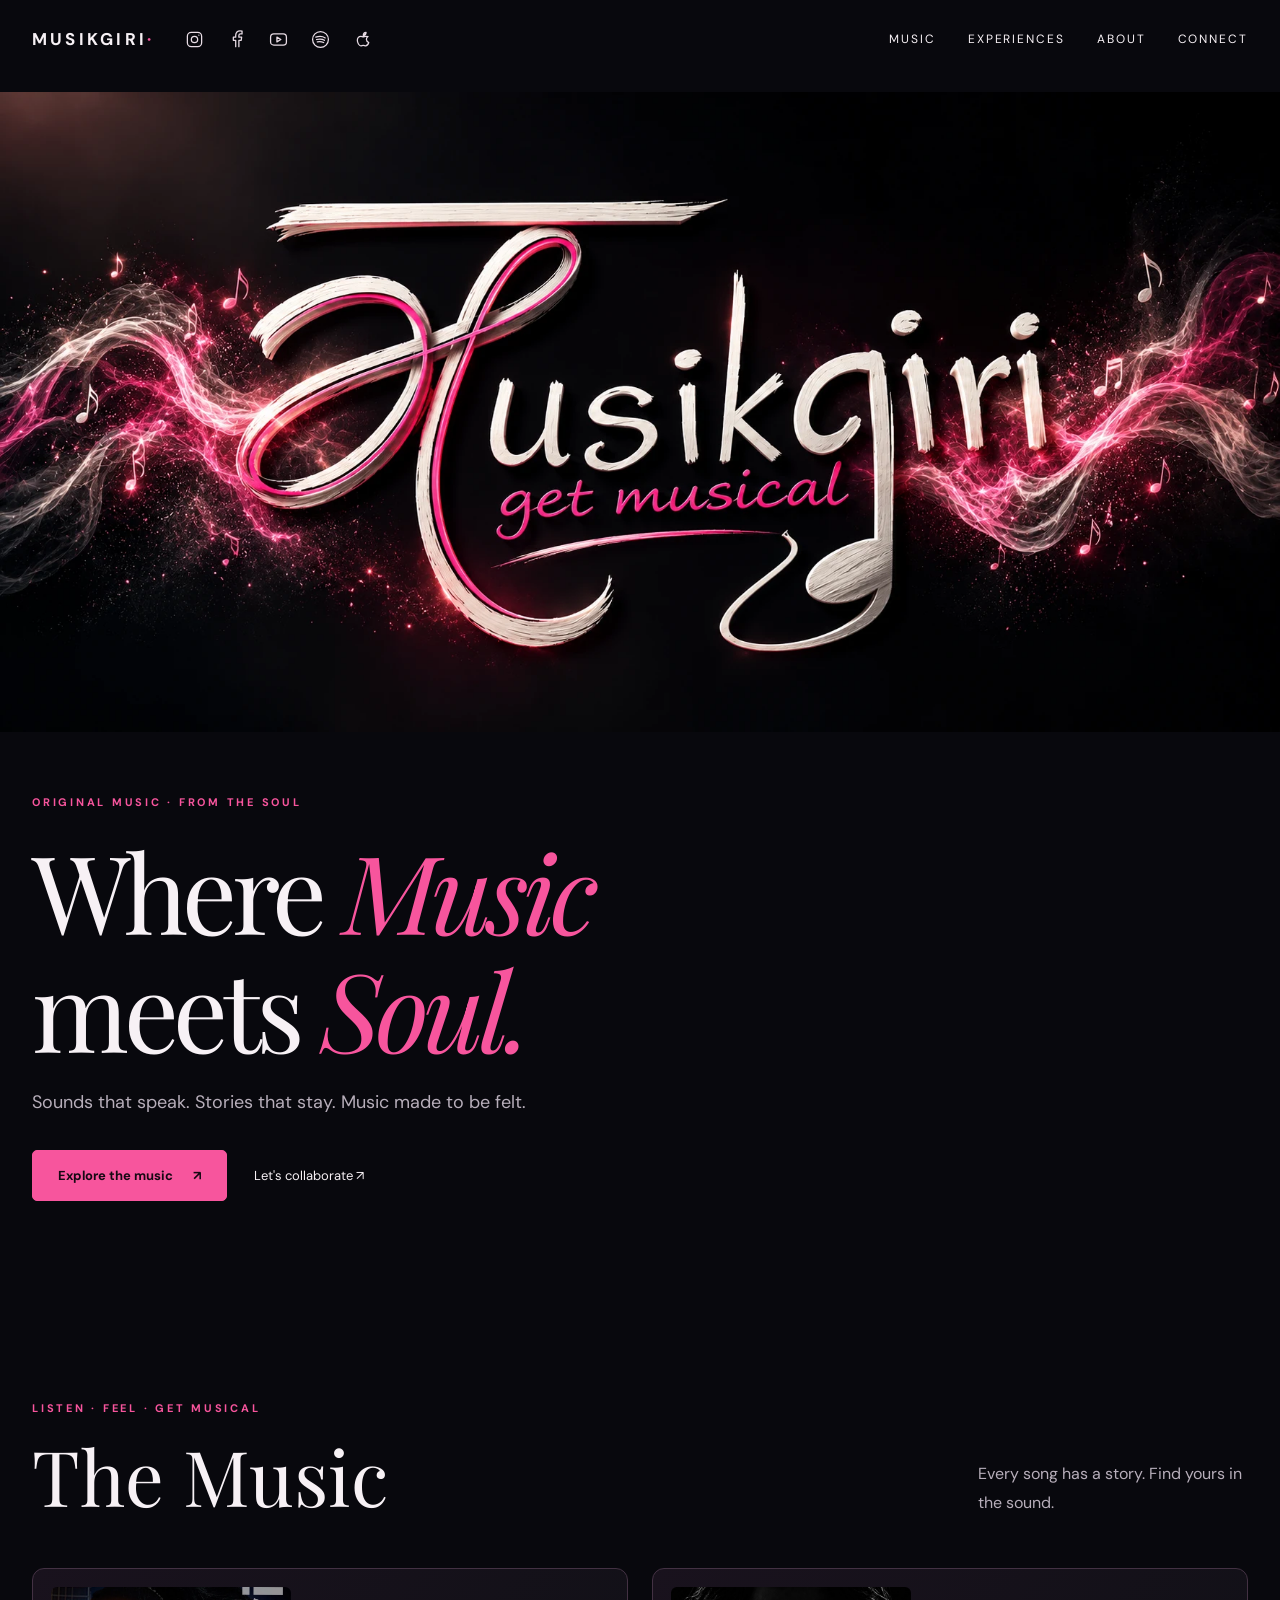
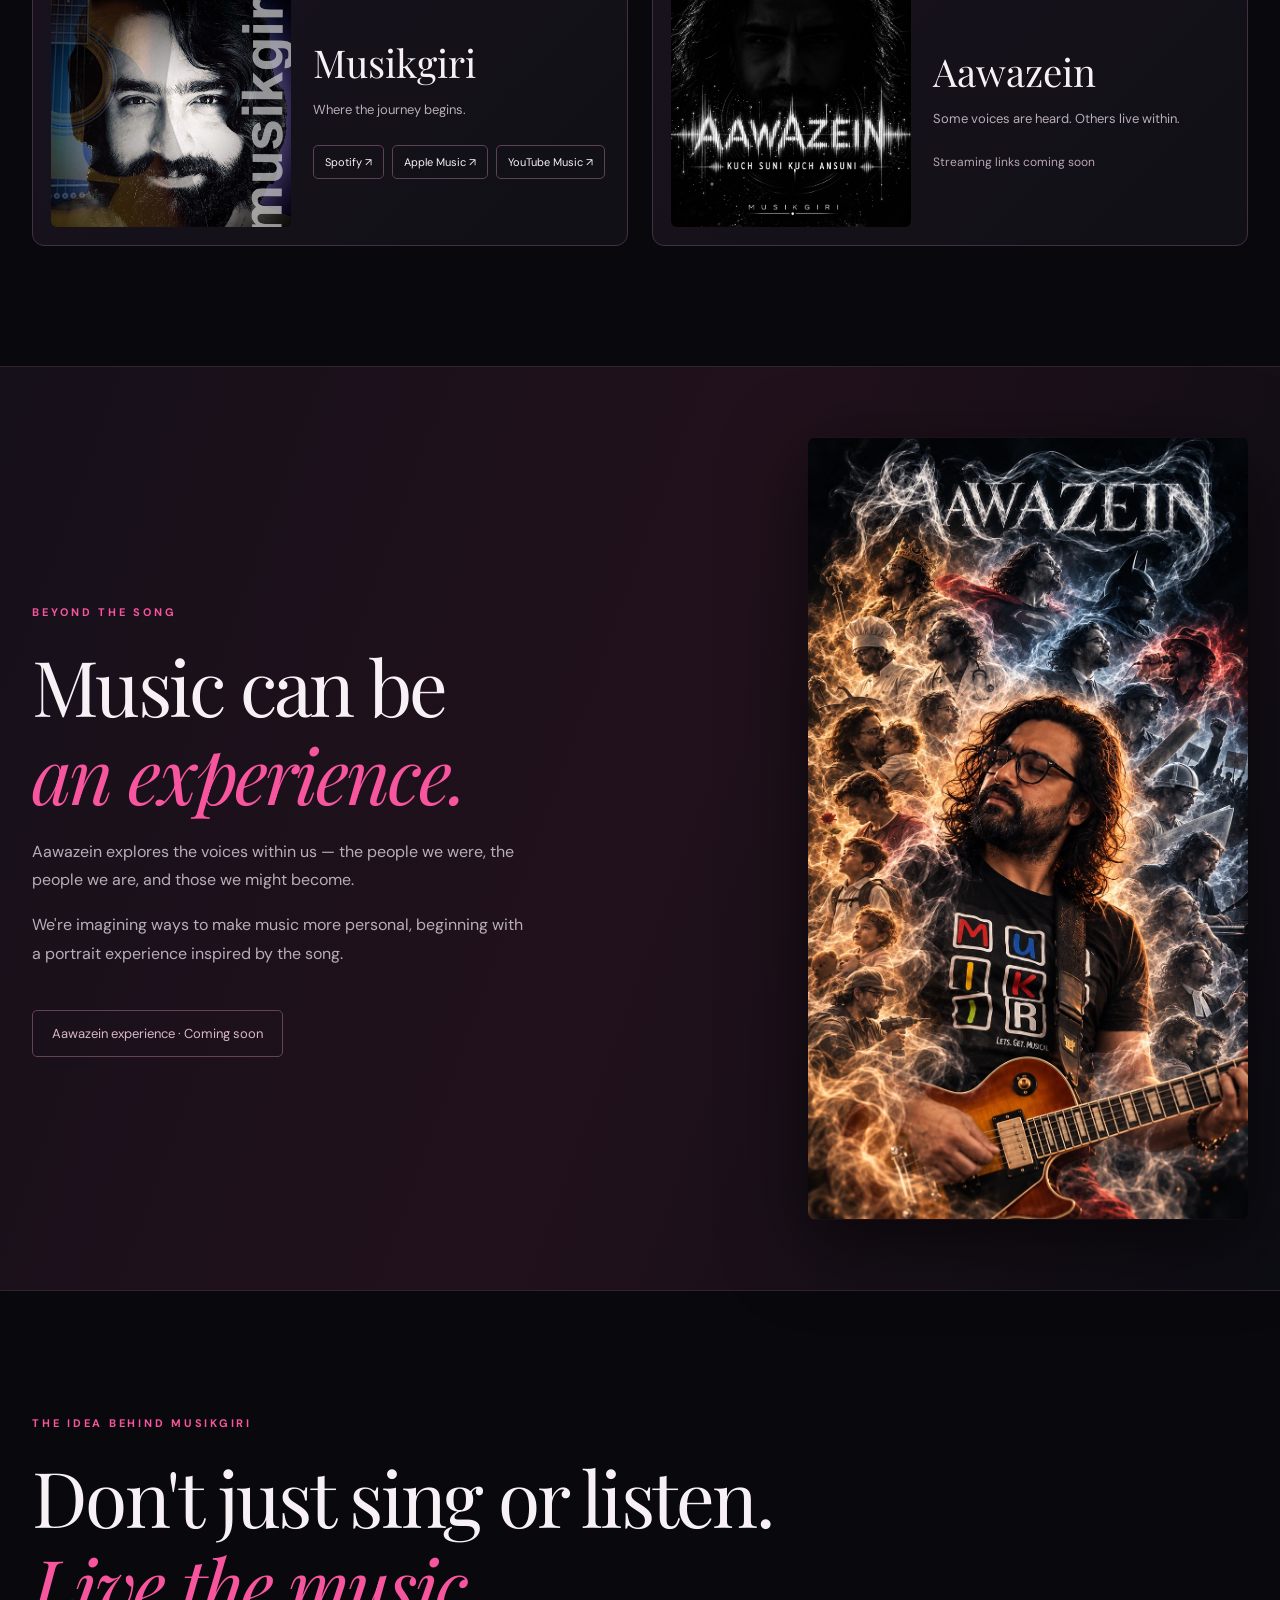
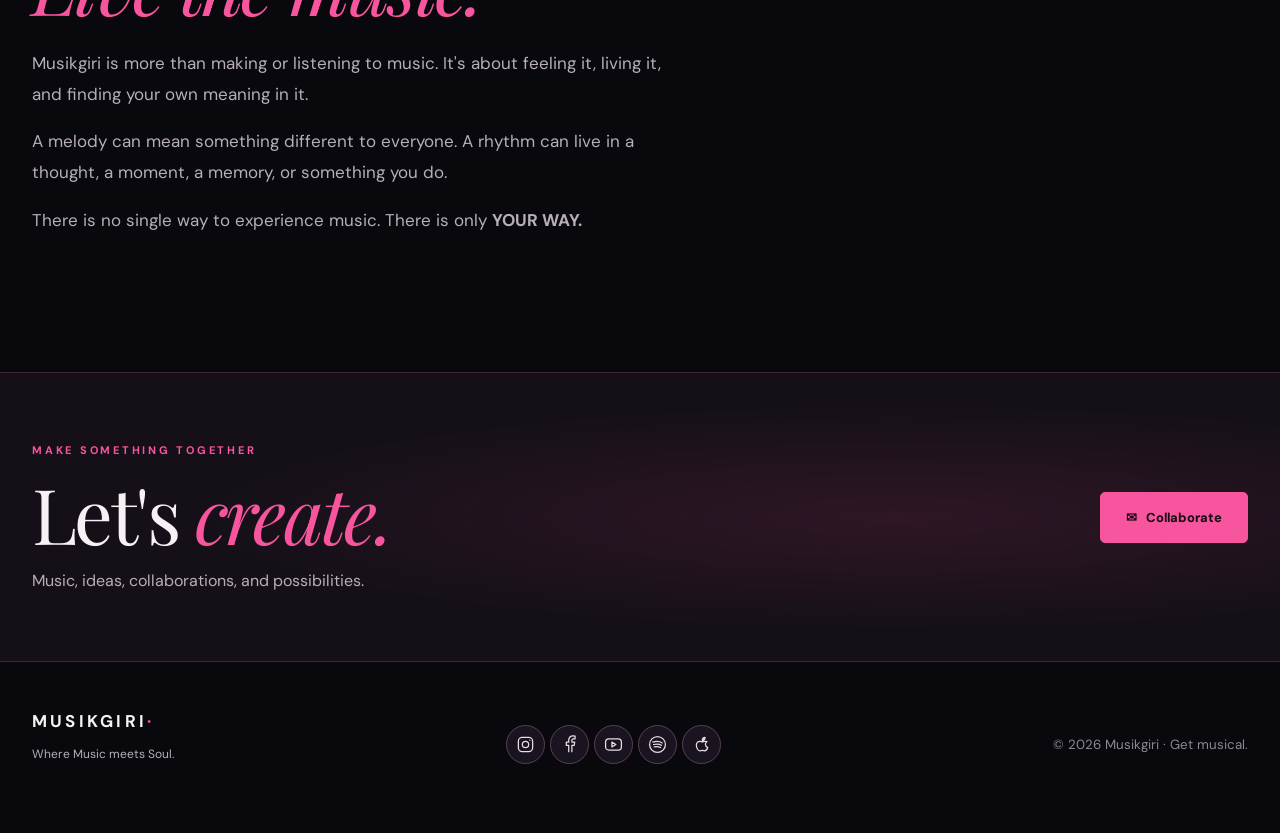
==== index.html @ 88c8bf92 "Initial Push" ====
<!doctype html>
<html lang="en"><head><meta charset="utf-8"><meta name="viewport" content="width=device-width,initial-scale=1"><meta name="theme-color" content="#08080d">
<title>Musikgiri — Where Music Meets Soul</title><meta name="description" content="Musikgiri — original music from the soul. Listen, feel and create.">
<link rel="preconnect" href="https://fonts.googleapis.com"><link rel="preconnect" href="https://fonts.gstatic.com" crossorigin>
<link href="https://fonts.googleapis.com/css2?family=DM+Sans:wght@400;500;600;700&family=Playfair+Display:ital,wght@0,400;0,500;1,400;1,500&display=swap" rel="stylesheet">
<link rel="stylesheet" href="style.css"></head>
<body><header class="nav"><a href="#home" class="wordmark">MUSIKGIRI<span>·</span></a><div id="header-socials" class="header-socials" aria-label="Follow and listen to Musikgiri"></div><button id="menu-toggle" class="menu-toggle" aria-label="Toggle navigation" aria-expanded="false">☰</button><nav id="nav-links" class="nav-links"><a href="#music">Music</a><a href="#experiences">Experiences</a><a href="#about">About</a><a href="#connect">Connect</a></nav></header>
<main>
<section class="hero" id="home" aria-label="Musikgiri brand logo"><img class="hero-logo" src="assets/musikgiri-logo.webp" alt="Musikgiri — get musical, with glowing pink musical waves"></section>
<section class="intro container"><span class="eyebrow">Original music · From the soul</span><h1>Where <em>Music</em><br>meets <em>Soul.</em></h1><p>Sounds that speak. Stories that stay. Music made to be felt.</p><div class="intro-actions"><a href="#music" class="button">Explore the music <span>↗</span></a><a href="#connect" class="text-link">Let's collaborate ↗</a></div></section>
<section id="music" class="section container"><div class="section-head"><div><span class="eyebrow">Listen · Feel · Get musical</span><h2>The Music</h2></div><p>Every song has a story. Find yours in the sound.</p></div><div id="release-grid" class="release-grid"></div></section>
<section class="experience-wrap" id="experiences"><div class="container experience"><div class="experience-copy"><span class="eyebrow">Beyond the song</span><h2>Music can be<br><em>an experience.</em></h2><p>Aawazein explores the voices within us — the people we were, the people we are, and those we might become.</p><p>We're imagining ways to make music more personal, beginning with a portrait experience inspired by the song.</p><span id="experience-action" class="coming">Aawazein experience · Coming soon</span></div><div class="experience-art"><img src="assets/aawazein-experience-poster.webp" alt="Full vertical Aawazein poster with the guitarist and smoky versions of himself" loading="lazy" width="941" height="1671"></div></div></section>
<section id="about" class="section container about"><span class="eyebrow">The idea behind Musikgiri</span><h2>Don't just sing or listen.<br><em>Live the music.</em></h2><p>Musikgiri is more than making or listening to music. It's about feeling it, living it, and finding your own meaning in it.</p><p>A melody can mean something different to everyone. A rhythm can live in a thought, a moment, a memory, or something you do.</p><p>There is no single way to experience music. There is only <strong>YOUR WAY.</strong></p></section>
<section id="connect" class="connect"><div class="container connect-inner"><div><span class="eyebrow">Make something together</span><h2>Let's <em>create.</em></h2><p>Music, ideas, collaborations, and possibilities.</p></div><a class="button" href="mailto:mymusikgiri@gmail.com?subject=Collaborate%20with%20Musikgiri">✉ &nbsp; Collaborate</a></div></section>
</main><footer class="container footer"><div><strong>MUSIKGIRI<span>·</span></strong><p>Where Music meets Soul.</p></div><div id="social-links" class="social-links"></div><small>© <span id="year"></span> Musikgiri · Get musical.</small></footer>
<script src="config.js"></script><script src="site.js"></script></body></html>
---- style.css ----
:root{--bg:#08080d;--panel:#15121c;--pink:#f7559d;--white:#f7f1f5;--muted:#b7aeba}*{box-sizing:border-box}html{scroll-behavior:smooth}body{margin:0;background:var(--bg);color:var(--white);font-family:"DM Sans",sans-serif}a{color:inherit;text-decoration:none}button{font:inherit}.container{width:min(1220px,calc(100% - 64px));margin:auto}.nav{height:78px;position:absolute;top:0;left:0;right:0;z-index:10;display:flex;align-items:center;justify-content:space-between;padding:0 max(32px,calc((100vw - 1220px)/2));background:linear-gradient(#08080dd9,#08080d00)}.wordmark,.footer strong{font-size:17px;letter-spacing:.19em;font-weight:700}.wordmark span,.footer strong span{color:var(--pink)}.nav-links{display:flex;gap:32px;font-size:12px;letter-spacing:.16em;text-transform:uppercase}.nav-links a:hover,.text-link:hover{color:var(--pink)}.menu-toggle{display:none;color:#fff;background:none;border:0;font-size:24px;cursor:pointer}.hero{height:clamp(380px,49vw,660px);min-height:380px;position:relative;background:#050508;overflow:hidden}.hero-logo{position:absolute;inset:0;background-image:linear-gradient(to bottom,#08080d10 60%,#08080d 99%),url("assets/musikgiri-logo.webp");background-repeat:no-repeat;background-position:center,center;background-size:cover,min(100%,1450px) auto}.intro{padding:32px 0 110px;position:relative}.eyebrow{font-size:11px;font-weight:700;letter-spacing:.25em;text-transform:uppercase;color:var(--pink)}h1,h2,h3{font-family:"Playfair Display",Georgia,serif;font-weight:400}h1{font-size:clamp(54px,8.5vw,122px);line-height:1.08;letter-spacing:-.05em;margin:20px 0}em{color:var(--pink);font-weight:400}p{line-height:1.8;color:var(--muted)}.intro>p{font-size:18px;max-width:530px}.intro-actions{display:flex;gap:27px;align-items:center;margin-top:32px}.button{background:var(--pink);border:1px solid var(--pink);border-radius:5px;color:#160913;font-size:13px;font-weight:700;padding:16px 25px;display:inline-flex;gap:20px;align-items:center;justify-content:center;transition:transform .2s}.button:hover{transform:translateY(-2px)}.text-link{font-size:13px}.section{padding:85px 0 120px}.section-head{display:flex;justify-content:space-between;align-items:end;gap:20px;margin-bottom:35px}.section-head h2{font-size:clamp(48px,6vw,84px);margin:7px 0}.section-head p{max-width:270px}.release-grid{display:grid;grid-template-columns:repeat(2,minmax(0,1fr));gap:24px}.release{border:1px solid #433143;border-radius:12px;background:linear-gradient(135deg,#19121d,#101016);padding:18px;display:grid;grid-template-columns:43% 1fr;gap:22px;align-items:center}.release img{width:100%;aspect-ratio:1;object-fit:cover;border-radius:6px}.release h3{font-size:clamp(27px,3vw,45px);margin:0 0 10px}.release p{font-size:13px;margin:0 0 23px}.platforms{display:flex;flex-wrap:wrap;gap:8px}.platforms a{font-size:11px;border:1px solid #5e4058;border-radius:5px;padding:9px 11px;transition:background .2s}.platforms a:hover{background:#50203d}.unavailable{font-size:12px;color:#b9a5b5}.experience-wrap{background:linear-gradient(110deg,#16101a,#21111c 50%,#0d0d14);border-top:1px solid #322331;border-bottom:1px solid #322331}.experience{display:grid;grid-template-columns:1fr 45%;gap:60px;align-items:center;padding-top:70px;padding-bottom:70px}.experience h2,.about h2,.connect h2{font-size:clamp(46px,6vw,80px);line-height:1.15;letter-spacing:-.035em;margin:20px 0}.experience p{max-width:500px}.experience-art img{display:block;width:100%;height:500px;object-fit:cover;object-position:center 30%;border-radius:10px;filter:saturate(.8)}.coming{display:inline-block;margin-top:25px;border:1px solid #664259;border-radius:5px;padding:14px 19px;color:#d8b7c9;font-size:13px}.about{padding-top:120px;padding-bottom:120px}.about p{max-width:650px;font-size:17px}.connect{background:radial-gradient(ellipse at 70% 50%,#55203966,transparent 55%),#151018;border-top:1px solid #3c2637;border-bottom:1px solid #3c2637}.connect-inner{padding-top:65px;padding-bottom:65px;display:flex;align-items:center;justify-content:space-between;gap:20px}.connect h2{margin:10px 0}.connect p{margin:0}.footer{display:flex;justify-content:space-between;align-items:center;gap:25px;padding-top:48px;padding-bottom:55px;flex-wrap:wrap}.footer p{font-size:12px}.footer small{color:#8e8792}.social-links{display:flex;gap:12px;flex-wrap:wrap}.social-links a{font-size:12px;border:1px solid #584251;padding:10px 14px;border-radius:5px}.social-links a:hover{border-color:var(--pink)}@media(max-width:850px){.release-grid{grid-template-columns:1fr}.experience{grid-template-columns:1fr}.experience-art img{height:420px}.intro{padding-bottom:70px}.section{padding:65px 0 85px}}@media(max-width:620px){.container{width:calc(100% - 36px)}.nav{height:64px;padding:0 18px}.menu-toggle{display:block}.nav-links{display:none;position:absolute;top:64px;left:0;right:0;background:#141019;padding:25px 20px;flex-direction:column;gap:24px;border-bottom:1px solid #483447}.nav-links.open{display:flex}.hero{height:360px;min-height:360px}.hero-logo{background-size:cover,185% auto;background-position:center,center 49%}.intro{padding-top:30px}.intro h1{font-size:clamp(50px,13vw,76px)}.intro-actions{align-items:flex-start;flex-direction:column;gap:20px}.section-head{display:block}.release{grid-template-columns:38% 1fr;gap:15px;padding:12px}.release h3{font-size:30px}.platforms a{padding:8px;font-size:10px}.experience{gap:25px}.experience-art img{height:380px}.connect-inner{flex-direction:column;align-items:flex-start}.footer{align-items:flex-start;flex-direction:column}}@media(prefers-reduced-motion:reduce){html{scroll-behavior:auto}.button{transition:none}}
/* V3: logo has its own clean, uncluttered stage. No image cropping. */
.hero{height:auto;min-height:0;padding:92px 0 22px;background:#08080d;display:flex;justify-content:center;align-items:center;overflow:visible}
.hero-logo{position:static;display:block;width:min(100%,1500px);height:auto;object-fit:contain;background:none}
.intro{padding-top:36px}
.experience{grid-template-columns:minmax(0,1fr) minmax(0,440px);align-items:center}
.experience-art{display:flex;align-items:center;justify-content:center}
.experience-art img{display:block;width:100%;max-width:440px;height:auto;aspect-ratio:9/16;object-fit:contain;object-position:center;filter:none;border-radius:8px;box-shadow:0 22px 80px #0009}
@media(max-width:850px){.experience{grid-template-columns:1fr;gap:38px}.experience-art img{width:min(100%,440px);height:auto;max-height:none}}
@media(max-width:620px){.hero{padding:74px 0 8px;min-height:0;height:auto}.hero-logo{width:100%;height:auto;object-fit:contain}.intro{padding-top:24px}.experience-art img{width:min(100%,390px);height:auto;aspect-ratio:9/16;object-fit:contain}}

.artist-links{display:flex;gap:10px;flex-wrap:wrap;margin-top:34px}
.artist-links a,.social-links a{display:inline-flex;align-items:center;justify-content:center;gap:9px;padding:12px 15px;border:1px solid #564052;border-radius:999px;color:#e7d9e4;background:#1b1420;font-size:12px;transition:border-color .2s,background .2s,transform .2s}
.artist-links a:hover,.social-links a:hover{border-color:var(--pink);background:#341b2c;transform:translateY(-2px)}
.artist-links svg,.social-links svg{flex:none}
.social-links{display:flex;gap:9px;flex-wrap:wrap}
.social-links a{border-radius:999px;padding:10px 12px}
@media(max-width:620px){.artist-links{gap:8px;margin-top:27px}.artist-links a{font-size:11px;padding:10px 12px}.social-links a{font-size:11px}}
@media(prefers-reduced-motion:reduce){.artist-links a,.social-links a{transition:none}}

/* V5: platform logos in the top navigation, clean and unobtrusive. */
.nav{gap:22px}
.nav-links{margin-left:auto}
.header-socials{display:flex;align-items:center;gap:5px;flex-shrink:0}
.header-socials a,.social-links a{display:inline-flex;align-items:center;justify-content:center;width:37px;height:37px;min-width:37px;padding:0;border:1px solid transparent;border-radius:50%;color:#e8dce5;background:transparent;transition:background .2s,color .2s,border-color .2s,transform .2s}
.header-socials a:hover,.social-links a:hover{color:#fff;background:#47203b;border-color:#a84d7b;transform:translateY(-2px)}
.header-socials svg,.social-links svg{width:19px;height:19px}
.social-links{display:flex;align-items:center;gap:5px}
.social-links a{border:1px solid #594053;background:#1a1320;width:39px;height:39px}
@media(max-width:1080px){.nav{gap:10px}.nav-links{gap:15px}.header-socials{gap:1px}.header-socials a{width:33px;min-width:33px;height:33px}}
@media(max-width:780px){.nav{height:112px;align-items:flex-start;padding-top:19px;position:absolute}.wordmark{margin-top:4px}.menu-toggle{display:block;margin-left:auto;margin-top:0}.nav-links{display:none;position:absolute;top:112px;left:0;right:0;background:#141019;padding:25px 20px;flex-direction:column;gap:24px;border-bottom:1px solid #483447}.nav-links.open{display:flex}.header-socials{position:absolute;left:50%;transform:translateX(-50%);top:65px;gap:12px}.header-socials a{width:36px;height:36px;min-width:36px}.hero{padding-top:126px}}
@media(max-width:620px){.nav{height:112px;padding:16px 18px 0}.header-socials{top:61px;gap:12px}.hero{padding-top:124px}}
@media(max-width:360px){.header-socials{gap:7px}}
@media(prefers-reduced-motion:reduce){.header-socials a,.social-links a{transition:none}}
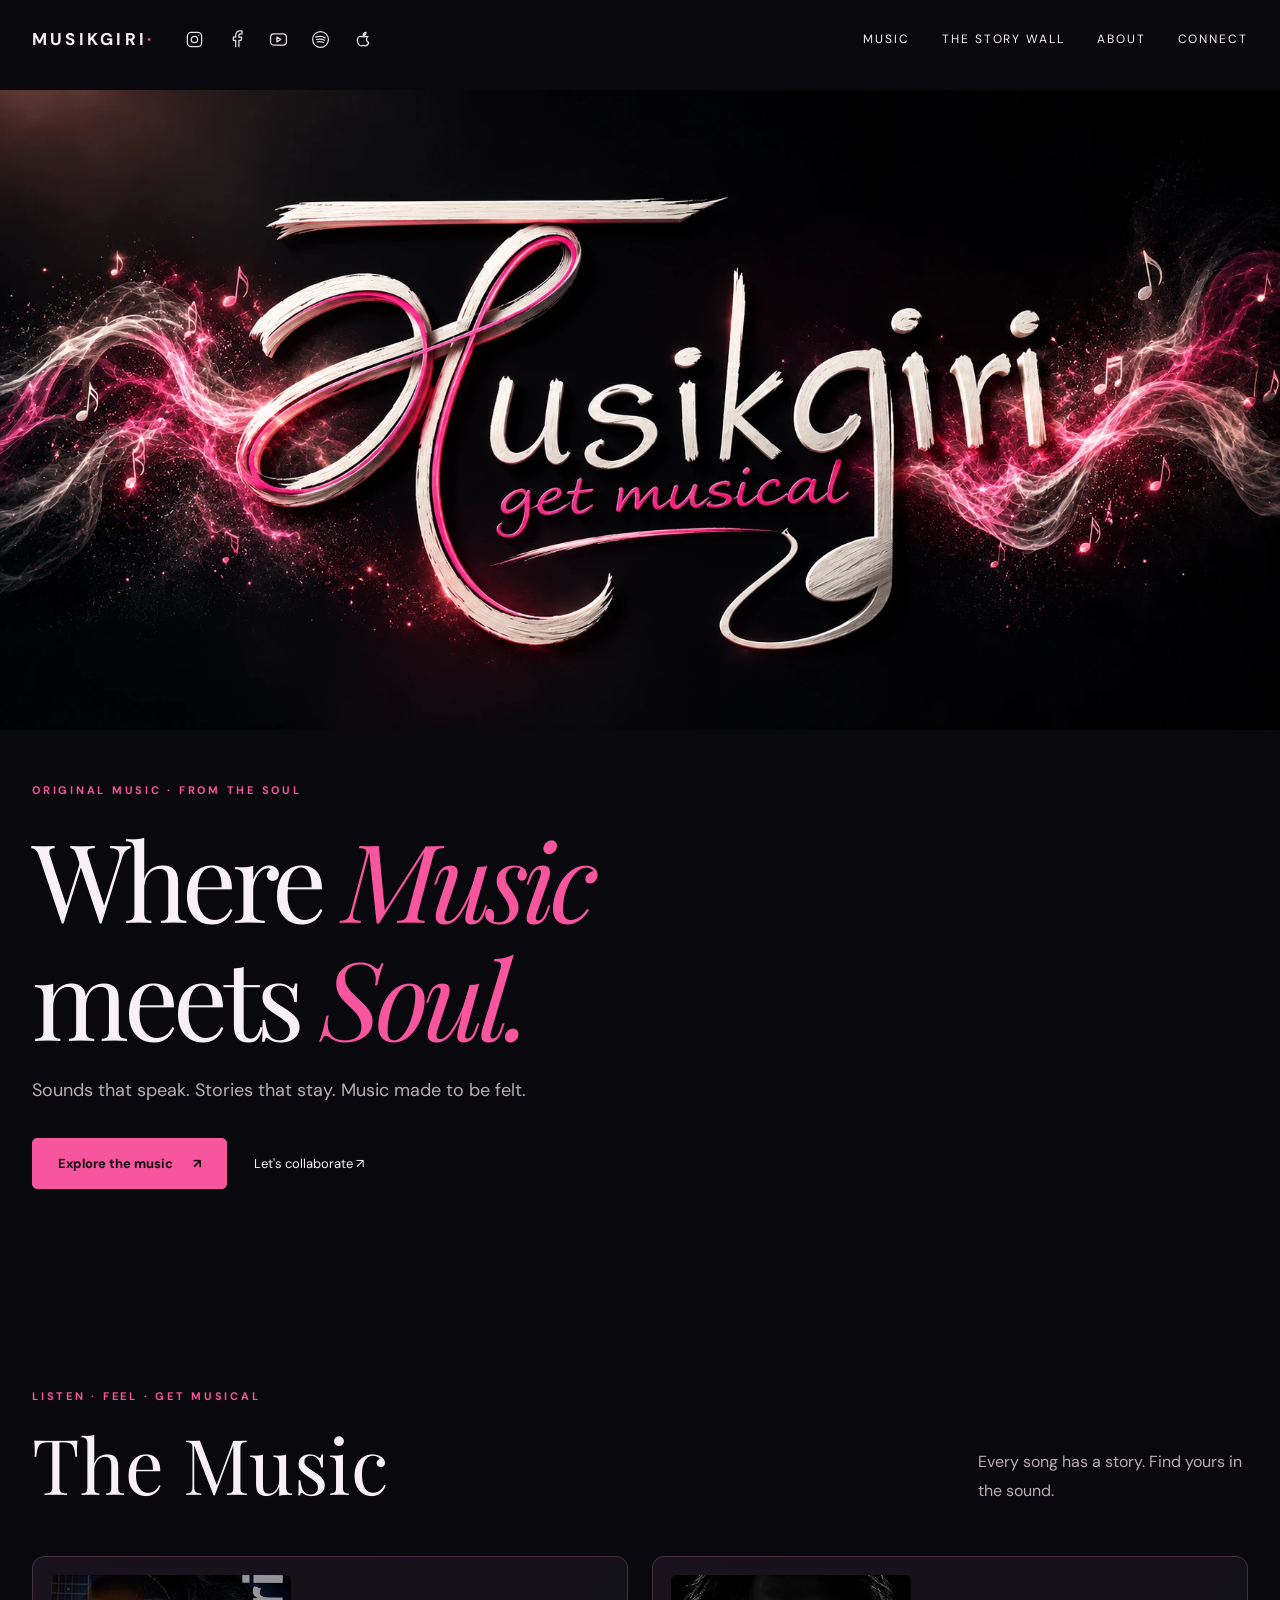
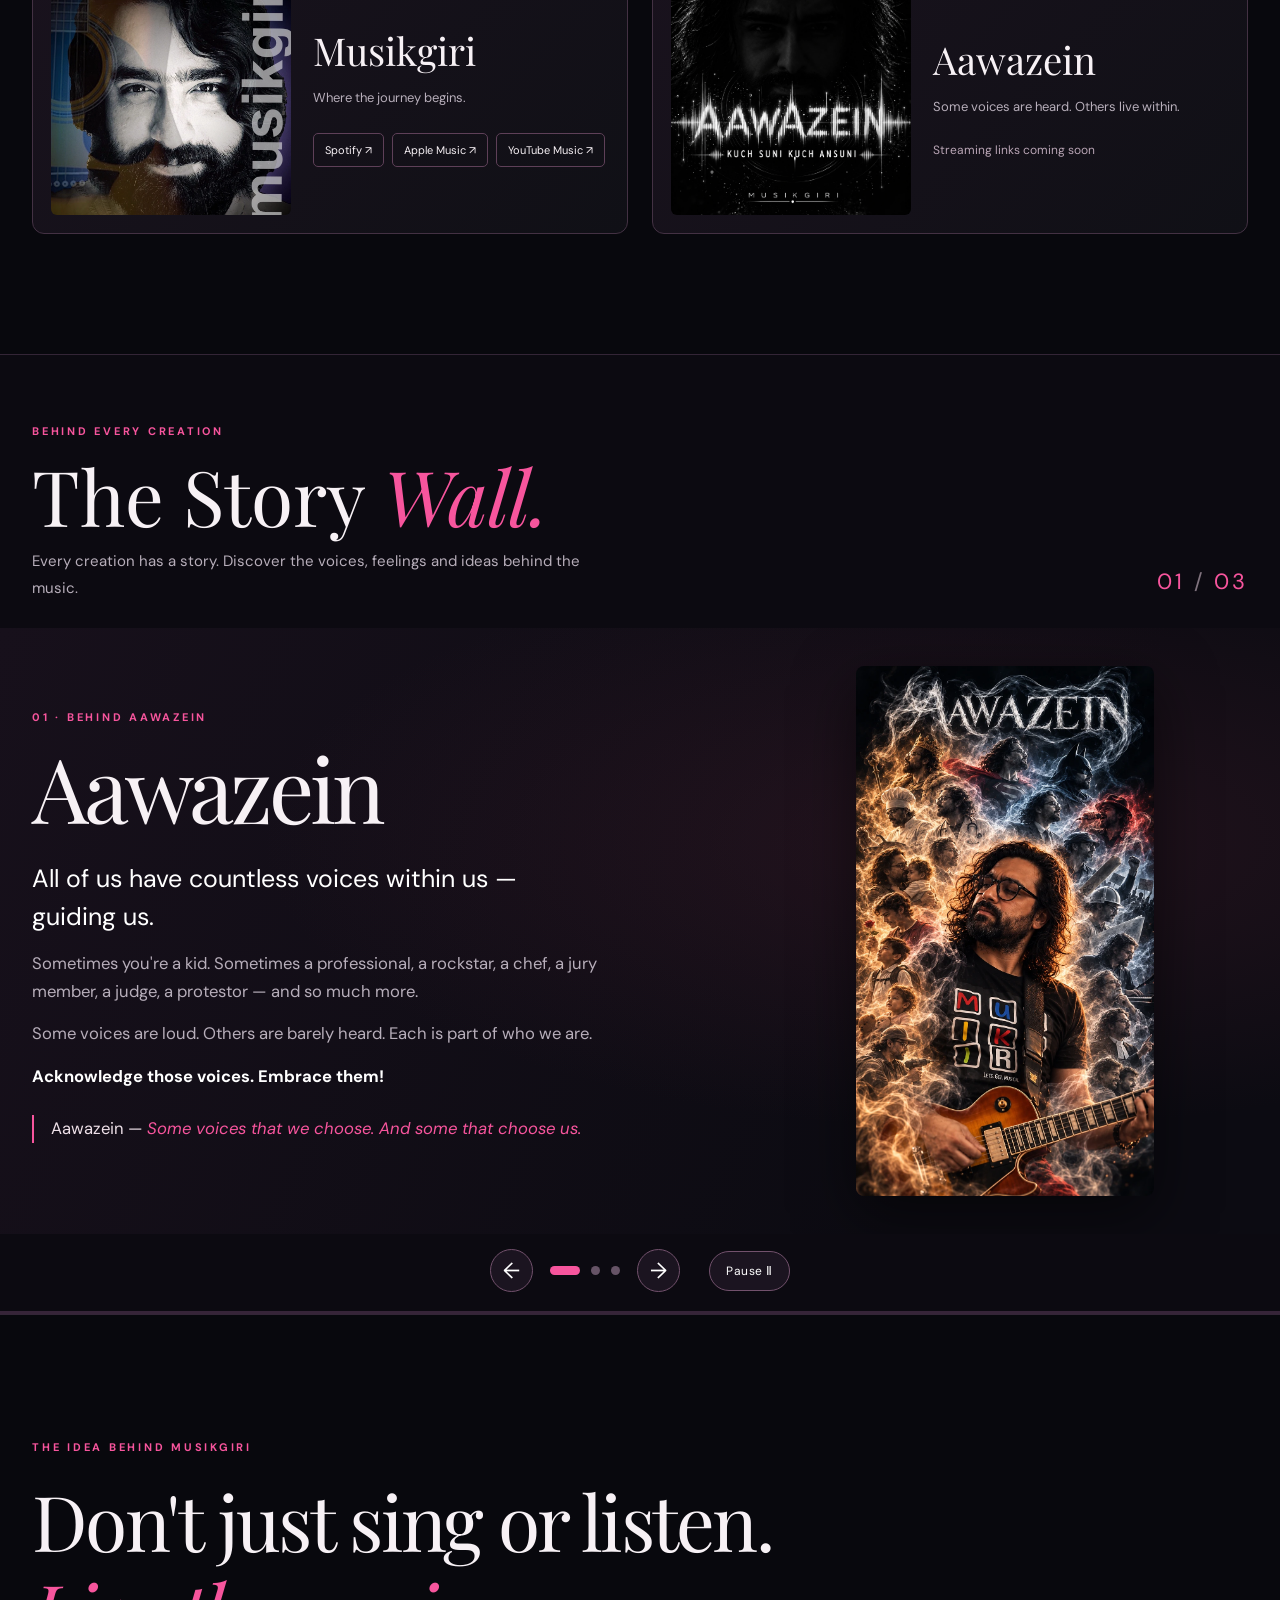
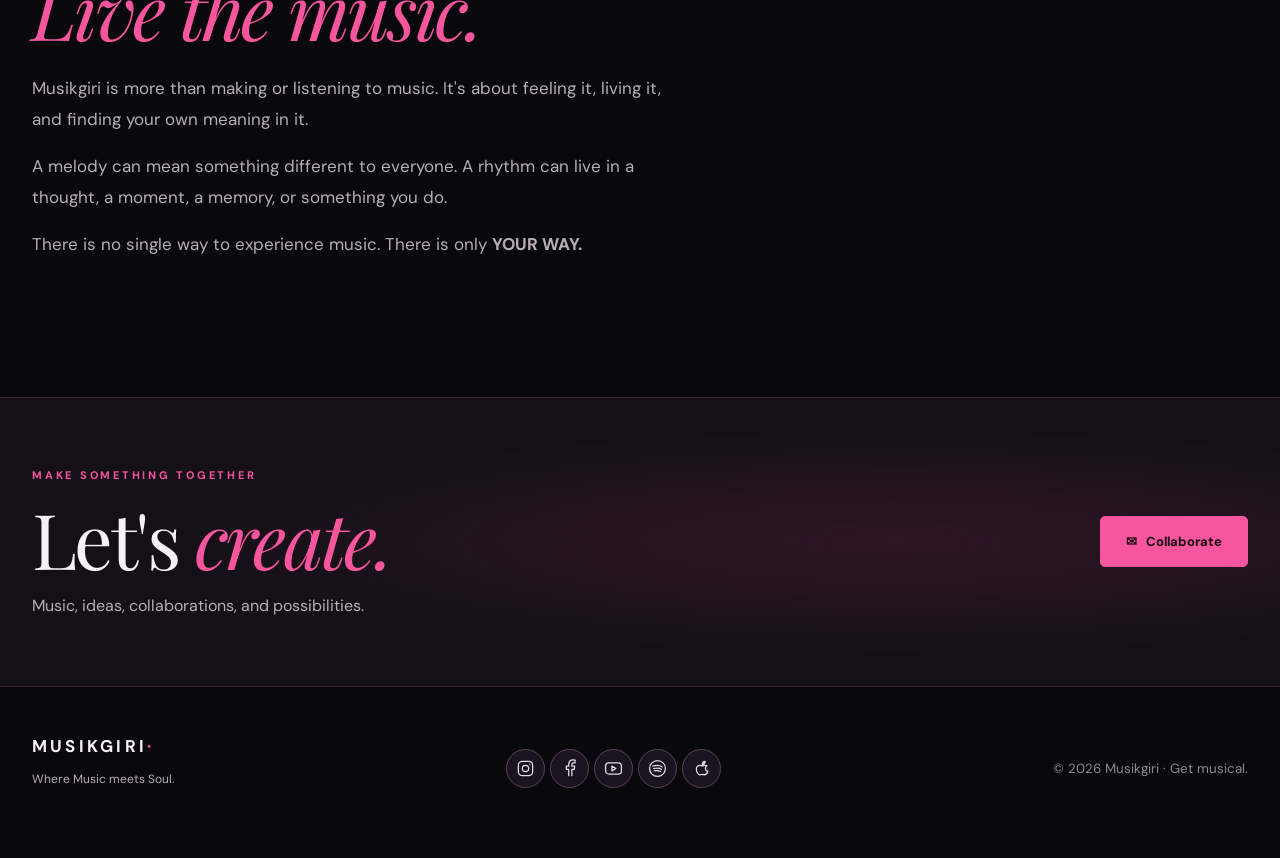
==== commit 4ffa1558: "add storywall + effect to logo" ====
--- a/index.html
+++ b/index.html
@@ -3,14 +3,31 @@
 <title>Musikgiri — Where Music Meets Soul</title><meta name="description" content="Musikgiri — original music from the soul. Listen, feel and create.">
 <link rel="preconnect" href="https://fonts.googleapis.com"><link rel="preconnect" href="https://fonts.gstatic.com" crossorigin>
 <link href="https://fonts.googleapis.com/css2?family=DM+Sans:wght@400;500;600;700&family=Playfair+Display:ital,wght@0,400;0,500;1,400;1,500&display=swap" rel="stylesheet">
-<link rel="stylesheet" href="style.css"></head>
-<body><header class="nav"><a href="#home" class="wordmark">MUSIKGIRI<span>·</span></a><div id="header-socials" class="header-socials" aria-label="Follow and listen to Musikgiri"></div><button id="menu-toggle" class="menu-toggle" aria-label="Toggle navigation" aria-expanded="false">☰</button><nav id="nav-links" class="nav-links"><a href="#music">Music</a><a href="#experiences">Experiences</a><a href="#about">About</a><a href="#connect">Connect</a></nav></header>
+<link rel="stylesheet" href="style.css"><link rel="stylesheet" href="story-wall.css"></head>
+<body><header class="nav"><a href="#home" class="wordmark">MUSIKGIRI<span>·</span></a><div id="header-socials" class="header-socials" aria-label="Follow and listen to Musikgiri"></div><button id="menu-toggle" class="menu-toggle" aria-label="Toggle navigation" aria-expanded="false">☰</button><nav id="nav-links" class="nav-links"><a href="#music">Music</a><a href="#story-wall">The Story Wall</a><a href="#about">About</a><a href="#connect">Connect</a></nav></header>
 <main>
-<section class="hero" id="home" aria-label="Musikgiri brand logo"><img class="hero-logo" src="assets/musikgiri-logo.webp" alt="Musikgiri — get musical, with glowing pink musical waves"></section>
+<section class="hero" id="home" aria-label="Musikgiri brand logo"><div class="logo-stage"><img class="hero-logo" src="assets/musikgiri-logo.webp" alt="Musikgiri — get musical, with glowing pink musical waves"><span class="logo-energy" aria-hidden="true"></span></div></section>
 <section class="intro container"><span class="eyebrow">Original music · From the soul</span><h1>Where <em>Music</em><br>meets <em>Soul.</em></h1><p>Sounds that speak. Stories that stay. Music made to be felt.</p><div class="intro-actions"><a href="#music" class="button">Explore the music <span>↗</span></a><a href="#connect" class="text-link">Let's collaborate ↗</a></div></section>
 <section id="music" class="section container"><div class="section-head"><div><span class="eyebrow">Listen · Feel · Get musical</span><h2>The Music</h2></div><p>Every song has a story. Find yours in the sound.</p></div><div id="release-grid" class="release-grid"></div></section>
-<section class="experience-wrap" id="experiences"><div class="container experience"><div class="experience-copy"><span class="eyebrow">Beyond the song</span><h2>Music can be<br><em>an experience.</em></h2><p>Aawazein explores the voices within us — the people we were, the people we are, and those we might become.</p><p>We're imagining ways to make music more personal, beginning with a portrait experience inspired by the song.</p><span id="experience-action" class="coming">Aawazein experience · Coming soon</span></div><div class="experience-art"><img src="assets/aawazein-experience-poster.webp" alt="Full vertical Aawazein poster with the guitarist and smoky versions of himself" loading="lazy" width="941" height="1671"></div></div></section>
+<section id="story-wall" class="story-wall" aria-label="The Story Wall">
+ <div class="story-wall-head container"><div><span class="eyebrow">Behind every creation</span><h2>The Story <em>Wall.</em></h2><p>Every creation has a story. Discover the voices, feelings and ideas behind the music.</p></div><div class="story-index" aria-live="off"><span id="story-current">01</span> <span class="story-index-divider">/</span> 03</div></div>
+ <div class="story-carousel-shell">
+  <div class="story-carousel" id="story-carousel" tabindex="0" aria-roledescription="carousel" aria-label="Stories behind Musikgiri creations">
+   <article class="story-panel story-aawazein" id="story-aawazein" aria-roledescription="slide" aria-label="1 of 3: Aawazein">
+    <div class="story-panel-inner container"><div class="story-words"><span class="eyebrow">01 · Behind Aawazein</span><h3>Aawazein</h3><p class="story-lead">All of us have countless voices within us — guiding us.</p><p>Sometimes you're a kid. Sometimes a professional, a rockstar, a chef, a jury member, a judge, a protestor — and so much more.</p><p>Some voices are loud. Others are barely heard. Each is part of who we are.</p><p><strong>Acknowledge those voices. Embrace them!</strong></p><p class="story-signoff">Aawazein — <em>Some voices that we choose. And some that choose us.</em></p></div><div class="story-picture"><img src="assets/aawazein-experience-poster.webp" alt="Aawazein poster: a guitarist surrounded by smoky versions of the same person" loading="lazy" width="941" height="1671"></div></div>
+   </article>
+   <article class="story-panel story-musikgiri" id="story-musikgiri" aria-roledescription="slide" aria-label="2 of 3: Musikgiri">
+    <div class="story-panel-inner container"><div class="story-words"><span class="eyebrow">02 · Behind Musikgiri</span><h3>Musikgiri</h3><p class="story-lead">Where Music meets Soul.</p><p>Music isn't just something we make or listen to. It's something we feel, live, and discover in the things we do.</p><p>A melody can mean something different to everyone. A rhythm can live in a thought, a moment, a memory, or anything we do.</p><p>There is no single way to experience music. There is only <strong>your way.</strong></p><p class="story-signoff"><em>Don't just sing or listen. Live the music.</em></p></div><div class="story-picture story-square"><img src="assets/musikgiri-cover.webp" alt="Musikgiri original release artwork" loading="lazy"></div></div>
+   </article>
+   <article class="story-panel story-future" id="story-future" aria-roledescription="slide" aria-label="3 of 3: Upcoming creations">
+    <div class="story-panel-inner container"><div class="story-words"><span class="eyebrow">03 · The stories yet to come</span><h3>More voices.<br><em>More stories.</em></h3><p class="story-lead">Every creation opens another world.</p><p>New music, new ideas, new moments — and the stories that give them meaning.</p><p>As new Musikgiri creations arrive, their stories will live here.</p><p class="story-signoff"><em>The Story Wall is only beginning.</em></p></div><div class="story-future-art" aria-hidden="true"><div class="future-wave">♪</div><div>MUSIKGIRI</div></div></div>
+   </article>
+  </div>
+  <div class="story-toolbar container"><button type="button" id="story-prev" class="story-arrow" aria-label="Previous story">←</button><div class="story-dots" aria-label="Choose a story"><button type="button" data-story="0" aria-label="Aawazein" aria-current="true"></button><button type="button" data-story="1" aria-label="Musikgiri"></button><button type="button" data-story="2" aria-label="Upcoming creations"></button></div><button type="button" id="story-next" class="story-arrow" aria-label="Next story">→</button><button type="button" id="story-play" class="story-play" aria-label="Pause automatic story rotation" aria-pressed="true">Pause <span aria-hidden="true">Ⅱ</span></button></div>
+  <div class="story-timer" aria-hidden="true"><div id="story-timer-progress"></div></div>
+ </div>
+</section>
 <section id="about" class="section container about"><span class="eyebrow">The idea behind Musikgiri</span><h2>Don't just sing or listen.<br><em>Live the music.</em></h2><p>Musikgiri is more than making or listening to music. It's about feeling it, living it, and finding your own meaning in it.</p><p>A melody can mean something different to everyone. A rhythm can live in a thought, a moment, a memory, or something you do.</p><p>There is no single way to experience music. There is only <strong>YOUR WAY.</strong></p></section>
 <section id="connect" class="connect"><div class="container connect-inner"><div><span class="eyebrow">Make something together</span><h2>Let's <em>create.</em></h2><p>Music, ideas, collaborations, and possibilities.</p></div><a class="button" href="mailto:mymusikgiri@gmail.com?subject=Collaborate%20with%20Musikgiri">✉ &nbsp; Collaborate</a></div></section>
 </main><footer class="container footer"><div><strong>MUSIKGIRI<span>·</span></strong><p>Where Music meets Soul.</p></div><div id="social-links" class="social-links"></div><small>© <span id="year"></span> Musikgiri · Get musical.</small></footer>
-<script src="config.js"></script><script src="site.js"></script></body></html>+<script src="story-wall.js" defer></script><script src="config.js"></script><script src="site.js"></script></body></html>
--- a/story-wall.css
+++ b/story-wall.css
@@ -0,0 +1,50 @@
+/* The Story Wall — horizontal, timed, swipeable */
+.story-wall{background:#0c0a11;border-top:1px solid #332536;border-bottom:1px solid #332536;overflow:hidden}
+.story-wall-head{display:flex;align-items:end;justify-content:space-between;gap:25px;padding-top:64px;padding-bottom:26px}
+.story-wall-head h2{font-family:"Playfair Display",Georgia,serif;font-weight:400;font-size:clamp(44px,6vw,78px);line-height:1.12;margin:12px 0 10px}
+.story-wall-head p{margin:0;max-width:590px;font-size:15px}
+.story-index{color:#f7559d;font-size:22px;letter-spacing:.13em;white-space:nowrap;padding-bottom:6px}
+.story-index-divider{color:#80737e}
+.story-carousel-shell{position:relative}
+.story-carousel{display:flex;width:100%;overflow-x:auto;overflow-y:hidden;scroll-snap-type:x mandatory;scroll-behavior:smooth;scrollbar-width:none;overscroll-behavior-x:contain;-webkit-overflow-scrolling:touch;touch-action:pan-x pan-y}
+.story-carousel::-webkit-scrollbar{display:none}
+.story-carousel:focus-visible{outline:2px solid #f7559d;outline-offset:-2px}
+.story-panel{flex:0 0 100%;width:100%;min-width:0;scroll-snap-align:start;scroll-snap-stop:always;background:radial-gradient(ellipse at 77% 35%,#52233452,transparent 52%),linear-gradient(115deg,#17101b,#0c0b12 75%)}
+.story-musikgiri{background:radial-gradient(ellipse at 78% 48%,#7a1d5c3c,transparent 53%),#0e0b14}
+.story-future{background:radial-gradient(ellipse at 75% 50%,#38234d88,transparent 55%),#0d0b12}
+.story-panel-inner{min-height:570px;display:grid;grid-template-columns:minmax(0,1fr) minmax(0,40%);gap:clamp(22px,5vw,72px);align-items:center;padding-top:38px;padding-bottom:38px}
+.story-words{max-width:630px}
+.story-words h3{font-family:"Playfair Display",Georgia,serif;font-weight:400;font-size:clamp(52px,7vw,94px);line-height:1.1;letter-spacing:-.045em;margin:12px 0 24px}
+.story-words p{max-width:570px;font-size:clamp(14px,1.3vw,17px);line-height:1.65;margin:0 0 15px}
+.story-words .story-lead{font-size:clamp(18px,2vw,25px);line-height:1.5;color:#fff}
+.story-words strong{color:#fff}
+.story-words .story-signoff{border-left:2px solid #f7559d;padding-left:17px;margin-top:25px;color:#eee0e8}
+.story-picture{display:flex;justify-content:center;align-items:center;min-width:0}
+.story-picture img{display:block;max-width:100%;width:auto;max-height:530px;object-fit:contain;border-radius:8px;box-shadow:0 18px 60px #0008}
+.story-square img{max-width:400px;max-height:400px;width:100%;aspect-ratio:1;object-fit:contain}
+.story-future-art{display:flex;flex-direction:column;align-items:center;justify-content:center;gap:25px;aspect-ratio:9/12;max-height:460px;border:1px solid #5b32544f;border-radius:14px;background:radial-gradient(circle at 50% 42%,#7d2e6e44,transparent 50%);letter-spacing:.38em;color:#bba5b5;font-size:13px}
+.future-wave{font-size:clamp(100px,14vw,210px);line-height:1;color:#ed70b5;text-shadow:0 0 60px #f7559d55}
+.story-toolbar{display:flex;justify-content:center;align-items:center;gap:17px;padding-top:15px;padding-bottom:19px}
+.story-arrow,.story-play,.story-dots button{border:1px solid #72516c;background:#1b1420;color:#fff;cursor:pointer}
+.story-arrow{width:43px;height:43px;border-radius:50%;font-size:22px;display:grid;place-items:center}
+.story-arrow:hover,.story-play:hover{border-color:#f7559d}
+.story-dots{display:flex;align-items:center;gap:11px}
+.story-dots button{height:9px;width:9px;padding:0;border-radius:50%;background:#665366;border:0;transition:width .2s,background .2s}
+.story-dots button[aria-current="true"]{width:30px;border-radius:8px;background:#f7559d}
+.story-play{border-radius:30px;padding:11px 16px;font-size:12px;letter-spacing:.04em;margin-left:12px}
+.story-timer{height:3px;background:#362438;width:100%}
+.story-timer-progress,.story-timer>div{height:100%;width:0;background:linear-gradient(90deg,#a83a7d,#ff8cc7);transition:width .12s linear}
+/* A gentle pink energy sweep over the actual logo, every ~8 seconds. */
+.hero{position:relative}
+.logo-stage{position:relative;isolation:isolate;width:min(100%,1500px);margin-inline:auto;overflow:hidden}
+.logo-stage .hero-logo{display:block;width:100%;height:auto;position:relative;inset:auto;background:none;object-fit:contain;animation:logo-breathe 8s ease-in-out infinite}
+.logo-energy{position:absolute;z-index:2;pointer-events:none;inset:0;background:linear-gradient(105deg,transparent 41%,#ff85c400 46%,#ff98d450 49%,#ffb7e480 50%,#ff98d450 51%,transparent 55%);mix-blend-mode:screen;transform:translateX(-135%);animation:logo-sweep 8s ease-in-out infinite}
+@keyframes logo-sweep{0%,14%{transform:translateX(-135%);opacity:0}17%{opacity:1}39%{transform:translateX(135%);opacity:.9}42%,100%{transform:translateX(135%);opacity:0}}
+@keyframes logo-breathe{0%,100%{filter:brightness(1)}27%{filter:brightness(1.14)}44%{filter:brightness(1)}}
+@media(max-width:850px){.story-panel-inner{grid-template-columns:minmax(0,1fr) minmax(0,38%);gap:25px;min-height:520px}.story-picture img{max-height:470px}}
+@media(max-width:620px){.story-wall-head{padding-top:48px;padding-bottom:16px}.story-wall-head p{font-size:13px}.story-index{font-size:15px}.story-panel-inner{grid-template-columns:1fr;gap:16px;min-height:0;padding-top:18px;padding-bottom:20px}.story-words h3{font-size:clamp(44px,11vw,65px);margin:9px 0 14px}.story-words p{font-size:13px;line-height:1.5;margin-bottom:9px}.story-words .story-lead{font-size:17px}.story-words .story-signoff{margin-top:14px}.story-picture img{max-height:310px;max-width:80%}.story-square img{max-width:230px}.story-future-art{height:230px;aspect-ratio:auto}.future-wave{font-size:100px}.story-toolbar{gap:12px}.story-play{margin-left:2px}.story-arrow{width:38px;height:38px}}
+@media(prefers-reduced-motion:reduce){.logo-stage .hero-logo,.logo-energy{animation:none!important}.story-carousel{scroll-behavior:auto}.story-dots button,.story-timer-progress{transition:none}}
+/* Preserve the original logo's aspect ratio rather than clipping it to the old hero height. */
+.hero{height:auto;min-height:0;padding:90px 0 12px;display:flex;align-items:center;justify-content:center}
+@media(max-width:780px){.hero{padding-top:126px}}
+@media(max-width:620px){.hero{height:auto;min-height:0;padding-top:124px;padding-bottom:8px}}
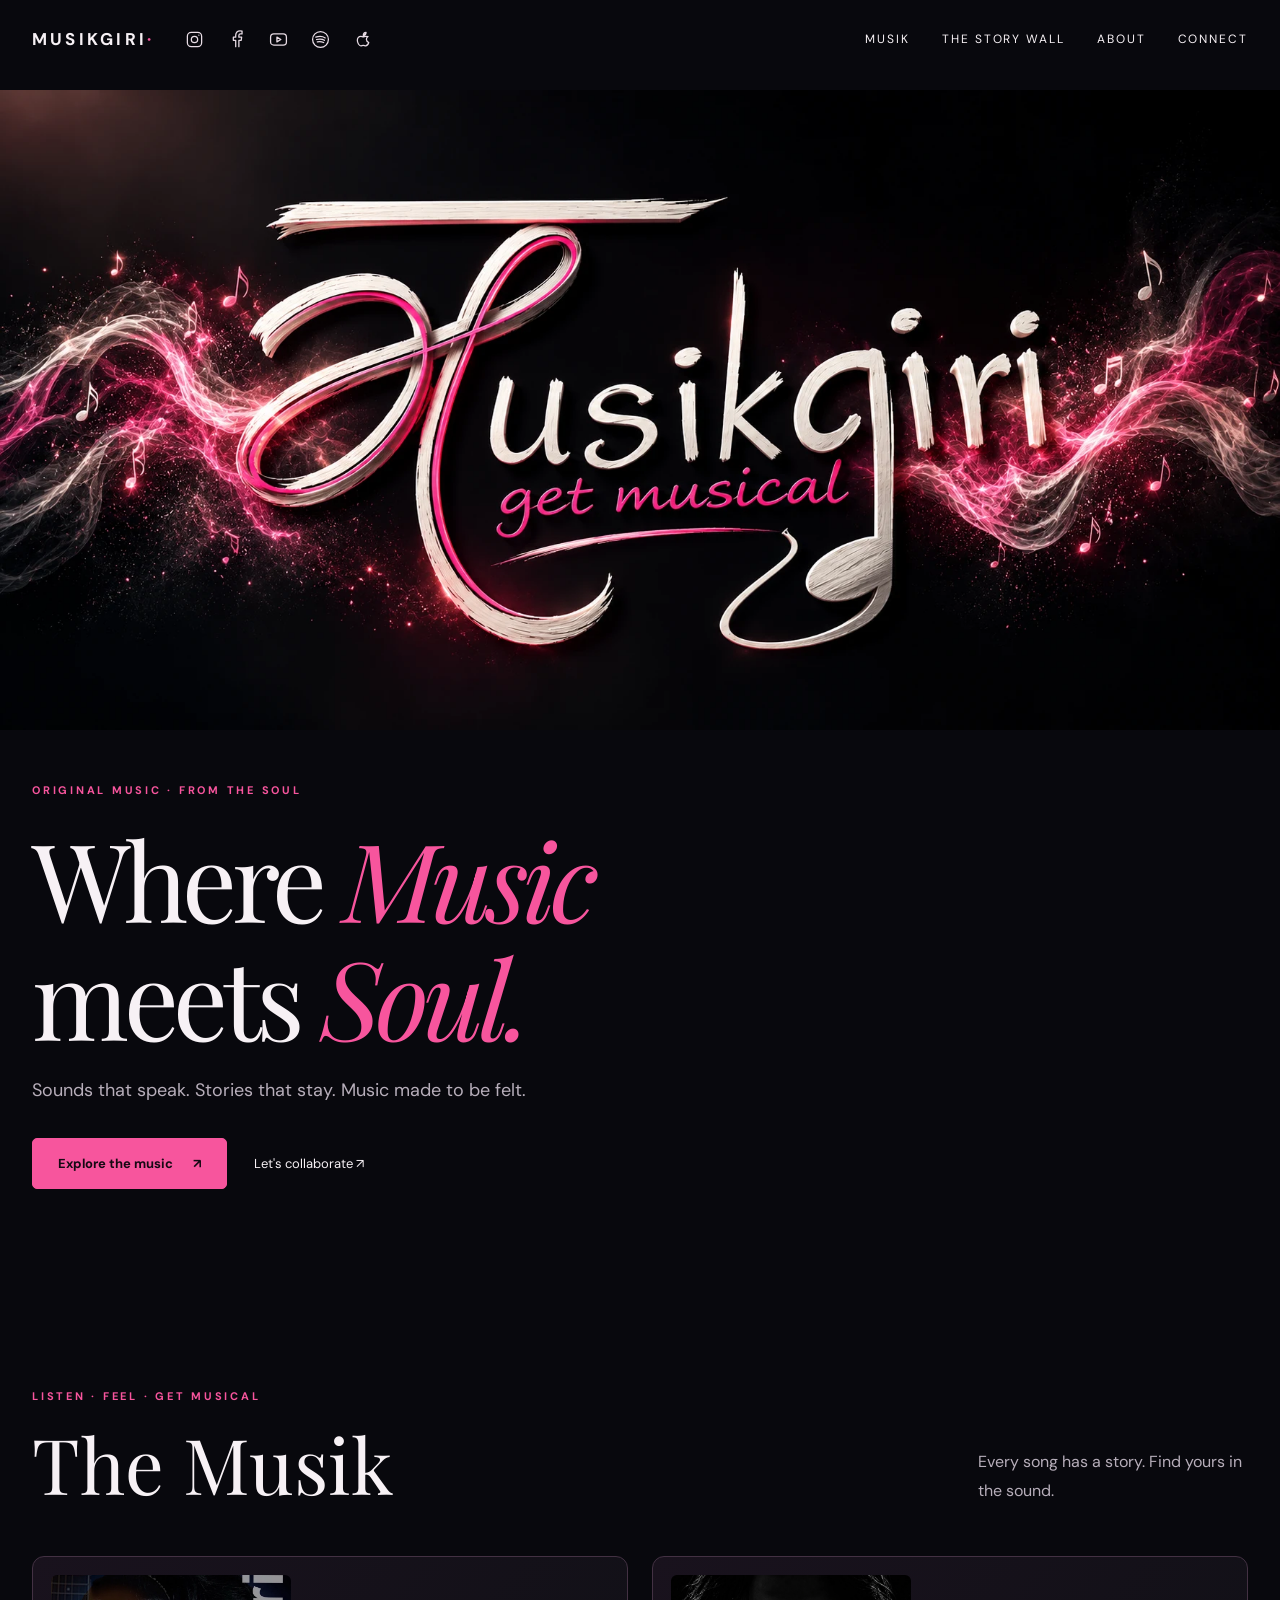
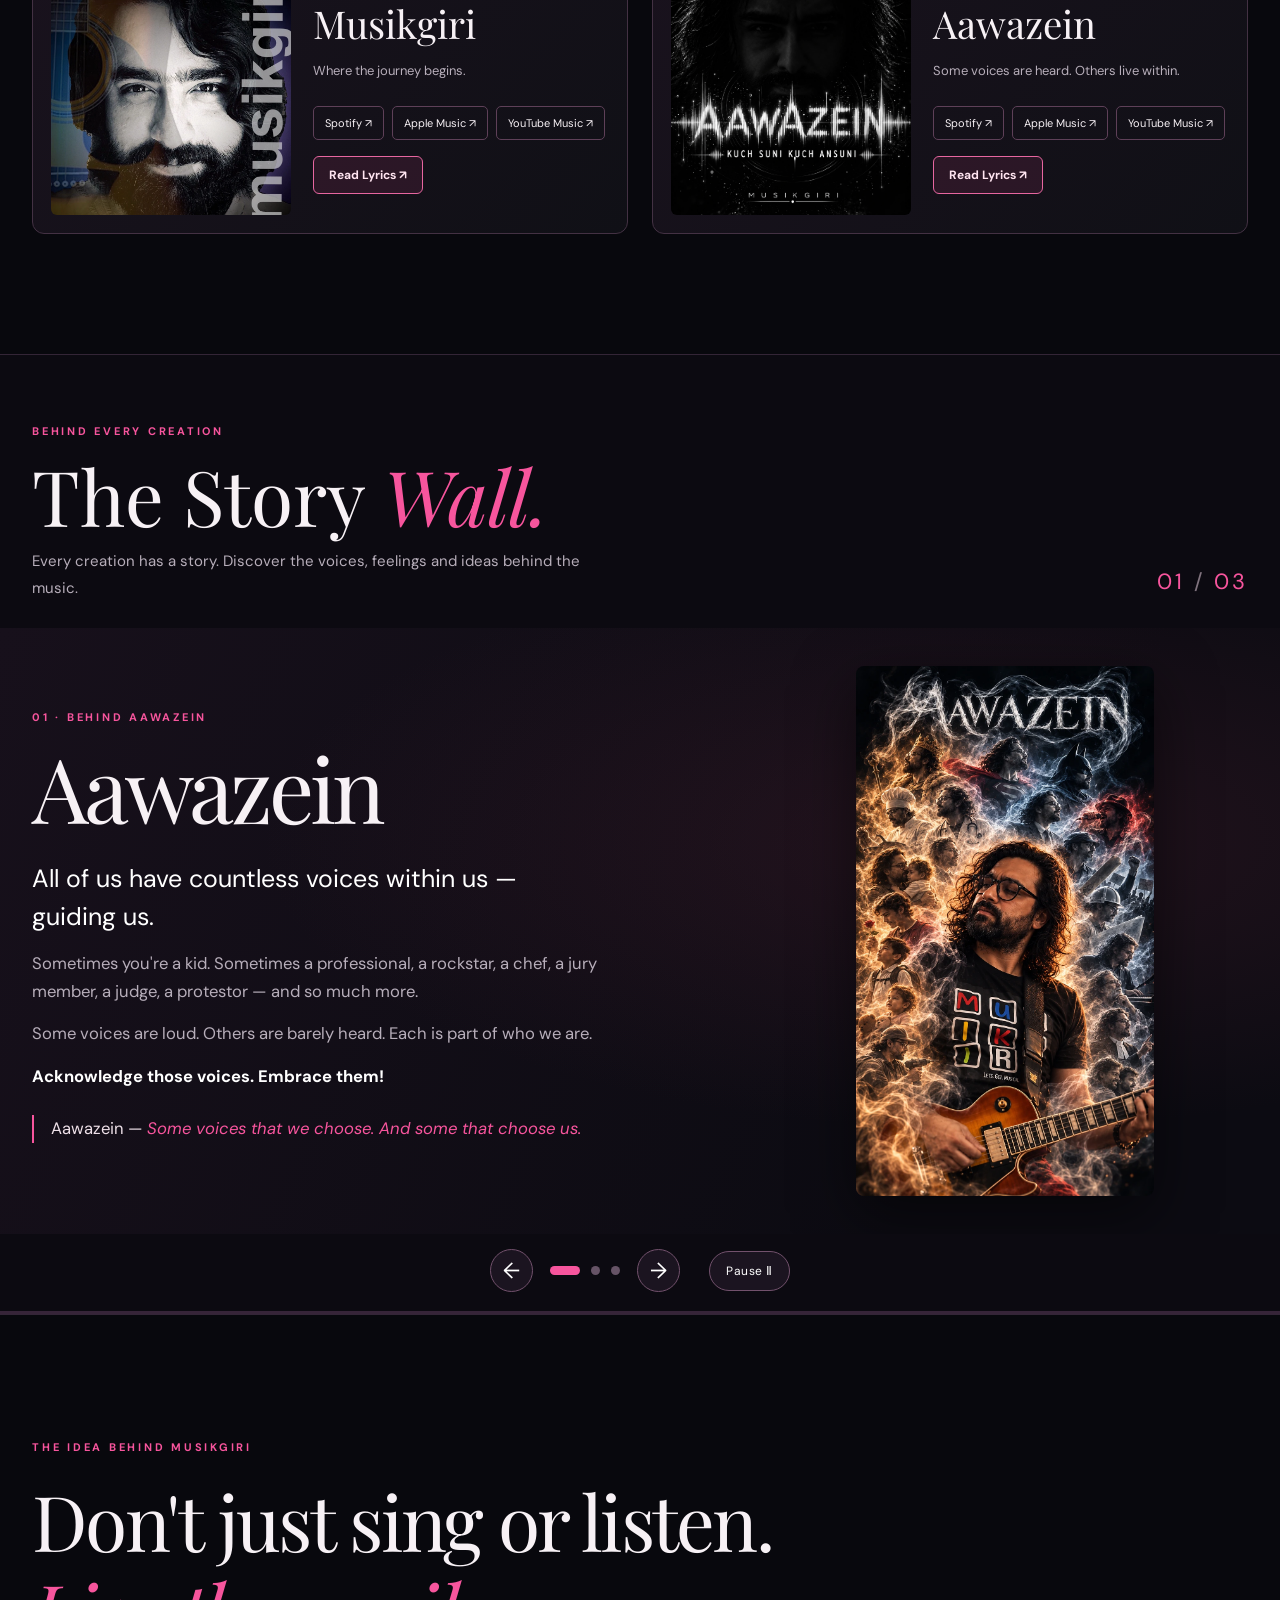
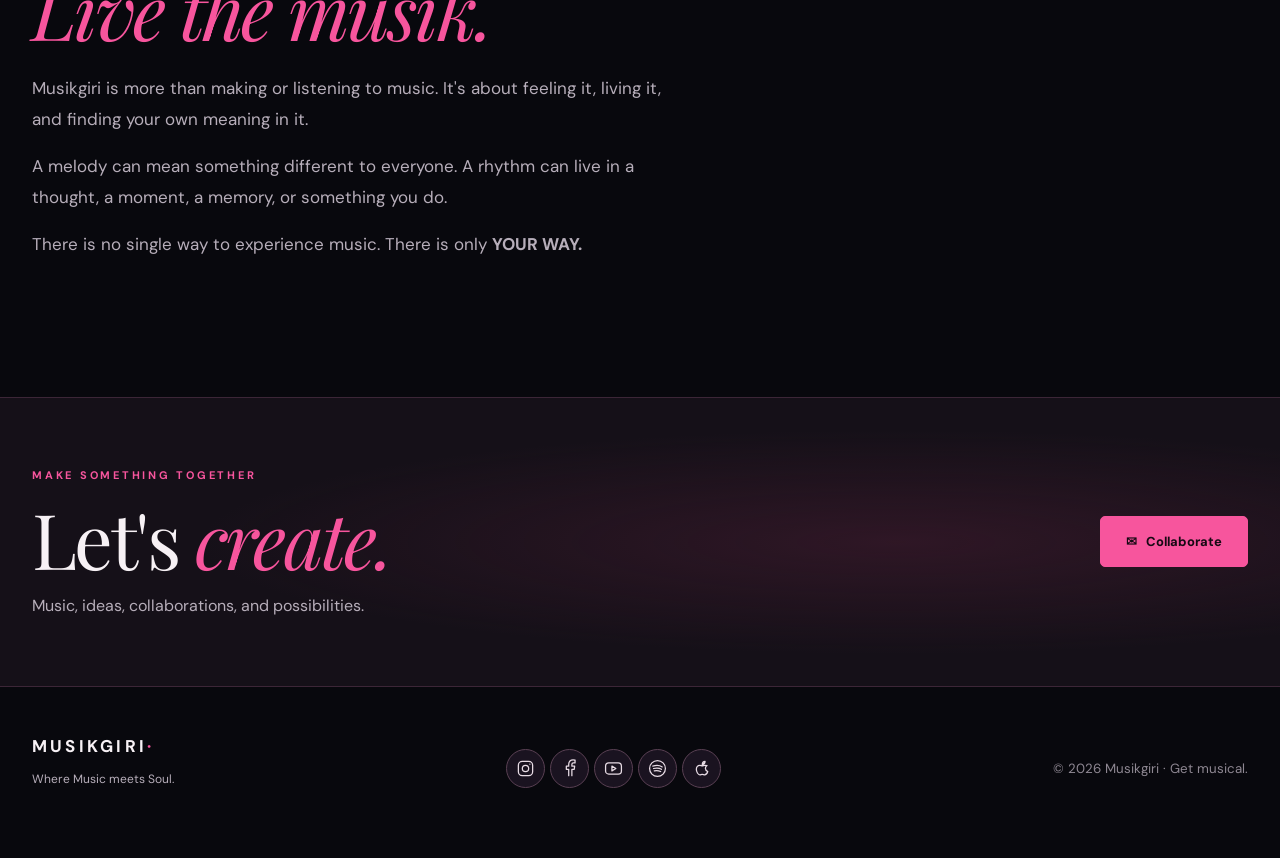
==== commit 543f378f: "add aawazein social links + lyrics feature" ====
--- a/index.html
+++ b/index.html
@@ -3,12 +3,12 @@
 <title>Musikgiri — Where Music Meets Soul</title><meta name="description" content="Musikgiri — original music from the soul. Listen, feel and create.">
 <link rel="preconnect" href="https://fonts.googleapis.com"><link rel="preconnect" href="https://fonts.gstatic.com" crossorigin>
 <link href="https://fonts.googleapis.com/css2?family=DM+Sans:wght@400;500;600;700&family=Playfair+Display:ital,wght@0,400;0,500;1,400;1,500&display=swap" rel="stylesheet">
-<link rel="stylesheet" href="style.css"><link rel="stylesheet" href="story-wall.css"></head>
-<body><header class="nav"><a href="#home" class="wordmark">MUSIKGIRI<span>·</span></a><div id="header-socials" class="header-socials" aria-label="Follow and listen to Musikgiri"></div><button id="menu-toggle" class="menu-toggle" aria-label="Toggle navigation" aria-expanded="false">☰</button><nav id="nav-links" class="nav-links"><a href="#music">Music</a><a href="#story-wall">The Story Wall</a><a href="#about">About</a><a href="#connect">Connect</a></nav></header>
+<link rel="stylesheet" href="style.css"><link rel="stylesheet" href="story-wall.css"><link rel="stylesheet" href="lyrics.css"></head>
+<body><header class="nav"><a href="#home" class="wordmark">MUSIKGIRI<span>·</span></a><div id="header-socials" class="header-socials" aria-label="Follow and listen to Musikgiri"></div><button id="menu-toggle" class="menu-toggle" aria-label="Toggle navigation" aria-expanded="false">☰</button><nav id="nav-links" class="nav-links"><a href="#music">Musik</a><a href="#story-wall">The Story Wall</a><a href="#about">About</a><a href="#connect">Connect</a></nav></header>
 <main>
 <section class="hero" id="home" aria-label="Musikgiri brand logo"><div class="logo-stage"><img class="hero-logo" src="assets/musikgiri-logo.webp" alt="Musikgiri — get musical, with glowing pink musical waves"><span class="logo-energy" aria-hidden="true"></span></div></section>
 <section class="intro container"><span class="eyebrow">Original music · From the soul</span><h1>Where <em>Music</em><br>meets <em>Soul.</em></h1><p>Sounds that speak. Stories that stay. Music made to be felt.</p><div class="intro-actions"><a href="#music" class="button">Explore the music <span>↗</span></a><a href="#connect" class="text-link">Let's collaborate ↗</a></div></section>
-<section id="music" class="section container"><div class="section-head"><div><span class="eyebrow">Listen · Feel · Get musical</span><h2>The Music</h2></div><p>Every song has a story. Find yours in the sound.</p></div><div id="release-grid" class="release-grid"></div></section>
+<section id="music" class="section container"><div class="section-head"><div><span class="eyebrow">Listen · Feel · Get musical</span><h2>The Musik</h2></div><p>Every song has a story. Find yours in the sound.</p></div><div id="release-grid" class="release-grid"></div></section>
 <section id="story-wall" class="story-wall" aria-label="The Story Wall">
  <div class="story-wall-head container"><div><span class="eyebrow">Behind every creation</span><h2>The Story <em>Wall.</em></h2><p>Every creation has a story. Discover the voices, feelings and ideas behind the music.</p></div><div class="story-index" aria-live="off"><span id="story-current">01</span> <span class="story-index-divider">/</span> 03</div></div>
  <div class="story-carousel-shell">
@@ -27,7 +27,132 @@
   <div class="story-timer" aria-hidden="true"><div id="story-timer-progress"></div></div>
  </div>
 </section>
-<section id="about" class="section container about"><span class="eyebrow">The idea behind Musikgiri</span><h2>Don't just sing or listen.<br><em>Live the music.</em></h2><p>Musikgiri is more than making or listening to music. It's about feeling it, living it, and finding your own meaning in it.</p><p>A melody can mean something different to everyone. A rhythm can live in a thought, a moment, a memory, or something you do.</p><p>There is no single way to experience music. There is only <strong>YOUR WAY.</strong></p></section>
+<section id="about" class="section container about"><span class="eyebrow">The idea behind Musikgiri</span><h2>Don't just sing or listen.<br><em>Live the musik.</em></h2><p>Musikgiri is more than making or listening to music. It's about feeling it, living it, and finding your own meaning in it.</p><p>A melody can mean something different to everyone. A rhythm can live in a thought, a moment, a memory, or something you do.</p><p>There is no single way to experience music. There is only <strong>YOUR WAY.</strong></p></section>
 <section id="connect" class="connect"><div class="container connect-inner"><div><span class="eyebrow">Make something together</span><h2>Let's <em>create.</em></h2><p>Music, ideas, collaborations, and possibilities.</p></div><a class="button" href="mailto:mymusikgiri@gmail.com?subject=Collaborate%20with%20Musikgiri">✉ &nbsp; Collaborate</a></div></section>
-</main><footer class="container footer"><div><strong>MUSIKGIRI<span>·</span></strong><p>Where Music meets Soul.</p></div><div id="social-links" class="social-links"></div><small>© <span id="year"></span> Musikgiri · Get musical.</small></footer>
-<script src="story-wall.js" defer></script><script src="config.js"></script><script src="site.js"></script></body></html>+</main>
+<!-- Lyrics are present in the initial HTML for accessibility and search indexing. -->
+<dialog class="lyrics-dialog" id="lyrics-aawazein" aria-labelledby="lyrics-title-aawazein">
+  <div class="lyrics-dialog-inner">
+    <header class="lyrics-dialog-head"><div><span class="eyebrow">Original lyrics · Musikgiri</span><h2 id="lyrics-title-aawazein">Aawazein <em>Lyrics</em></h2><p>Original lyrics and an English interpretation, side by side.</p></div><button type="button" class="lyrics-close" aria-label="Close Aawazein lyrics" data-close-lyrics>✕</button></header>
+    <div class="lyrics-columns-head" aria-hidden="true"><span>Original lyrics</span><span>....</span></div>
+    <div class="lyrics-dialog-content"><section class="lyric-verse"><h4>Verse 1</h4><div class="lyric-pair"><div class="lyric-original" lang="hi"><p>आवाज़ें कुछ शोर की हैं
+ख़ामोशी की कुछ आवाज़ें
+आवाज़ें
+अल्फ़ाज़ों में तो कहती हैं
+बिन बोले भी कुछ आवाज़ें
+आवाज़ें</p></div><div class="lyric-meaning" lang="en"><p>Some voices arrive as noise; others speak through silence. Some find words, while others communicate without a single word.</p></div></div></section><section class="lyric-verse"><h4>Verse 1 · Reprise</h4><div class="lyric-pair"><div class="lyric-original" lang="hi"><p>आवाज़ें कुछ शोर की हैं
+ख़ामोशी की कुछ आवाज़ें
+आवाज़ें
+अल्फ़ाज़ों में तो कहती हैं
+बिन बोले भी कुछ आवाज़ें
+आवाज़ें</p></div><div class="lyric-meaning" lang="en"><p>The opening thought returns: even silence has a voice, and expression is not limited to what we say aloud.</p></div></div></section><section class="lyric-verse"><h4>Verse 2</h4><div class="lyric-pair"><div class="lyric-original" lang="hi"><p>कुछ मनगढ़ंत सी
+आवाज़ें
+कुछ सच्ची सी भी
+आवाज़ें
+कुछ बाहर की और
+कुछ अंदर की भी
+कुछ मनगढ़ंत सी
+कुछ सच्ची सी भी
+कुछ बाहर की और
+कुछ अंदर की भी</p></div><div class="lyric-meaning" lang="en"><p>Some voices are imagined, others are real. Some come from the world around us; others rise from within. Both shape how we experience life.</p></div></div></section><section class="lyric-verse"><h4>Verse 3</h4><div class="lyric-pair"><div class="lyric-original" lang="hi"><p>मुझसे ये तुझ तक पहुँचे तो मक़सद है ये आवाज़ें
+ख़ुद मैं ही ना सुन पाऊँ तो, बेमतलब की ये आवाज़ें</p></div><div class="lyric-meaning" lang="en"><p>A voice finds purpose when it reaches another person. But if I cannot hear my own inner voice, what meaning does it hold?</p></div></div></section><section class="lyric-verse"><h4>Verse 4</h4><div class="lyric-pair"><div class="lyric-original" lang="hi"><p>कुछ मनगढ़ंत सी आवाज़ें
+कुछ सच्ची सी भी आवाज़
+कुछ बाहर की और कुछ अंदर की भी</p></div><div class="lyric-meaning" lang="en"><p>The song revisits its central contrast: imagined and true, outside and inside. All are part of our inner conversation.</p></div></div></section><section class="lyric-verse"><h4>Bridge</h4><div class="lyric-pair"><div class="lyric-original" lang="hi"><p>जो कह ना सके थे हम कभी
+वो लफ़्ज़ हवा में रह गए
+तू पास आया, समझ लिया
+जो राज़ आँखों में बह गए</p></div><div class="lyric-meaning" lang="en"><p>Words we could never say seemed to linger in the air. Someone close enough understood the secrets our eyes had already revealed.</p></div></div></section><section class="lyric-verse"><h4>Final Chorus</h4><div class="lyric-pair"><div class="lyric-original" lang="hi"><p>दिल से ये दिल तक पहुँचे तो
+फिर धड़कन है ये
+आवाज़ें
+आवाज़ें
+आवाज़ों
+की इस
+दुनिया में
+पहचान है कुछ ये
+आवाज़ें</p></div><div class="lyric-meaning" lang="en"><p>When voices travel from one heart to another, they become a heartbeat — a way of recognizing ourselves amid a world of voices.</p></div></div></section><section class="lyric-verse"><h4>Vibrant Outro</h4><div class="lyric-pair"><div class="lyric-original" lang="hi"><p>कुछ मनगढ़ंत सी आवाज़ें
+कुछ सच्ची सी भी
+आवाज़
+कुछ बाहर की और कुछ अंदर की भी
+आवाज़ें, आवाज़ें
+सुन kehti kya hai..ye
+आवाज़ें, आवाज़ें
+आवाज़ें…
+
+Kho ja Tu..
+Musikgiri Main..
+
+(Aawazein)</p></div><div class="lyric-meaning" lang="en"><p>Listen to what these voices are trying to say. The outro carries that invitation into Musikgiri: lose yourself in music and in the voices that make you who you are.</p></div></div></section></div>
+    <footer class="lyrics-dialog-foot"><span>© Musikgiri · Original lyrics</span><button type="button" class="lyrics-done" data-close-lyrics>Close lyrics ↑</button></footer>
+  </div>
+</dialog>
+<dialog class="lyrics-dialog" id="lyrics-musikgiri" aria-labelledby="lyrics-title-musikgiri">
+  <div class="lyrics-dialog-inner">
+    <header class="lyrics-dialog-head"><div><span class="eyebrow">Original lyrics · Musikgiri</span><h2 id="lyrics-title-musikgiri">Musikgiri <em>Lyrics</em></h2><p>Original lyrics.</p></div><button type="button" class="lyrics-close" aria-label="Close Musikgiri lyrics" data-close-lyrics>✕</button></header>
+    <div class="lyrics-columns-head" aria-hidden="true"><span>Original lyrics</span><span>Meaning in English</span></div>
+    <div class="lyrics-dialog-content"><section class="lyric-verse"><h4>Opening</h4><div class="lyric-pair"><div class="lyric-original" lang="hi"><p>खो जा तू
+Musikgiri main
+
+सुन…</p></div><div class="lyric-meaning" lang="en"><p>Let yourself get lost in Musikgiri. Listen — this is an invitation to act, not just to hear.</p></div></div></section><section class="lyric-verse"><h4>Verse 1</h4><div class="lyric-pair"><div class="lyric-original" lang="hi"><p>आये जो मौका
+उसपे मारेगा क्या तू चौका
+या यूँ ही जाने देगा
+समझ के क़िस्मत का एक धोखा..
+
+भूले से हैं अल्फ़ाज़
+तेरी बिखरीं सी है हिम्मत क्यों ??
+झूठे से डर ने घेरा
+हर इंसा की ये फितरत क्यों ??
+जैसा है हाल तेरा
+वैसा ही सा है हाल मेरा भी,
+जिसमें है तू उलझा
+वैसा ही मायाजाल मेरा भी !!
+खोये से है ख़याल तेरी
+भटकी सी है नज़रें ये क्युँ ??
+संग तेरे है music
+क्यों लगता तुझको तनहा है तू ??</p></div><div class="lyric-meaning" lang="en"><p>When opportunity comes, will you seize it or dismiss it as another trick of fate? Fear and uncertainty can scatter our courage, but we all struggle with them. Music is beside you — you are not alone.</p></div></div></section><section class="lyric-verse"><h4>Chorus · First</h4><div class="lyric-pair"><div class="lyric-original" lang="hi"><p>चल चल चल उठ जा
+और खो जा तू musikgiri में
+मौक़ा जो जाता,
+नई फिर आता मुड के ज़िंदगी में
+ये पल है तेरा
+तू बन जा हीरो इस घड़ी में
+मौक़े पे मारा चौका
+लिख दे अपनी हिस्ट्री में</p></div><div class="lyric-meaning" lang="en"><p>Get up and lose yourself in Musikgiri. A missed opportunity may not return. This is your moment to become your own hero and write your own history.</p></div></div></section><section class="lyric-verse"><h4>Chorus · Repeat</h4><div class="lyric-pair"><div class="lyric-original" lang="hi"><p>चल चल चल उठ जा
+और खो जा तू musikgiri में
+मौक़ा जो जाता,
+नई फिर आता मुड के ज़िंदगी में
+ये पल है तेरा
+तू बन जा हीरो इस घड़ी में
+मौक़े पे मारा चौका
+लिख दे अपनी हिस्ट्री में</p></div><div class="lyric-meaning" lang="en"><p>The call to action repeats, urging you to take ownership of the moment rather than wait for permission or perfect circumstances.</p></div></div></section><section class="lyric-verse"><h4>Verse 2</h4><div class="lyric-pair"><div class="lyric-original" lang="hi"><p>गीतों में दम नहीं
+पर तुम किसी से कम नहीं, ये
+बोले जिसे बोलना होगा
+सोचने वाले हम नहीं, क्युँ ??
+जीतने मुँह बातें उतनी
+दिन जीतने रातें उतनी
+कुछ कुछ तो लोग कहेंगे
+की किसने परवाहें कितनी ?!?
+दिल में (अ) गर हो फ़ितूर
+और कुछ कर जाने की शिद्दत तो
+राहों में काँटे जितने
+दिखते गुल की सूरत के वो
+निकलें जो अब मैदा में
+लहराएँगे परचम ख़ुद का
+आवाज़ें कर बुलंद
+और सन्नाटों को चीरे कविता</p></div><div class="lyric-meaning" lang="en"><p>Other people will always have opinions. Their judgments do not define your worth. With conviction and determination, even obstacles can look like possibilities. Step forward, raise your voice, and break the silence.</p></div></div></section><section class="lyric-verse"><h4>Chorus · Return</h4><div class="lyric-pair"><div class="lyric-original" lang="hi"><p>चल चल चल उठ जा
+और खो जा तू musikgiri में
+मौक़ा जो जाता,
+नई फिर आता मुड के ज़िंदगी में
+ये पल है तेरा
+तू बन जा हीरो इस घड़ी में
+मौक़े पे मारा चौका
+लिख दे अपनी हिस्ट्री में</p></div><div class="lyric-meaning" lang="en"><p>The message returns: make the most of the opportunity in front of you and create your own story.</p></div></div></section><section class="lyric-verse"><h4>Final Chorus</h4><div class="lyric-pair"><div class="lyric-original" lang="hi"><p>चल चल चल उठ जा
+और खो जा तू musikgiri में
+मौक़ा जो जाता,
+नई फिर आता मुड के ज़िंदगी में
+ये पल है तेरा
+तू बन जा हीरो इस घड़ी में
+मौक़े पे मारा चौका
+लिख दे अपनी हिस्ट्री में</p></div><div class="lyric-meaning" lang="en"><p>A final push to move beyond hesitation — rise, act, and live the music.</p></div></div></section></div>
+    <footer class="lyrics-dialog-foot"><span>© Musikgiri · Original lyrics</span><button type="button" class="lyrics-done" data-close-lyrics>Close lyrics ↑</button></footer>
+  </div>
+</dialog>
+<footer class="container footer"><div><strong>MUSIKGIRI<span>·</span></strong><p>Where Music meets Soul.</p></div><div id="social-links" class="social-links"></div><small>© <span id="year"></span> Musikgiri · Get musical.</small></footer>
+<script src="story-wall.js" defer></script><script src="config.js"></script><script src="site.js"></script><script src="lyrics.js" defer></script></body></html>
--- a/lyrics.css
+++ b/lyrics.css
@@ -0,0 +1,25 @@
+/* Lyrics modal: works with existing Musikgiri cards and Story Wall. */
+.release .lyrics-trigger {display:inline-flex;align-items:center;gap:10px;margin-top:16px;padding:10px 15px;border:1px solid #e766a0;border-radius:6px;background:rgba(247,85,157,.10);color:#ffe5f1;font-size:12px;font-weight:700;cursor:pointer;transition:background .2s,transform .2s}
+.release .lyrics-trigger:hover,.release .lyrics-trigger:focus-visible {background:rgba(247,85,157,.24);transform:translateY(-1px)}
+.lyrics-dialog {position:fixed;inset:0;margin:auto;width:min(1040px,calc(100vw - 36px));max-width:1040px;max-height:min(90dvh,950px);padding:0;border:1px solid #68405c;border-radius:15px;background:#100e16;color:#f7f1f5;box-shadow:0 24px 90px #000b;overflow:hidden}
+.lyrics-dialog::backdrop {background:rgba(2,2,8,.82);backdrop-filter:blur(7px)}
+.lyrics-dialog-inner {display:flex;flex-direction:column;max-height:min(90dvh,950px);min-height:0}
+.lyrics-dialog-head {display:flex;justify-content:space-between;gap:18px;padding:28px 35px 16px;border-bottom:1px solid #372b3b;background:linear-gradient(110deg,#1b1220,#110f18)}
+.lyrics-dialog-head h2 {font-size:clamp(30px,4vw,51px);margin:6px 0}
+.lyrics-dialog-head p {font-size:13px;margin:0 0 6px}
+.lyrics-close {align-self:start;flex:none;width:40px;height:40px;border:1px solid #654b61;border-radius:50%;background:transparent;color:#fff;font-size:18px;cursor:pointer}
+.lyrics-close:hover,.lyrics-done:hover {background:#4b2440}
+.lyrics-columns-head {display:grid;grid-template-columns:1fr 1fr;gap:34px;padding:13px 35px;background:#17111c;color:#f6a9cb;font-size:11px;letter-spacing:.16em;text-transform:uppercase;font-weight:700}
+.lyrics-dialog-content {overflow-y:auto;overscroll-behavior:contain;padding:5px 35px 20px;scrollbar-color:#8d466d #15101a}
+.lyric-verse {padding:23px 0 26px;border-bottom:1px solid #362b39}
+.lyric-verse:last-child {border-bottom:0}
+.lyric-verse h4 {color:#f7559d;font-size:12px;letter-spacing:.15em;text-transform:uppercase;margin:0 0 17px}
+.lyric-pair {display:grid;grid-template-columns:1fr 1fr;gap:34px}
+.lyric-original {font-family:'DM Sans',sans-serif;font-size:16px;line-height:1.95;color:#f7edf4}
+.lyric-original p {white-space:pre-line;line-height:inherit;color:inherit;margin:0}
+.lyric-meaning {padding-left:23px;border-left:1px solid #543347;font-size:15px;line-height:1.85}
+.lyric-meaning p {margin:0;color:#c9bbc9;line-height:inherit}
+.lyrics-dialog-foot {display:flex;justify-content:space-between;align-items:center;gap:15px;padding:14px 35px;border-top:1px solid #362b39;color:#a998ac;font-size:11px;background:#16101a}
+.lyrics-done {border:1px solid #654b61;background:transparent;border-radius:5px;color:#f7e4ee;padding:9px 13px;cursor:pointer}
+@media(max-width:650px) {.lyrics-dialog {width:calc(100vw - 16px);max-height:94dvh}.lyrics-dialog-inner {max-height:94dvh}.lyrics-dialog-head {padding:18px 18px 12px}.lyrics-dialog-content {padding:0 18px 15px}.lyrics-columns-head {display:none}.lyric-pair {grid-template-columns:1fr;gap:15px}.lyric-original {font-size:15px}.lyric-meaning {border-left:2px solid #a44774;padding-left:15px;font-size:13px}.lyric-meaning:before {content:'MEANING IN ENGLISH';display:block;font-size:10px;letter-spacing:.12em;color:#f6a9cb;font-weight:700;margin-bottom:8px}.lyrics-dialog-foot {padding:12px 18px}}
+@media(prefers-reduced-motion:reduce){.release .lyrics-trigger{transition:none}}
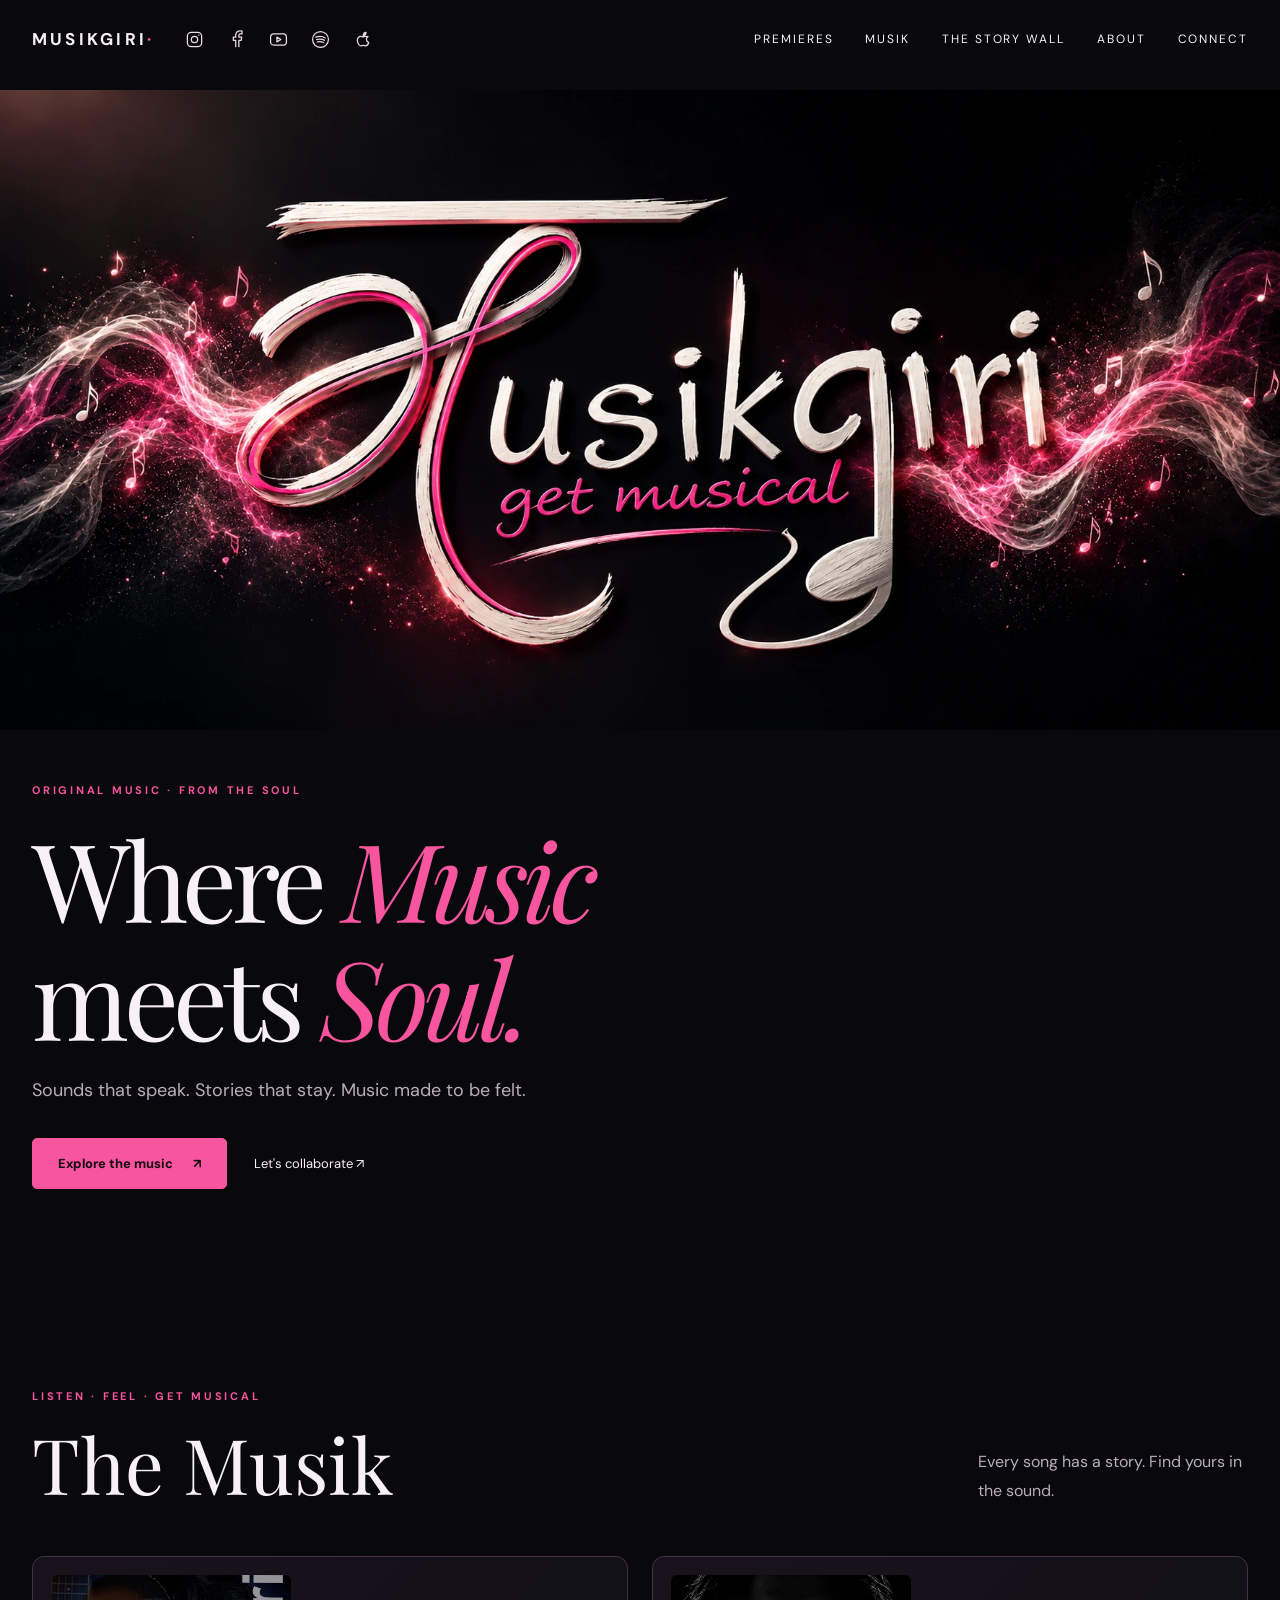
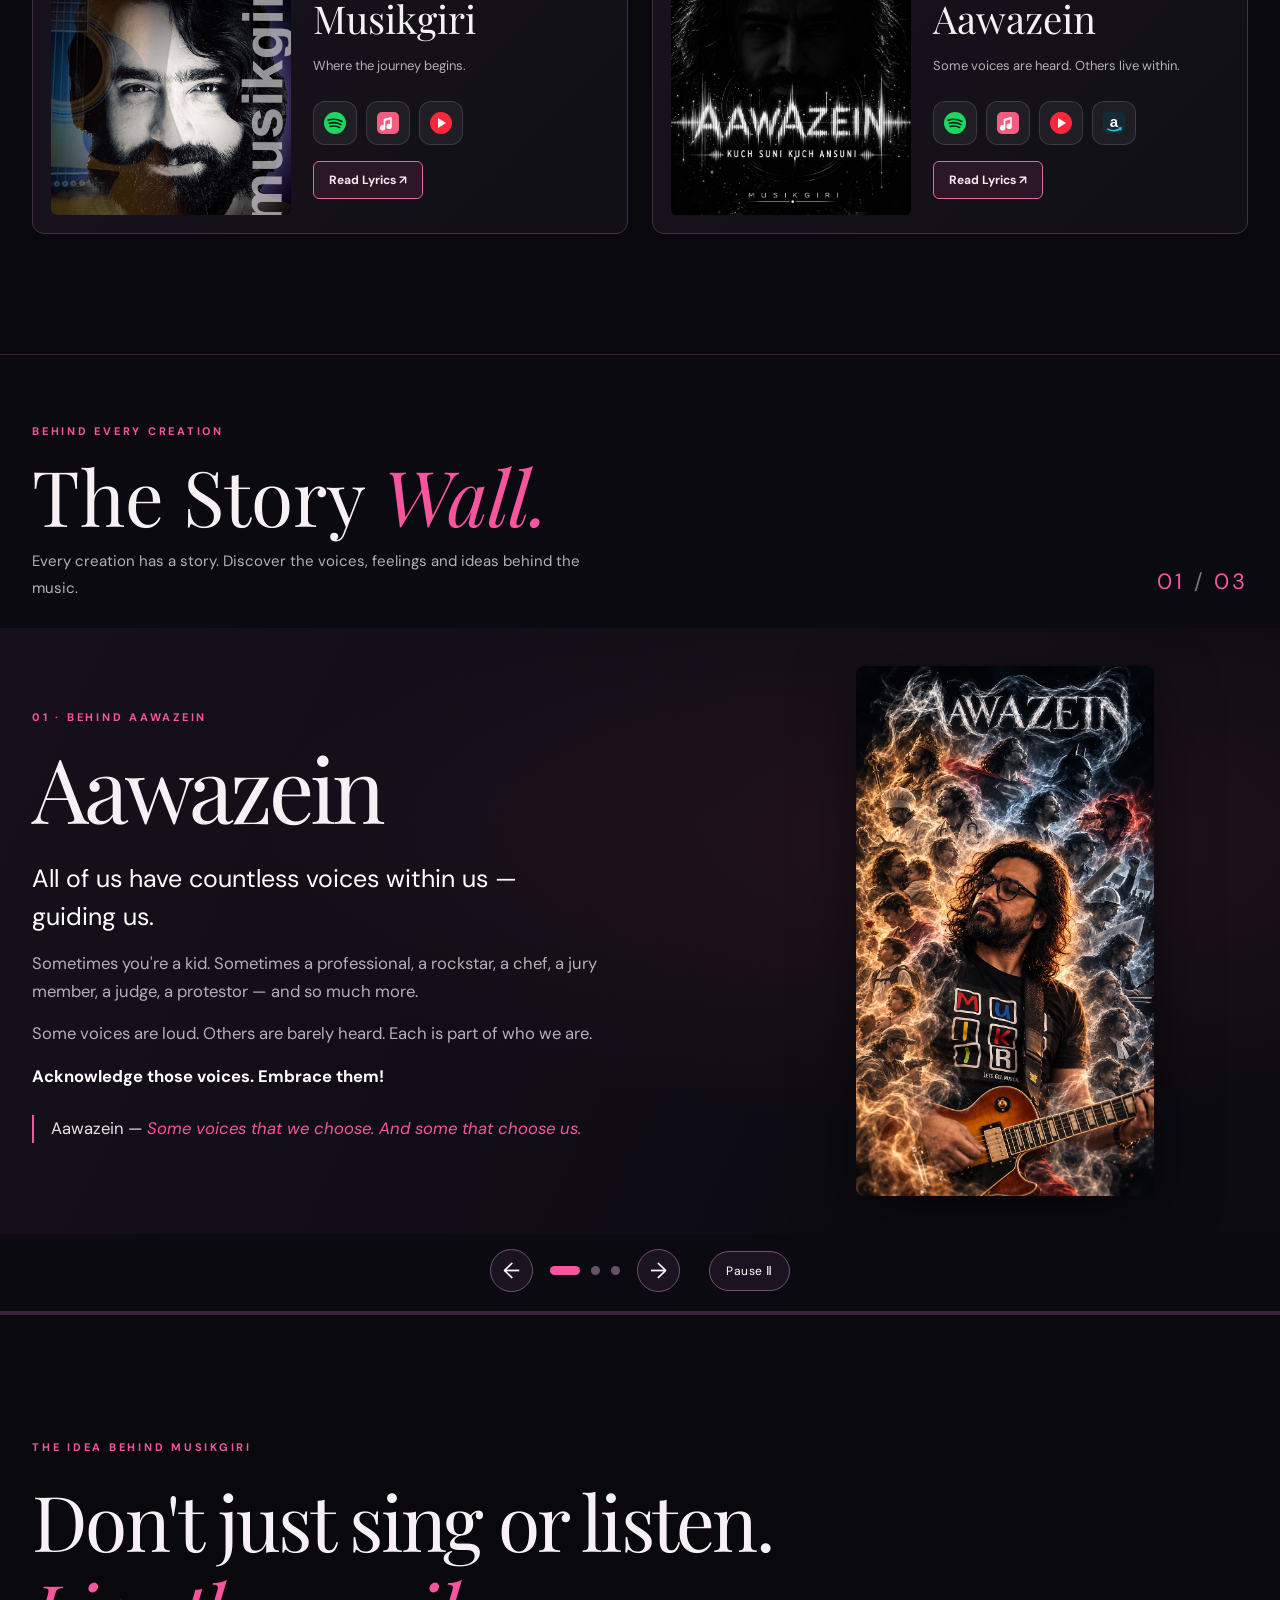
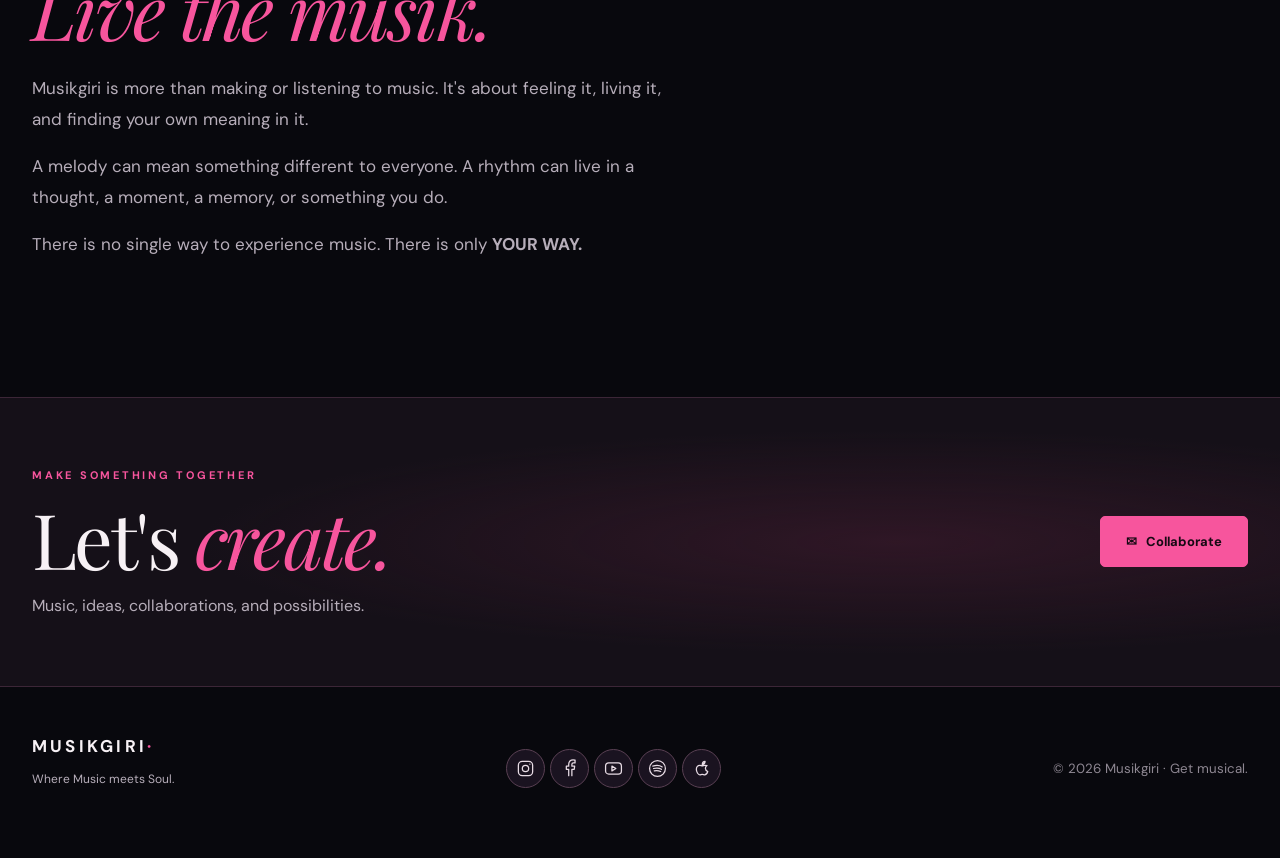
==== commit 9a028ade: "Add premiers option page + sound" ====
--- a/index.html
+++ b/index.html
@@ -1,41 +1,42 @@
-<!doctype html>
-<html lang="en"><head><meta charset="utf-8"><meta name="viewport" content="width=device-width,initial-scale=1"><meta name="theme-color" content="#08080d">
-<title>Musikgiri — Where Music Meets Soul</title><meta name="description" content="Musikgiri — original music from the soul. Listen, feel and create.">
-<link rel="preconnect" href="https://fonts.googleapis.com"><link rel="preconnect" href="https://fonts.gstatic.com" crossorigin>
-<link href="https://fonts.googleapis.com/css2?family=DM+Sans:wght@400;500;600;700&family=Playfair+Display:ital,wght@0,400;0,500;1,400;1,500&display=swap" rel="stylesheet">
-<link rel="stylesheet" href="style.css"><link rel="stylesheet" href="story-wall.css"><link rel="stylesheet" href="lyrics.css"></head>
-<body><header class="nav"><a href="#home" class="wordmark">MUSIKGIRI<span>·</span></a><div id="header-socials" class="header-socials" aria-label="Follow and listen to Musikgiri"></div><button id="menu-toggle" class="menu-toggle" aria-label="Toggle navigation" aria-expanded="false">☰</button><nav id="nav-links" class="nav-links"><a href="#music">Musik</a><a href="#story-wall">The Story Wall</a><a href="#about">About</a><a href="#connect">Connect</a></nav></header>
+<!DOCTYPE html>
+
+<html lang="en"><head><meta charset="utf-8"/><meta content="width=device-width,initial-scale=1" name="viewport"/><meta content="#08080d" name="theme-color"/>
+<title>Musikgiri — Where Music Meets Soul</title><meta content="Musikgiri — original music from the soul. Listen, feel and create." name="description"/>
+<link href="https://fonts.googleapis.com" rel="preconnect"/><link crossorigin="" href="https://fonts.gstatic.com" rel="preconnect"/>
+<link href="https://fonts.googleapis.com/css2?family=DM+Sans:wght@400;500;600;700&amp;family=Playfair+Display:ital,wght@0,400;0,500;1,400;1,500&amp;display=swap" rel="stylesheet"/>
+<link href="style.css" rel="stylesheet"/><link href="story-wall.css" rel="stylesheet"/><link href="lyrics.css" rel="stylesheet"/><link href="premieres.css" rel="stylesheet"/></head>
+<body><header class="nav"><a class="wordmark" href="#home">MUSIKGIRI<span>·</span></a><div aria-label="Follow and listen to Musikgiri" class="header-socials" id="header-socials"></div><button aria-expanded="false" aria-label="Toggle navigation" class="menu-toggle" id="menu-toggle">☰</button><nav class="nav-links" id="nav-links"><a href="premieres/">Premieres</a><a href="#music">Musik</a><a href="#story-wall">The Story Wall</a><a href="#about">About</a><a href="#connect">Connect</a></nav></header>
 <main>
-<section class="hero" id="home" aria-label="Musikgiri brand logo"><div class="logo-stage"><img class="hero-logo" src="assets/musikgiri-logo.webp" alt="Musikgiri — get musical, with glowing pink musical waves"><span class="logo-energy" aria-hidden="true"></span></div></section>
-<section class="intro container"><span class="eyebrow">Original music · From the soul</span><h1>Where <em>Music</em><br>meets <em>Soul.</em></h1><p>Sounds that speak. Stories that stay. Music made to be felt.</p><div class="intro-actions"><a href="#music" class="button">Explore the music <span>↗</span></a><a href="#connect" class="text-link">Let's collaborate ↗</a></div></section>
-<section id="music" class="section container"><div class="section-head"><div><span class="eyebrow">Listen · Feel · Get musical</span><h2>The Musik</h2></div><p>Every song has a story. Find yours in the sound.</p></div><div id="release-grid" class="release-grid"></div></section>
-<section id="story-wall" class="story-wall" aria-label="The Story Wall">
- <div class="story-wall-head container"><div><span class="eyebrow">Behind every creation</span><h2>The Story <em>Wall.</em></h2><p>Every creation has a story. Discover the voices, feelings and ideas behind the music.</p></div><div class="story-index" aria-live="off"><span id="story-current">01</span> <span class="story-index-divider">/</span> 03</div></div>
- <div class="story-carousel-shell">
-  <div class="story-carousel" id="story-carousel" tabindex="0" aria-roledescription="carousel" aria-label="Stories behind Musikgiri creations">
-   <article class="story-panel story-aawazein" id="story-aawazein" aria-roledescription="slide" aria-label="1 of 3: Aawazein">
-    <div class="story-panel-inner container"><div class="story-words"><span class="eyebrow">01 · Behind Aawazein</span><h3>Aawazein</h3><p class="story-lead">All of us have countless voices within us — guiding us.</p><p>Sometimes you're a kid. Sometimes a professional, a rockstar, a chef, a jury member, a judge, a protestor — and so much more.</p><p>Some voices are loud. Others are barely heard. Each is part of who we are.</p><p><strong>Acknowledge those voices. Embrace them!</strong></p><p class="story-signoff">Aawazein — <em>Some voices that we choose. And some that choose us.</em></p></div><div class="story-picture"><img src="assets/aawazein-experience-poster.webp" alt="Aawazein poster: a guitarist surrounded by smoky versions of the same person" loading="lazy" width="941" height="1671"></div></div>
-   </article>
-   <article class="story-panel story-musikgiri" id="story-musikgiri" aria-roledescription="slide" aria-label="2 of 3: Musikgiri">
-    <div class="story-panel-inner container"><div class="story-words"><span class="eyebrow">02 · Behind Musikgiri</span><h3>Musikgiri</h3><p class="story-lead">Where Music meets Soul.</p><p>Music isn't just something we make or listen to. It's something we feel, live, and discover in the things we do.</p><p>A melody can mean something different to everyone. A rhythm can live in a thought, a moment, a memory, or anything we do.</p><p>There is no single way to experience music. There is only <strong>your way.</strong></p><p class="story-signoff"><em>Don't just sing or listen. Live the music.</em></p></div><div class="story-picture story-square"><img src="assets/musikgiri-cover.webp" alt="Musikgiri original release artwork" loading="lazy"></div></div>
-   </article>
-   <article class="story-panel story-future" id="story-future" aria-roledescription="slide" aria-label="3 of 3: Upcoming creations">
-    <div class="story-panel-inner container"><div class="story-words"><span class="eyebrow">03 · The stories yet to come</span><h3>More voices.<br><em>More stories.</em></h3><p class="story-lead">Every creation opens another world.</p><p>New music, new ideas, new moments — and the stories that give them meaning.</p><p>As new Musikgiri creations arrive, their stories will live here.</p><p class="story-signoff"><em>The Story Wall is only beginning.</em></p></div><div class="story-future-art" aria-hidden="true"><div class="future-wave">♪</div><div>MUSIKGIRI</div></div></div>
-   </article>
-  </div>
-  <div class="story-toolbar container"><button type="button" id="story-prev" class="story-arrow" aria-label="Previous story">←</button><div class="story-dots" aria-label="Choose a story"><button type="button" data-story="0" aria-label="Aawazein" aria-current="true"></button><button type="button" data-story="1" aria-label="Musikgiri"></button><button type="button" data-story="2" aria-label="Upcoming creations"></button></div><button type="button" id="story-next" class="story-arrow" aria-label="Next story">→</button><button type="button" id="story-play" class="story-play" aria-label="Pause automatic story rotation" aria-pressed="true">Pause <span aria-hidden="true">Ⅱ</span></button></div>
-  <div class="story-timer" aria-hidden="true"><div id="story-timer-progress"></div></div>
- </div>
+<section aria-label="Musikgiri brand logo" class="hero" id="home"><div class="logo-stage"><img alt="Musikgiri — get musical, with glowing pink musical waves" class="hero-logo" src="assets/musikgiri-logo.webp"/><span aria-hidden="true" class="logo-energy"></span></div></section>
+<section class="intro container"><span class="eyebrow">Original music · From the soul</span><h1>Where <em>Music</em><br/>meets <em>Soul.</em></h1><p>Sounds that speak. Stories that stay. Music made to be felt.</p><div class="intro-actions"><a class="button" href="#music">Explore the music <span>↗</span></a><a class="text-link" href="#connect">Let's collaborate ↗</a></div></section>
+<section class="section container" id="music"><div class="section-head"><div><span class="eyebrow">Listen · Feel · Get musical</span><h2>The Musik</h2></div><p>Every song has a story. Find yours in the sound.</p></div><div class="release-grid" id="release-grid"></div></section>
+<section aria-label="The Story Wall" class="story-wall" id="story-wall">
+<div class="story-wall-head container"><div><span class="eyebrow">Behind every creation</span><h2>The Story <em>Wall.</em></h2><p>Every creation has a story. Discover the voices, feelings and ideas behind the music.</p></div><div aria-live="off" class="story-index"><span id="story-current">01</span> <span class="story-index-divider">/</span> 03</div></div>
+<div class="story-carousel-shell">
+<div aria-label="Stories behind Musikgiri creations" aria-roledescription="carousel" class="story-carousel" id="story-carousel" tabindex="0">
+<article aria-label="1 of 3: Aawazein" aria-roledescription="slide" class="story-panel story-aawazein" id="story-aawazein">
+<div class="story-panel-inner container"><div class="story-words"><span class="eyebrow">01 · Behind Aawazein</span><h3>Aawazein</h3><p class="story-lead">All of us have countless voices within us — guiding us.</p><p>Sometimes you're a kid. Sometimes a professional, a rockstar, a chef, a jury member, a judge, a protestor — and so much more.</p><p>Some voices are loud. Others are barely heard. Each is part of who we are.</p><p><strong>Acknowledge those voices. Embrace them!</strong></p><p class="story-signoff">Aawazein — <em>Some voices that we choose. And some that choose us.</em></p></div><div class="story-picture"><img alt="Aawazein poster: a guitarist surrounded by smoky versions of the same person" height="1671" loading="lazy" src="assets/aawazein-experience-poster.webp" width="941"/></div></div>
+</article>
+<article aria-label="2 of 3: Musikgiri" aria-roledescription="slide" class="story-panel story-musikgiri" id="story-musikgiri">
+<div class="story-panel-inner container"><div class="story-words"><span class="eyebrow">02 · Behind Musikgiri</span><h3>Musikgiri</h3><p class="story-lead">Where Music meets Soul.</p><p>Music isn't just something we make or listen to. It's something we feel, live, and discover in the things we do.</p><p>A melody can mean something different to everyone. A rhythm can live in a thought, a moment, a memory, or anything we do.</p><p>There is no single way to experience music. There is only <strong>your way.</strong></p><p class="story-signoff"><em>Don't just sing or listen. Live the music.</em></p></div><div class="story-picture story-square"><img alt="Musikgiri original release artwork" loading="lazy" src="assets/musikgiri-cover.webp"/></div></div>
+</article>
+<article aria-label="3 of 3: Upcoming creations" aria-roledescription="slide" class="story-panel story-future" id="story-future">
+<div class="story-panel-inner container"><div class="story-words"><span class="eyebrow">03 · The stories yet to come</span><h3>More voices.<br/><em>More stories.</em></h3><p class="story-lead">Every creation opens another world.</p><p>New music, new ideas, new moments — and the stories that give them meaning.</p><p>As new Musikgiri creations arrive, their stories will live here.</p><p class="story-signoff"><em>The Story Wall is only beginning.</em></p></div><div aria-hidden="true" class="story-future-art"><div class="future-wave">♪</div><div>MUSIKGIRI</div></div></div>
+</article>
+</div>
+<div class="story-toolbar container"><button aria-label="Previous story" class="story-arrow" id="story-prev" type="button">←</button><div aria-label="Choose a story" class="story-dots"><button aria-current="true" aria-label="Aawazein" data-story="0" type="button"></button><button aria-label="Musikgiri" data-story="1" type="button"></button><button aria-label="Upcoming creations" data-story="2" type="button"></button></div><button aria-label="Next story" class="story-arrow" id="story-next" type="button">→</button><button aria-label="Pause automatic story rotation" aria-pressed="true" class="story-play" id="story-play" type="button">Pause <span aria-hidden="true">Ⅱ</span></button></div>
+<div aria-hidden="true" class="story-timer"><div id="story-timer-progress"></div></div>
+</div>
 </section>
-<section id="about" class="section container about"><span class="eyebrow">The idea behind Musikgiri</span><h2>Don't just sing or listen.<br><em>Live the musik.</em></h2><p>Musikgiri is more than making or listening to music. It's about feeling it, living it, and finding your own meaning in it.</p><p>A melody can mean something different to everyone. A rhythm can live in a thought, a moment, a memory, or something you do.</p><p>There is no single way to experience music. There is only <strong>YOUR WAY.</strong></p></section>
-<section id="connect" class="connect"><div class="container connect-inner"><div><span class="eyebrow">Make something together</span><h2>Let's <em>create.</em></h2><p>Music, ideas, collaborations, and possibilities.</p></div><a class="button" href="mailto:mymusikgiri@gmail.com?subject=Collaborate%20with%20Musikgiri">✉ &nbsp; Collaborate</a></div></section>
+<section class="section container about" id="about"><span class="eyebrow">The idea behind Musikgiri</span><h2>Don't just sing or listen.<br/><em>Live the musik.</em></h2><p>Musikgiri is more than making or listening to music. It's about feeling it, living it, and finding your own meaning in it.</p><p>A melody can mean something different to everyone. A rhythm can live in a thought, a moment, a memory, or something you do.</p><p>There is no single way to experience music. There is only <strong>YOUR WAY.</strong></p></section>
+<section class="connect" id="connect"><div class="container connect-inner"><div><span class="eyebrow">Make something together</span><h2>Let's <em>create.</em></h2><p>Music, ideas, collaborations, and possibilities.</p></div><a class="button" href="mailto:mymusikgiri@gmail.com?subject=Collaborate%20with%20Musikgiri">✉   Collaborate</a></div></section>
 </main>
 <!-- Lyrics are present in the initial HTML for accessibility and search indexing. -->
-<dialog class="lyrics-dialog" id="lyrics-aawazein" aria-labelledby="lyrics-title-aawazein">
-  <div class="lyrics-dialog-inner">
-    <header class="lyrics-dialog-head"><div><span class="eyebrow">Original lyrics · Musikgiri</span><h2 id="lyrics-title-aawazein">Aawazein <em>Lyrics</em></h2><p>Original lyrics and an English interpretation, side by side.</p></div><button type="button" class="lyrics-close" aria-label="Close Aawazein lyrics" data-close-lyrics>✕</button></header>
-    <div class="lyrics-columns-head" aria-hidden="true"><span>Original lyrics</span><span>....</span></div>
-    <div class="lyrics-dialog-content"><section class="lyric-verse"><h4>Verse 1</h4><div class="lyric-pair"><div class="lyric-original" lang="hi"><p>आवाज़ें कुछ शोर की हैं
+<dialog aria-labelledby="lyrics-title-aawazein" class="lyrics-dialog" id="lyrics-aawazein">
+<div class="lyrics-dialog-inner">
+<header class="lyrics-dialog-head"><div><span class="eyebrow">Original lyrics · Musikgiri</span><h2 id="lyrics-title-aawazein">Aawazein <em>Lyrics</em></h2><p>Original lyrics.</p></div><button aria-label="Close Aawazein lyrics" class="lyrics-close" data-close-lyrics="" type="button">✕</button></header>
+<div aria-hidden="true" class="lyrics-columns-head"><span>Original lyrics</span><span>....</span></div>
+<div class="lyrics-dialog-content"><section class="lyric-verse"><h4>Verse 1</h4><div class="lyric-pair"><div class="lyric-original" lang="hi"><p>आवाज़ें कुछ शोर की हैं
 ख़ामोशी की कुछ आवाज़ें
 आवाज़ें
 अल्फ़ाज़ों में तो कहती हैं
@@ -81,14 +82,14 @@
 Musikgiri Main..
 
 (Aawazein)</p></div><div class="lyric-meaning" lang="en"><p>Listen to what these voices are trying to say. The outro carries that invitation into Musikgiri: lose yourself in music and in the voices that make you who you are.</p></div></div></section></div>
-    <footer class="lyrics-dialog-foot"><span>© Musikgiri · Original lyrics</span><button type="button" class="lyrics-done" data-close-lyrics>Close lyrics ↑</button></footer>
-  </div>
+<footer class="lyrics-dialog-foot"><span>© Musikgiri · Original lyrics</span><button class="lyrics-done" data-close-lyrics="" type="button">Close lyrics ↑</button></footer>
+</div>
 </dialog>
-<dialog class="lyrics-dialog" id="lyrics-musikgiri" aria-labelledby="lyrics-title-musikgiri">
-  <div class="lyrics-dialog-inner">
-    <header class="lyrics-dialog-head"><div><span class="eyebrow">Original lyrics · Musikgiri</span><h2 id="lyrics-title-musikgiri">Musikgiri <em>Lyrics</em></h2><p>Original lyrics.</p></div><button type="button" class="lyrics-close" aria-label="Close Musikgiri lyrics" data-close-lyrics>✕</button></header>
-    <div class="lyrics-columns-head" aria-hidden="true"><span>Original lyrics</span><span>Meaning in English</span></div>
-    <div class="lyrics-dialog-content"><section class="lyric-verse"><h4>Opening</h4><div class="lyric-pair"><div class="lyric-original" lang="hi"><p>खो जा तू
+<dialog aria-labelledby="lyrics-title-musikgiri" class="lyrics-dialog" id="lyrics-musikgiri">
+<div class="lyrics-dialog-inner">
+<header class="lyrics-dialog-head"><div><span class="eyebrow">Original lyrics · Musikgiri</span><h2 id="lyrics-title-musikgiri">Musikgiri <em>Lyrics</em></h2><p>Original lyrics.</p></div><button aria-label="Close Musikgiri lyrics" class="lyrics-close" data-close-lyrics="" type="button">✕</button></header>
+<div aria-hidden="true" class="lyrics-columns-head"><span>Original lyrics</span><span>....</span></div>
+<div class="lyrics-dialog-content"><section class="lyric-verse"><h4>Opening</h4><div class="lyric-pair"><div class="lyric-original" lang="hi"><p>खो जा तू
 Musikgiri main
 
 सुन…</p></div><div class="lyric-meaning" lang="en"><p>Let yourself get lost in Musikgiri. Listen — this is an invitation to act, not just to hear.</p></div></div></section><section class="lyric-verse"><h4>Verse 1</h4><div class="lyric-pair"><div class="lyric-original" lang="hi"><p>आये जो मौका
@@ -151,8 +152,8 @@
 तू बन जा हीरो इस घड़ी में
 मौक़े पे मारा चौका
 लिख दे अपनी हिस्ट्री में</p></div><div class="lyric-meaning" lang="en"><p>A final push to move beyond hesitation — rise, act, and live the music.</p></div></div></section></div>
-    <footer class="lyrics-dialog-foot"><span>© Musikgiri · Original lyrics</span><button type="button" class="lyrics-done" data-close-lyrics>Close lyrics ↑</button></footer>
-  </div>
+<footer class="lyrics-dialog-foot"><span>© Musikgiri · Original lyrics</span><button class="lyrics-done" data-close-lyrics="" type="button">Close lyrics ↑</button></footer>
+</div>
 </dialog>
-<footer class="container footer"><div><strong>MUSIKGIRI<span>·</span></strong><p>Where Music meets Soul.</p></div><div id="social-links" class="social-links"></div><small>© <span id="year"></span> Musikgiri · Get musical.</small></footer>
-<script src="story-wall.js" defer></script><script src="config.js"></script><script src="site.js"></script><script src="lyrics.js" defer></script></body></html>+<footer class="container footer"><div><strong>MUSIKGIRI<span>·</span></strong><p>Where Music meets Soul.</p></div><div class="social-links" id="social-links"></div><small>© <span id="year"></span> Musikgiri · Get musical.</small></footer>
+<script defer="" src="story-wall.js"></script><script src="config.js"></script><script src="site.js"></script><script defer="True" src="premieres.js"></script><script defer="" src="lyrics.js"></script></body></html>
--- a/premieres.css
+++ b/premieres.css
@@ -0,0 +1,105 @@
+/* Musikgiri premieres: self-contained; does not change the existing Story Wall or lyrics dialogs. */
+#premieres {scroll-margin-top: 84px; background: radial-gradient(ellipse at 72% 34%, rgba(194,91,62,.09), transparent 47%), #0a0a0e; padding: clamp(48px, 6vw, 90px) 0 clamp(55px, 7vw, 100px); color:#f9f6f4;}
+#premieres * {box-sizing:border-box}
+#premieres .premiere-heading {display:flex;align-items:end;justify-content:space-between;gap:30px;margin-bottom:clamp(24px,4vw,44px)}
+#premieres .premiere-heading h2 {font-family:'Playfair Display',Georgia,serif;font-size:clamp(2.8rem,5vw,5.2rem);font-weight:400;line-height:1.06;margin:8px 0 0;color:#fff}
+#premieres .premiere-period {color:#f4a18e}
+#premieres .premiere-heading > p {max-width:290px;color:#a8a3aa;font-size:.95rem;line-height:1.6;margin:0}
+#premieres .premiere-showcase {display:grid;grid-template-columns:minmax(0, 1.03fr) minmax(0, .97fr);gap:clamp(28px,5vw,76px);align-items:center}
+#premieres .premiere-art {position:relative;aspect-ratio:941 / 1420;max-height:720px;min-height:400px;overflow:hidden;border-radius:16px;background:#17181b;box-shadow:0 22px 75px rgba(0,0,0,.48);isolation:isolate}
+#premieres .premiere-art:after {content:'';position:absolute;inset:0;pointer-events:none;background:linear-gradient(0deg,rgba(4,5,9,.72) 0%,transparent 20%,transparent 82%,rgba(0,0,0,.2) 100%);z-index:2}
+#premieres .premiere-art-frames {position:absolute;inset:0}
+#premieres .premiere-frame {position:absolute;inset:0;width:100%;height:100%;object-fit:cover;object-position:center 38%;opacity:0;animation:premiereDissolve 28s infinite;will-change:opacity,transform}
+#premieres .premiere-frame:nth-child(1){animation-delay:0s}
+#premieres .premiere-frame:nth-child(2){animation-delay:-21s}
+#premieres .premiere-frame:nth-child(3){animation-delay:-14s}
+#premieres .premiere-frame:nth-child(4){animation-delay:-7s}
+@keyframes premiereDissolve {0%, 21% {opacity:1;transform:scale(1)} 25%, 96% {opacity:0;transform:scale(1.025)} 100% {opacity:1;transform:scale(1)}}
+#premieres .premiere-art-label,#premieres .premiere-art-count {position:absolute;z-index:3;bottom:19px;color:#f8f5f4;font-size:.68rem;letter-spacing:.16em;text-shadow:0 1px 8px #000}
+#premieres .premiere-art-label {left:22px;font-weight:700}
+#premieres .premiere-art-count {right:22px;color:#c6c2c3;letter-spacing:.05em}
+#premieres .premiere-content {min-width:0;padding:10px 0}
+#premieres .premiere-kicker {display:inline-flex;align-items:center;gap:9px;color:#d7b5ae;letter-spacing:.18em;text-transform:uppercase;font-size:.7rem;font-weight:700}
+#premieres .premiere-live-dot {width:7px;height:7px;background:#eea393;border-radius:50%;box-shadow:0 0 10px rgba(239,139,115,.4)}
+#premieres .premiere-content h3 {font-family:'Playfair Display',Georgia,serif;font-size:clamp(3.3rem,6vw,6.7rem);font-weight:400;letter-spacing:-.035em;line-height:1.06;margin:14px 0 4px;color:#fff}
+#premieres .premiere-subtitle {font-size:clamp(.85rem,1.3vw,1rem);letter-spacing:.13em;color:#b1aab1;margin:0 0 30px}
+#premieres .premiere-quote {font-family:'Playfair Display',Georgia,serif;font-size:clamp(1.5rem,2.6vw,2.6rem);line-height:1.38;margin:0 0 20px;color:#fff}
+#premieres .premiere-quote em {color:#e7aa9b;font-weight:400}
+#premieres .premiere-description {font-size:.98rem;line-height:1.8;color:#b9b4ba;max-width:490px;margin:0}
+#premieres .premiere-divider {height:1px;background:linear-gradient(90deg,#66535a,transparent);margin:26px 0 23px}
+#premieres .premiere-listen-label {font-size:.68rem;font-weight:700;letter-spacing:.2em;color:#d0c9cc;margin:0 0 13px}
+#premieres .premiere-stream-links {display:grid;grid-template-columns:repeat(2,minmax(0,1fr));gap:10px}
+#premieres .premiere-stream {display:flex;align-items:center;gap:10px;min-height:52px;border:1px solid rgba(255,255,255,.17);border-radius:12px;background:rgba(255,255,255,.035);color:#f5f2f4;text-decoration:none;padding:10px 13px;font-size:.87rem;font-weight:600;transition:background .2s,border-color .2s,transform .2s}
+#premieres .premiere-stream:hover,#premieres .premiere-stream:focus-visible {background:rgba(255,255,255,.1);border-color:#e8a49b;transform:translateY(-2px)}
+#premieres .premiere-stream:focus-visible,#premieres .premiere-download:focus-visible {outline:2px solid #f0b5a4;outline-offset:3px}
+#premieres .premiere-stream .platform-mark {flex:0 0 24px;width:24px;height:24px;display:inline-flex;align-items:center;justify-content:center}
+#premieres .premiere-stream .platform-mark svg {width:24px;height:24px}
+#premieres .premiere-link-arrow {margin-left:auto;font-size:1.05rem;color:#aaa0a8}
+#premieres .premiere-bottom-actions {display:flex;align-items:center;justify-content:space-between;gap:14px;flex-wrap:wrap;margin-top:20px}
+#premieres .premiere-inner-circle {display:inline-flex;gap:7px;align-items:center;color:#a9a1a9;font-size:.76rem;line-height:1.5}
+#premieres .premiere-inner-circle span {color:#e8a49b}
+#premieres .premiere-download {color:#f0b5a4;text-decoration:none;font-size:.8rem;font-weight:600;border-bottom:1px solid rgba(240,181,164,.4);padding-bottom:2px}
+#premieres .premiere-hint {color:#817c84;font-size:.74rem;line-height:1.6;margin:18px 0 0}
+#premieres .premiere-hint strong {color:#b7adb4;font-weight:500;overflow-wrap:anywhere}
+/* Icons only on existing music cards, with screen-reader labels retained. */
+#release-grid .platforms a.musik-platform-icon {display:inline-flex;align-items:center;justify-content:center;min-width:42px;min-height:42px;width:44px;height:44px;border-radius:12px;padding:9px;line-height:1;background:rgba(255,255,255,.055);border:1px solid rgba(255,255,255,.13);transition:background .2s,border-color .2s,transform .2s;color:#eee;text-decoration:none}
+#release-grid .platforms a.musik-platform-icon:hover,#release-grid .platforms a.musik-platform-icon:focus-visible {background:rgba(255,255,255,.13);border-color:#f0b5a4;transform:translateY(-2px)}
+#release-grid .platforms a.musik-platform-icon svg {width:24px;height:24px;display:block}
+#release-grid .platforms {display:flex;gap:9px;flex-wrap:wrap}
+@media(max-width:850px){#premieres .premiere-showcase {grid-template-columns:minmax(0,1fr);gap:30px}#premieres .premiere-art {width:min(100%,470px);min-height:0;max-height:none;aspect-ratio:941/1350;margin-inline:auto}#premieres .premiere-content {width:min(100%,650px);margin-inline:auto}#premieres .premiere-heading {align-items:start}#premieres .premiere-heading > p {max-width:210px}}
+@media(max-width:560px){#premieres {padding:50px 0 64px}#premieres .premiere-heading {display:block}#premieres .premiere-heading > p {max-width:none;margin-top:12px}#premieres .premiere-art {width:100%;aspect-ratio:941/1180;border-radius:12px}#premieres .premiere-art-count {display:none}#premieres .premiere-content h3 {font-size:3.7rem}#premieres .premiere-quote {font-size:1.7rem}#premieres .premiere-description {font-size:.94rem}#premieres .premiere-stream {min-height:54px;padding:10px;font-size:.79rem;gap:7px}#premieres .premiere-stream .platform-mark,#premieres .premiere-stream .platform-mark svg {width:21px;height:21px;flex-basis:21px}#premieres .premiere-link-arrow {font-size:.85rem}#premieres .premiere-art-label {font-size:.6rem}}
+@media(max-width:340px){#premieres .premiere-stream-links {grid-template-columns:1fr}}
+@media(prefers-reduced-motion:reduce){#premieres .premiere-frame {animation:none!important;opacity:0;transform:none}#premieres .premiere-frame:first-child {opacity:1}#premieres .premiere-stream,#release-grid .platforms a.musik-platform-icon {transition:none}}
+/* One-minute preview: intentionally quiet until a visitor explicitly unmutes. */
+#premieres .premiere-audio {margin:22px 0 4px;padding:17px 18px 14px;border:1px solid rgba(235,169,151,.38);border-radius:15px;background:linear-gradient(125deg,rgba(222,132,111,.12),rgba(255,255,255,.025));box-shadow:0 9px 28px rgba(0,0,0,.13)}
+#premieres .premiere-audio-top {display:flex;justify-content:space-between;align-items:center;gap:14px}
+#premieres .premiere-audio-copy {display:flex;flex-direction:column;gap:3px;min-width:0}
+#premieres .premiere-audio-eyebrow {font-size:.64rem;letter-spacing:.16em;font-weight:700;color:#e9a899}
+#premieres .premiere-audio-copy strong {font-family:'Playfair Display',Georgia,serif;font-size:clamp(1.15rem,2vw,1.45rem);font-weight:500;color:#fff}
+#premieres .premiere-audio-status {font-size:.76rem;color:#c4b8b9}
+#premieres .premiere-audio-actions {display:flex;align-items:center;gap:8px;flex-shrink:0}
+#premieres .premiere-audio-toggle,#premieres .premiere-audio-play {display:inline-flex;justify-content:center;align-items:center;gap:7px;min-height:46px;border-radius:12px;border:1px solid rgba(255,255,255,.26);cursor:pointer;font:600 .79rem 'DM Sans',sans-serif;transition:background .2s,border-color .2s;color:#fff}
+#premieres .premiere-audio-toggle {padding:9px 13px;background:#b85473;border-color:#d7748c}
+#premieres .premiere-audio-toggle:hover,#premieres .premiere-audio-toggle:focus-visible {background:#d26a89}
+#premieres .premiere-audio-toggle.is-unmuted {background:rgba(255,255,255,.11);border-color:rgba(255,255,255,.28)}
+#premieres .premiere-audio-toggle svg {width:19px;height:19px}
+#premieres .premiere-audio-toggle .premiere-audio-live-icon {display:none}
+#premieres .premiere-audio-toggle.is-unmuted .premiere-audio-muted-icon {display:none}
+#premieres .premiere-audio-toggle.is-unmuted .premiere-audio-live-icon {display:block}
+#premieres .premiere-audio-play {width:46px;background:rgba(255,255,255,.08);font-size:1rem}
+#premieres .premiere-audio-play:hover {background:rgba(255,255,255,.17)}
+#premieres .premiere-audio-toggle:focus-visible,#premieres .premiere-audio-play:focus-visible {outline:2px solid #fff;outline-offset:3px}
+#premieres .premiere-audio-progress {height:3px;border-radius:4px;background:rgba(255,255,255,.18);overflow:hidden;margin:16px 0 7px}
+#premieres #premiere-audio-progress-fill {height:100%;width:0;background:#ed9db4;transition:width .2s linear}
+#premieres .premiere-audio-duration {font-size:.69rem;color:#aaa0a5}
+@media(max-width:460px){#premieres .premiere-audio {padding:14px 12px}#premieres .premiere-audio-top {align-items:flex-start;flex-direction:column}#premieres .premiere-audio-actions {width:100%}#premieres .premiere-audio-toggle {flex:1}#premieres .premiere-audio-play {flex:0 0 46px}}
+@media(prefers-reduced-motion:reduce){#premieres #premiere-audio-progress-fill {transition:none}}
+
+/* Overlay the audio controls directly on the dissolving poster. */
+#premieres .premiere-art:after {background:linear-gradient(0deg,rgba(2,3,7,.96) 0%,rgba(2,3,7,.55) 18%,transparent 44%,transparent 85%,rgba(0,0,0,.2) 100%)}
+#premieres .premiere-art-label,#premieres .premiere-art-count {top:18px;bottom:auto}
+#premieres .premiere-audio {position:absolute;z-index:5;bottom:0;left:0;right:0;margin:0;padding:18px 20px 18px;border:0;border-radius:0;background:none;box-shadow:none;color:#fff;text-shadow:0 1px 9px rgba(0,0,0,.75)}
+#premieres .premiere-audio-top {flex-direction:row;align-items:center;gap:12px}
+#premieres .premiere-audio-copy {gap:3px}
+#premieres .premiere-audio-eyebrow {font-size:.63rem;color:#ffb9c6}
+#premieres .premiere-audio-copy strong {font-size:clamp(1rem,2vw,1.23rem)}
+#premieres .premiere-audio-status {font-size:.73rem;color:#e1d8dd}
+#premieres .premiere-audio-actions {width:auto;flex-direction:row;align-items:center;gap:8px}
+#premieres .premiere-audio-toggle {flex:0 0 auto;background:rgba(211,77,116,.92);border-color:rgba(255,190,209,.75);padding:10px 13px;min-height:46px;box-shadow:0 3px 15px rgba(0,0,0,.3)}
+#premieres .premiere-audio-play {flex:0 0 46px;background:rgba(20,20,24,.72);min-height:46px}
+#premieres .premiere-audio-progress {height:5px;margin:14px 0 6px;background:rgba(255,255,255,.35);border-radius:10px}
+#premieres #premiere-audio-progress-fill {background:linear-gradient(90deg,#e2a5b3,#fff);border-radius:10px}
+#premieres .premiere-audio-duration {font-size:.67rem;color:#d8d0d6}
+@media(max-width:560px){
+  #premieres .premiere-art-label {top:14px;left:14px}
+  #premieres .premiere-audio {padding:13px 13px 14px}
+  #premieres .premiere-audio-top {flex-direction:row;align-items:center;gap:8px}
+  #premieres .premiere-audio-copy strong {font-size:1rem}
+  #premieres .premiere-audio-eyebrow {font-size:.57rem;letter-spacing:.09em}
+  #premieres .premiere-audio-status {font-size:.67rem}
+  #premieres .premiere-audio-actions {width:auto;gap:6px}
+  #premieres .premiere-audio-toggle {padding:8px 9px;min-height:44px;font-size:.73rem}
+  #premieres .premiere-audio-toggle svg {width:17px;height:17px}
+  #premieres .premiere-audio-play {flex:0 0 44px;width:44px;min-height:44px}
+}
+@media(max-width:370px){#premieres .premiere-audio-copy strong {font-size:.89rem}#premieres .premiere-audio-status {font-size:.6rem}#premieres .premiere-audio-toggle {gap:4px}}
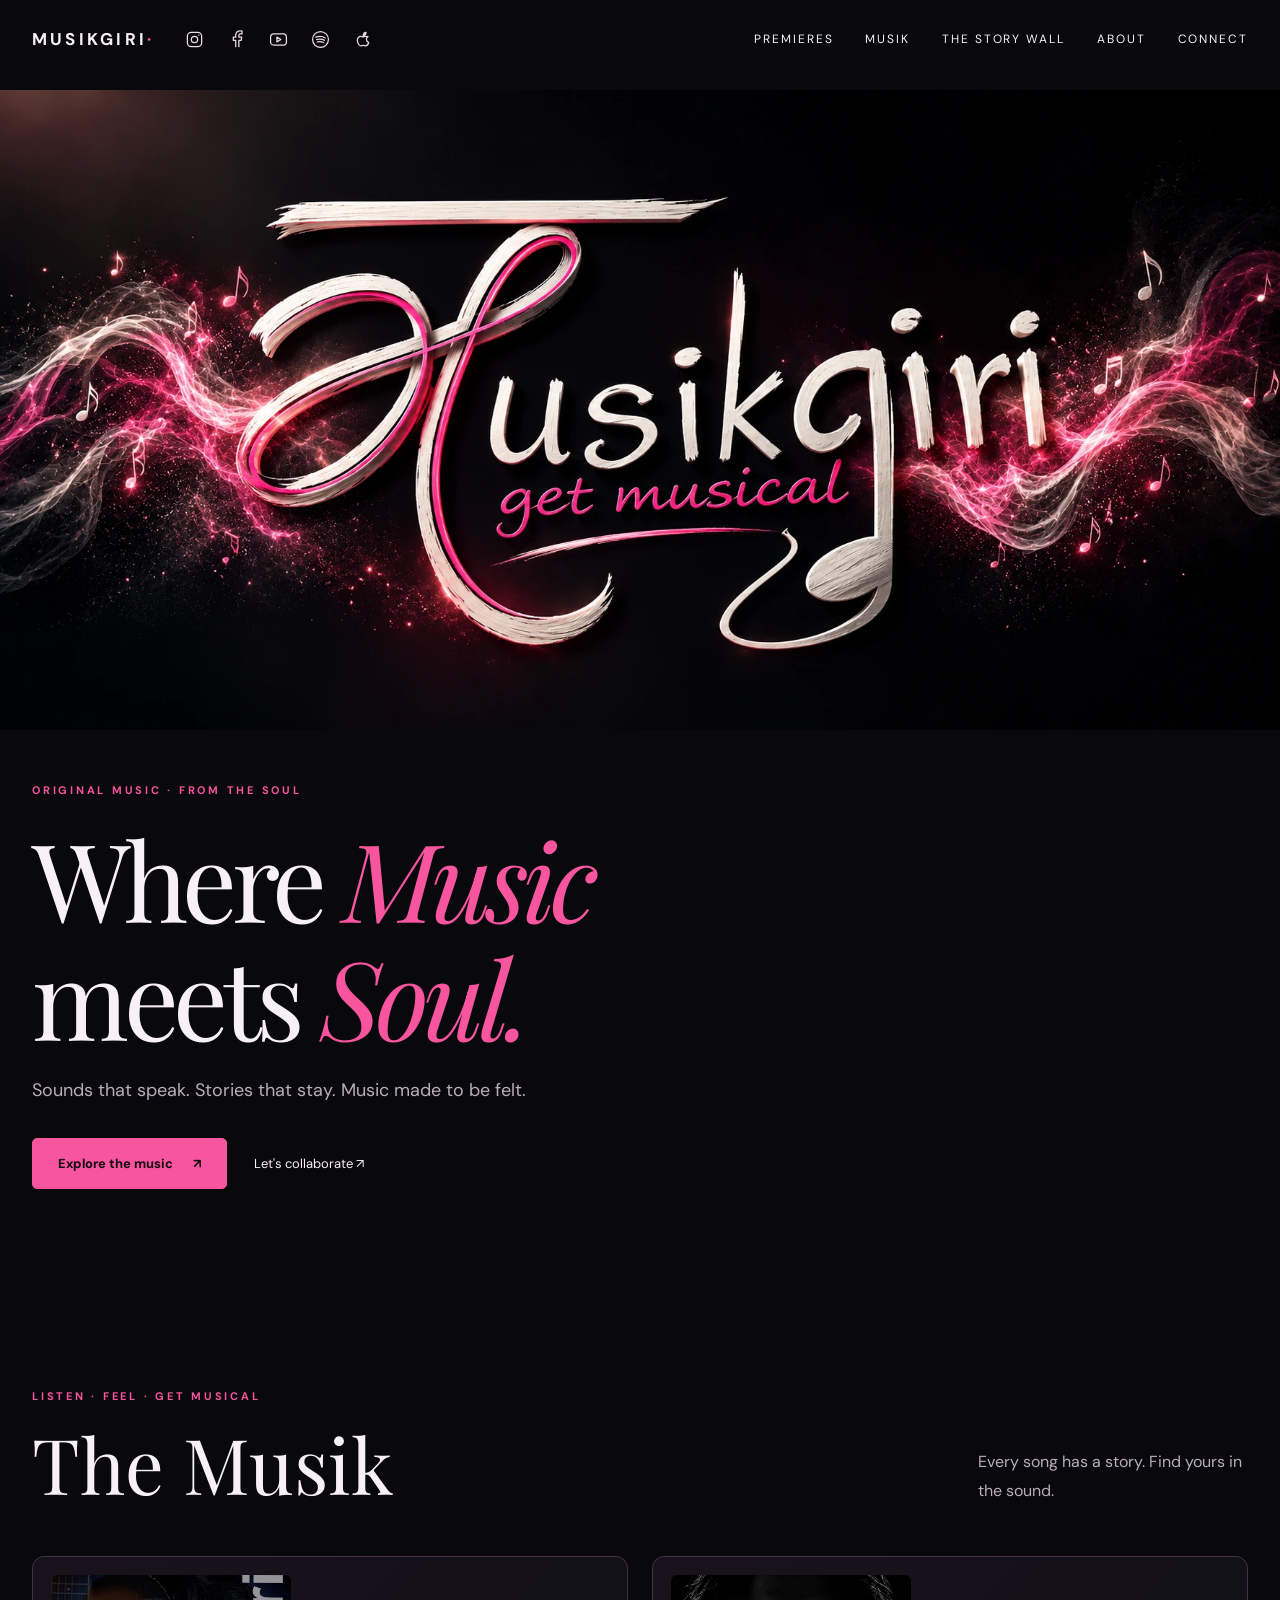
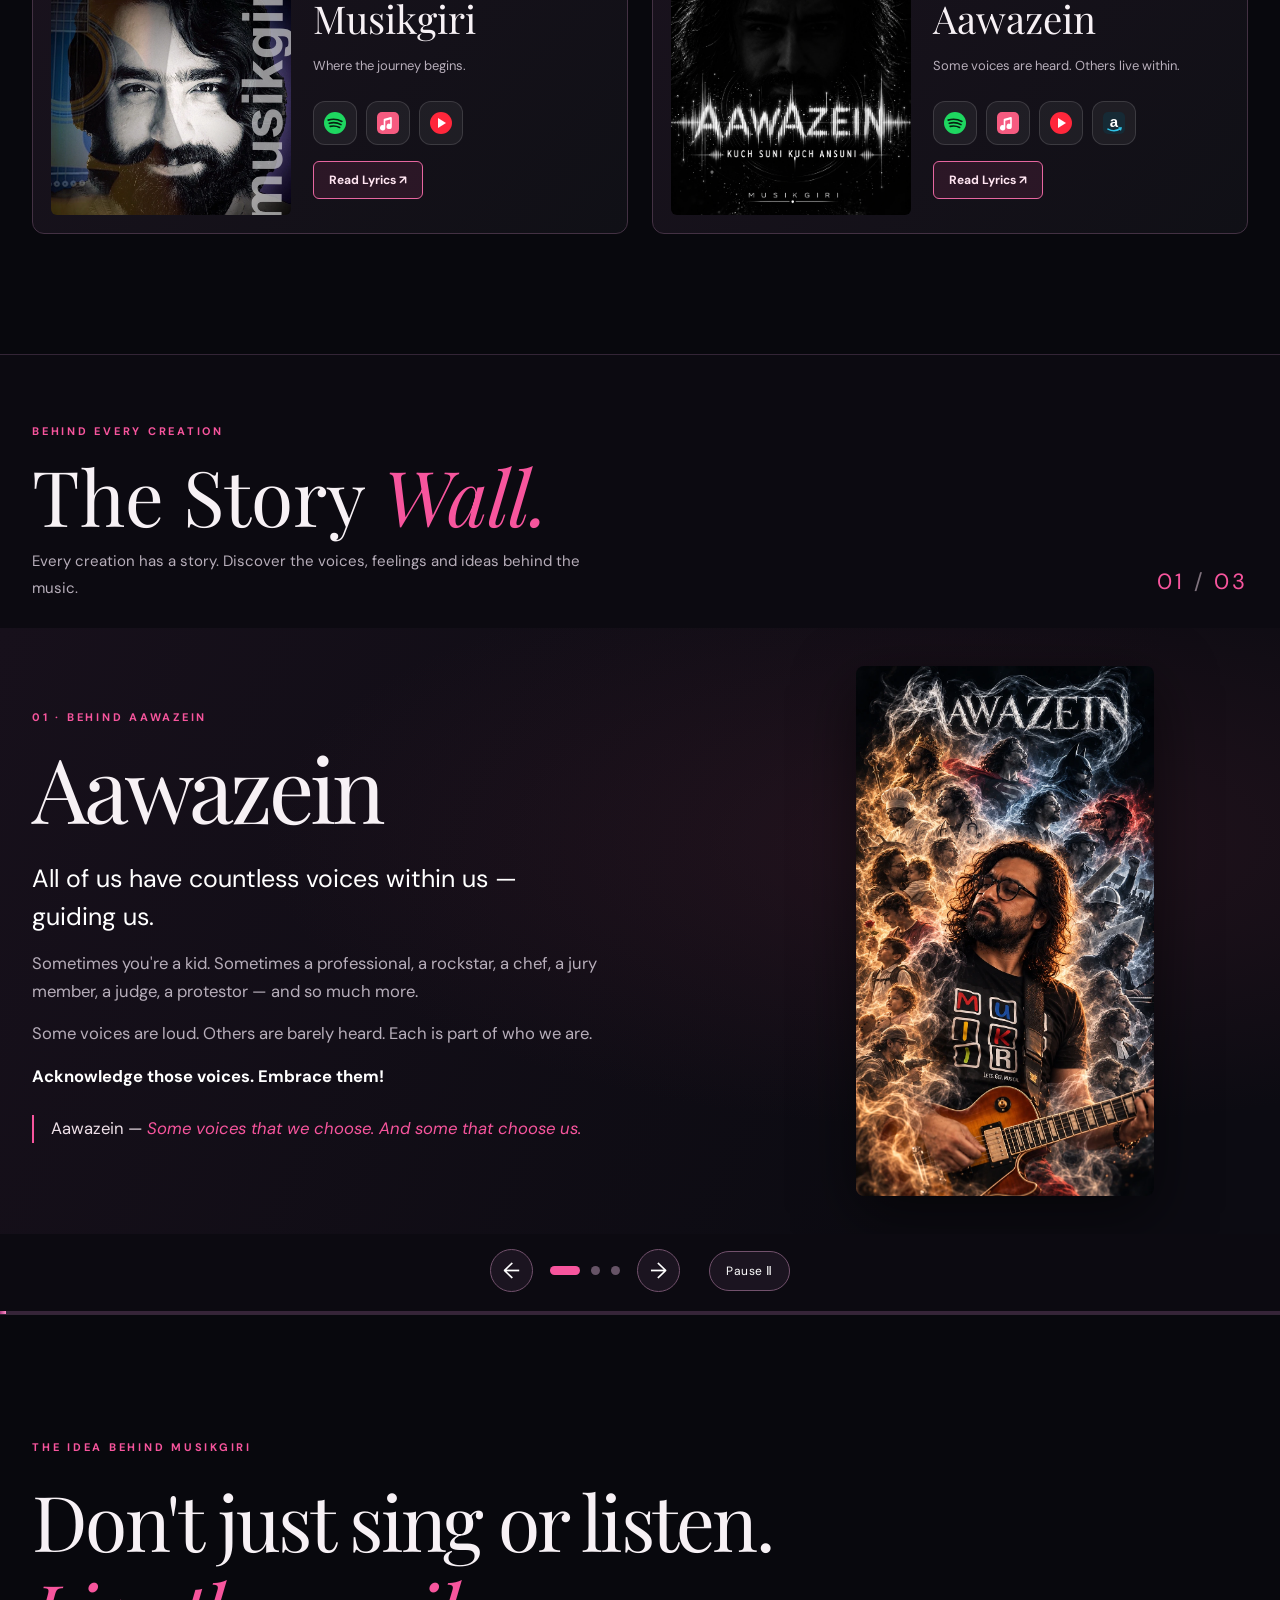
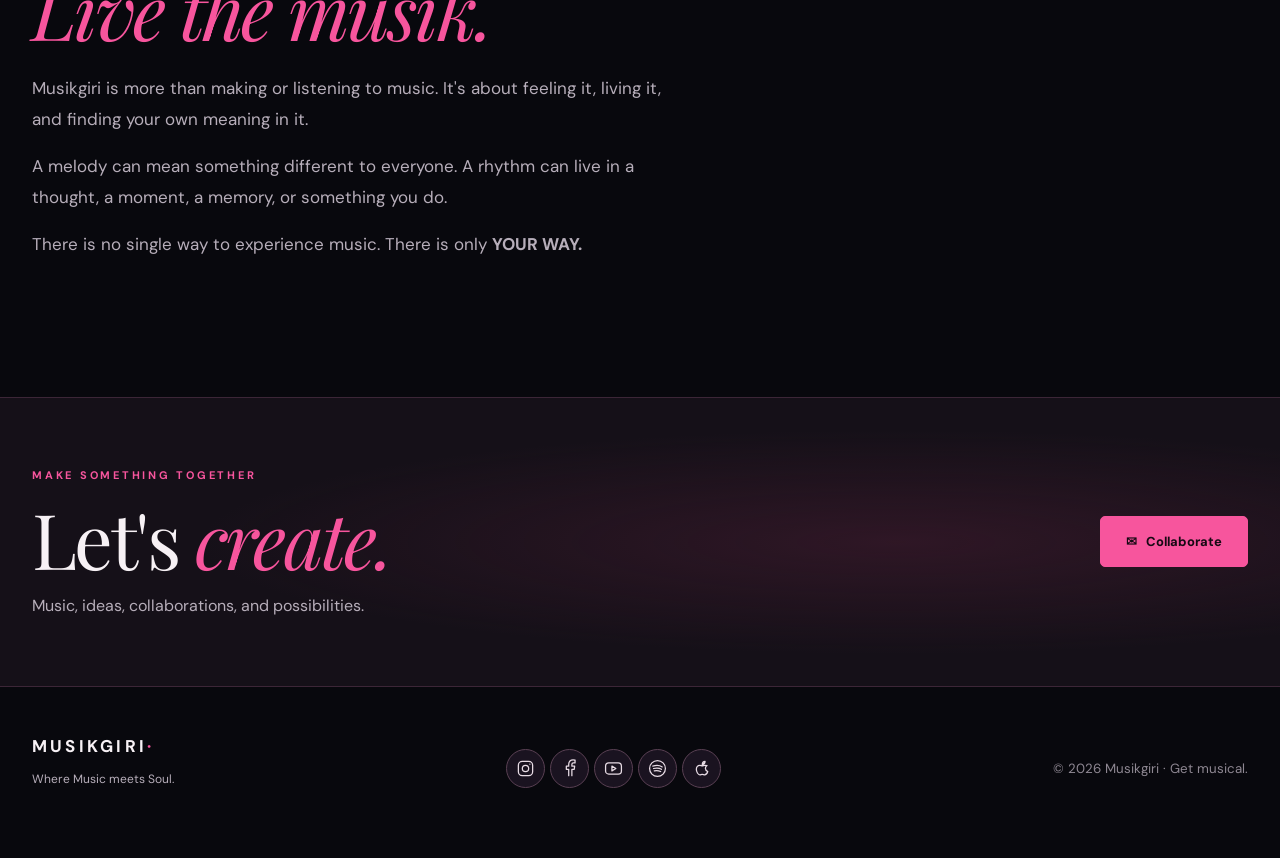
==== commit c311e175: "add analytics. Lyrics to primiere" ====
--- a/index.html
+++ b/index.html
@@ -4,7 +4,7 @@
 <title>Musikgiri — Where Music Meets Soul</title><meta content="Musikgiri — original music from the soul. Listen, feel and create." name="description"/>
 <link href="https://fonts.googleapis.com" rel="preconnect"/><link crossorigin="" href="https://fonts.gstatic.com" rel="preconnect"/>
 <link href="https://fonts.googleapis.com/css2?family=DM+Sans:wght@400;500;600;700&amp;family=Playfair+Display:ital,wght@0,400;0,500;1,400;1,500&amp;display=swap" rel="stylesheet"/>
-<link href="style.css" rel="stylesheet"/><link href="story-wall.css" rel="stylesheet"/><link href="lyrics.css" rel="stylesheet"/><link href="premieres.css" rel="stylesheet"/></head>
+<link href="style.css" rel="stylesheet"/><link href="story-wall.css" rel="stylesheet"/><link href="lyrics.css" rel="stylesheet"/><link href="premieres.css" rel="stylesheet"/><script defer="True" src="analytics.js"></script></head>
 <body><header class="nav"><a class="wordmark" href="#home">MUSIKGIRI<span>·</span></a><div aria-label="Follow and listen to Musikgiri" class="header-socials" id="header-socials"></div><button aria-expanded="false" aria-label="Toggle navigation" class="menu-toggle" id="menu-toggle">☰</button><nav class="nav-links" id="nav-links"><a href="premieres/">Premieres</a><a href="#music">Musik</a><a href="#story-wall">The Story Wall</a><a href="#about">About</a><a href="#connect">Connect</a></nav></header>
 <main>
 <section aria-label="Musikgiri brand logo" class="hero" id="home"><div class="logo-stage"><img alt="Musikgiri — get musical, with glowing pink musical waves" class="hero-logo" src="assets/musikgiri-logo.webp"/><span aria-hidden="true" class="logo-energy"></span></div></section>
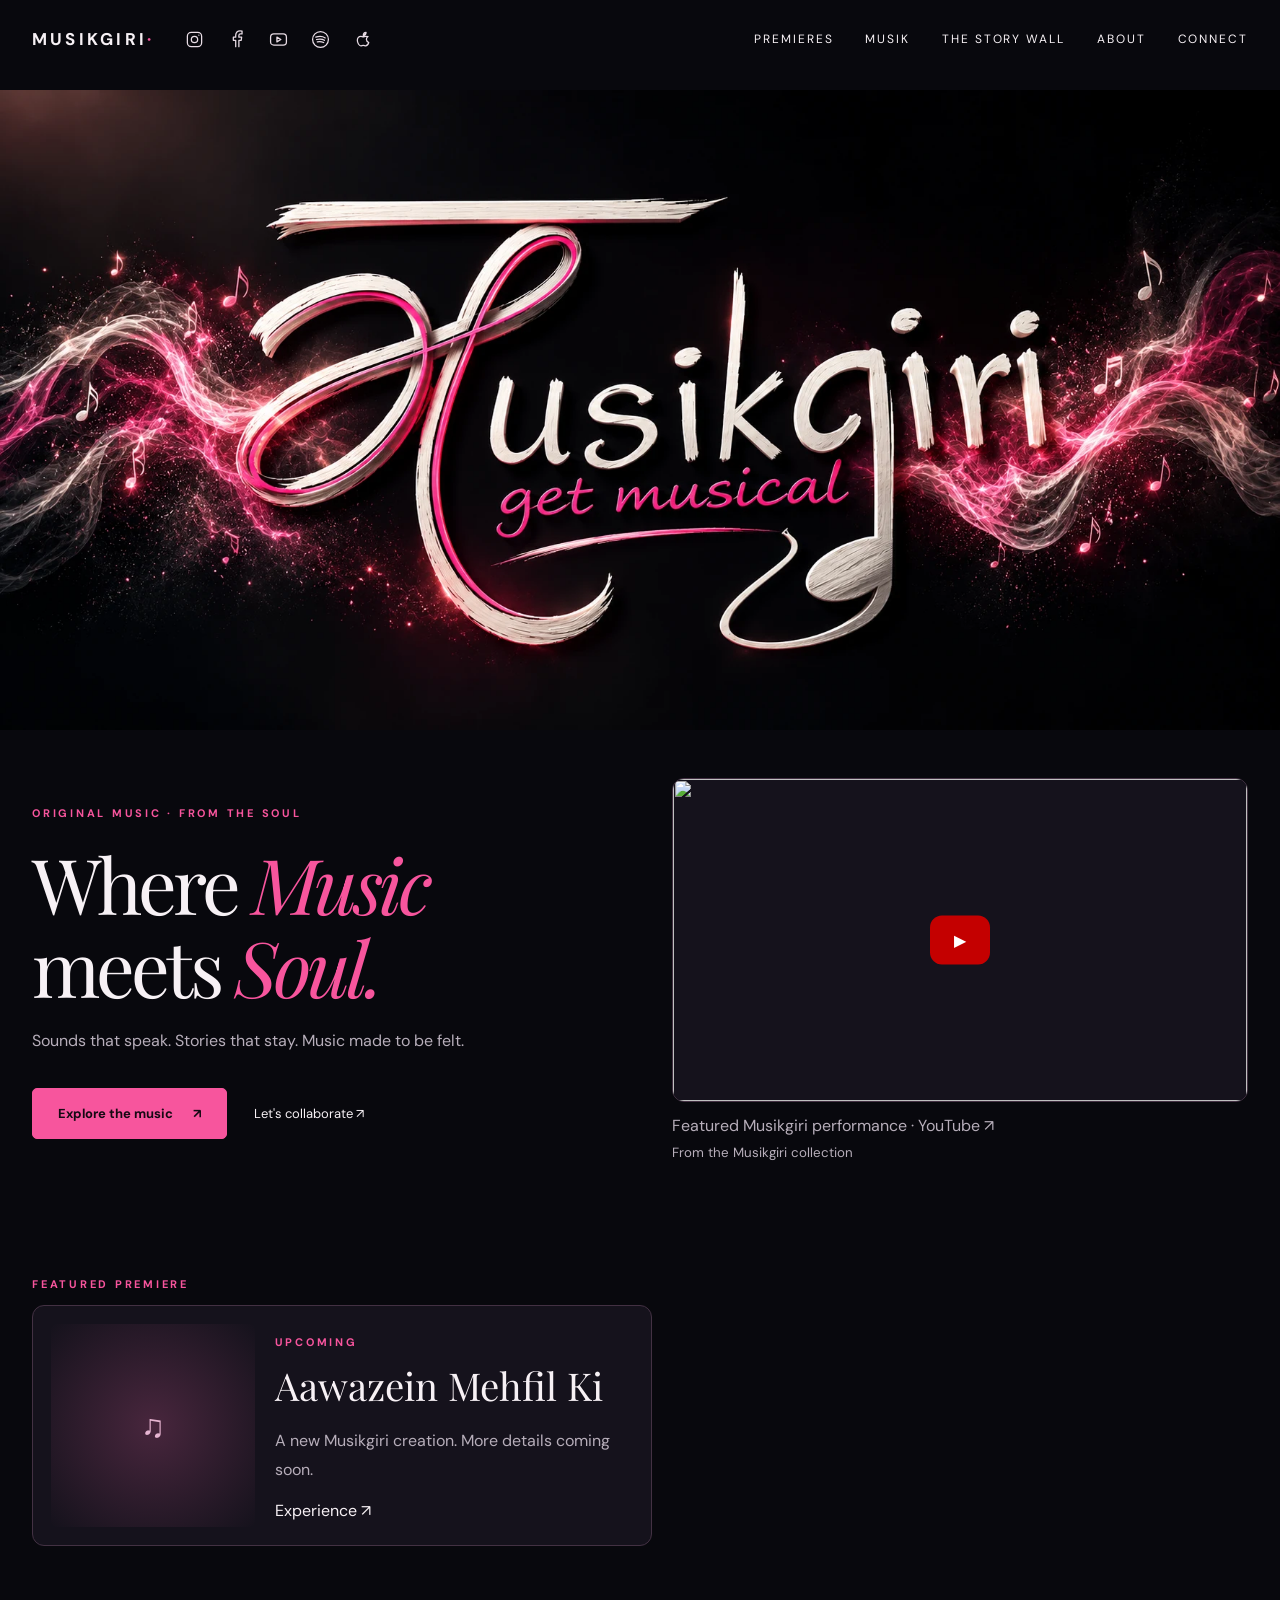
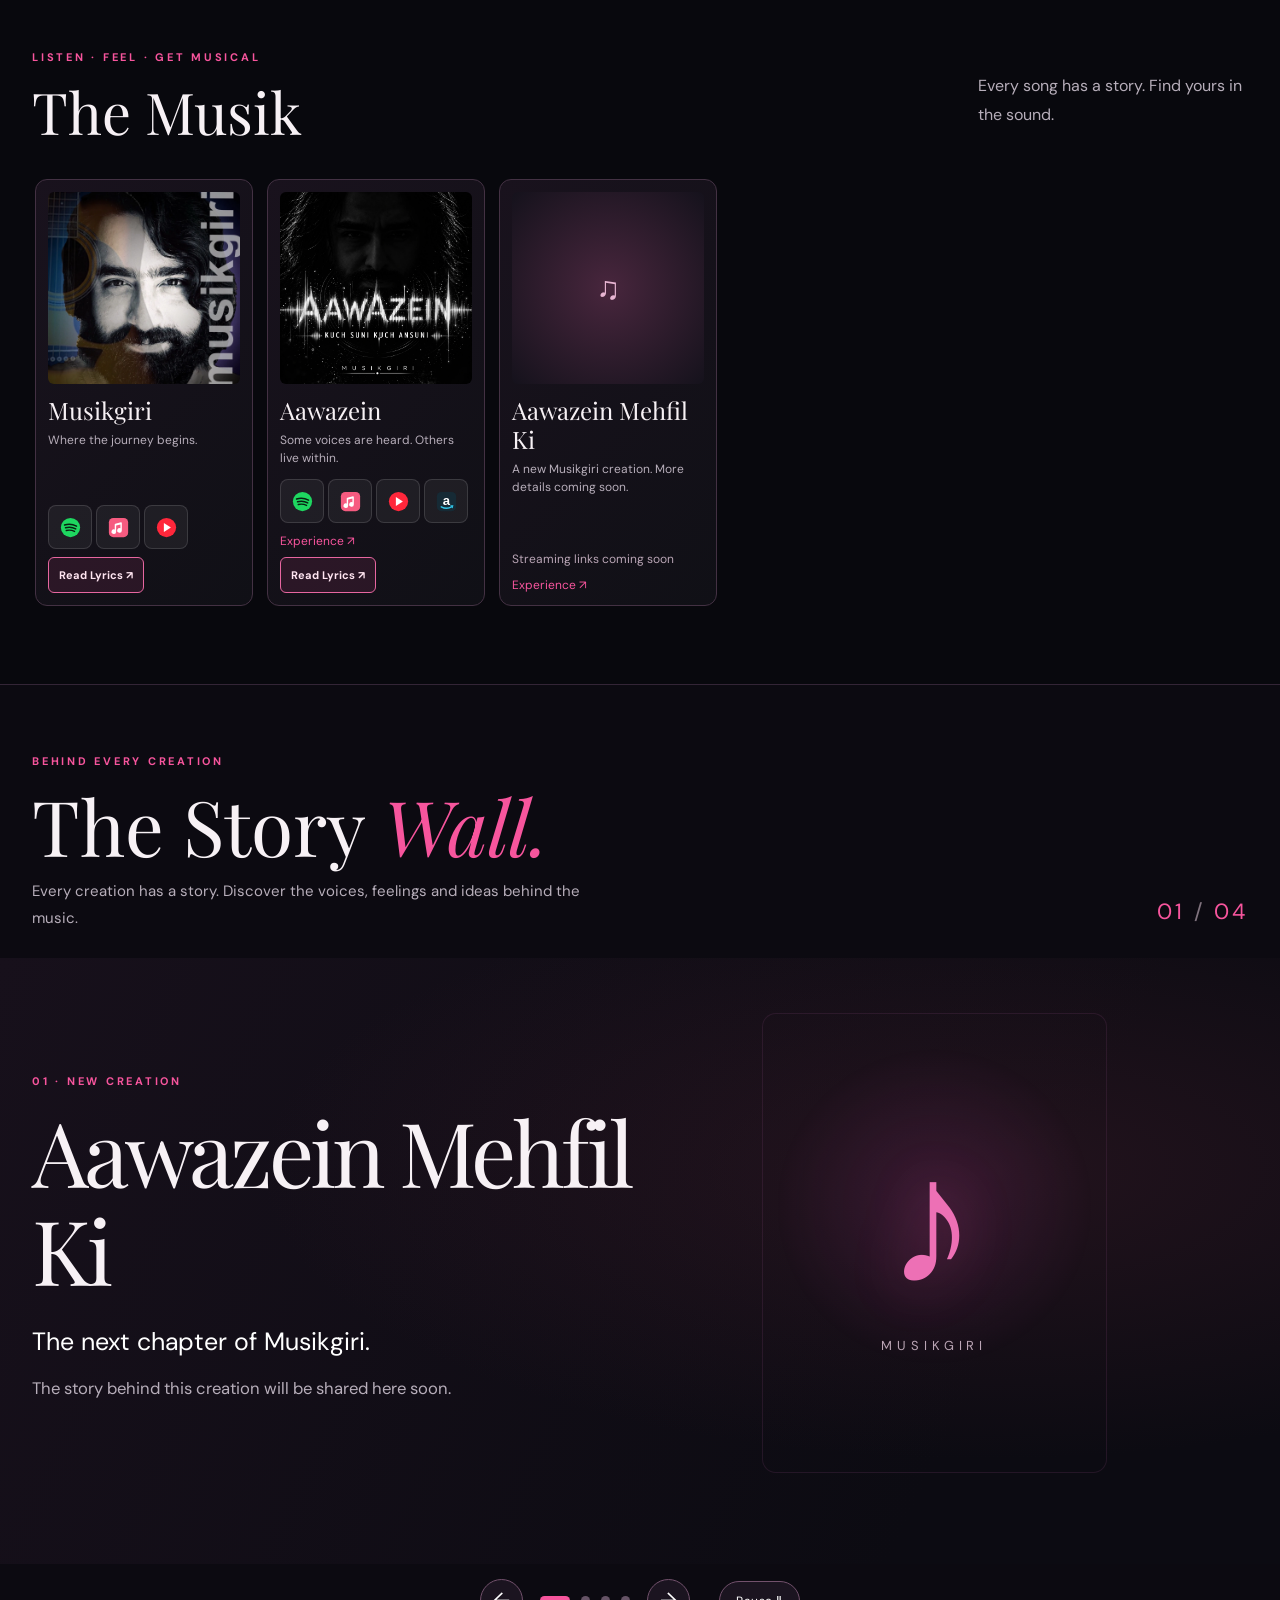
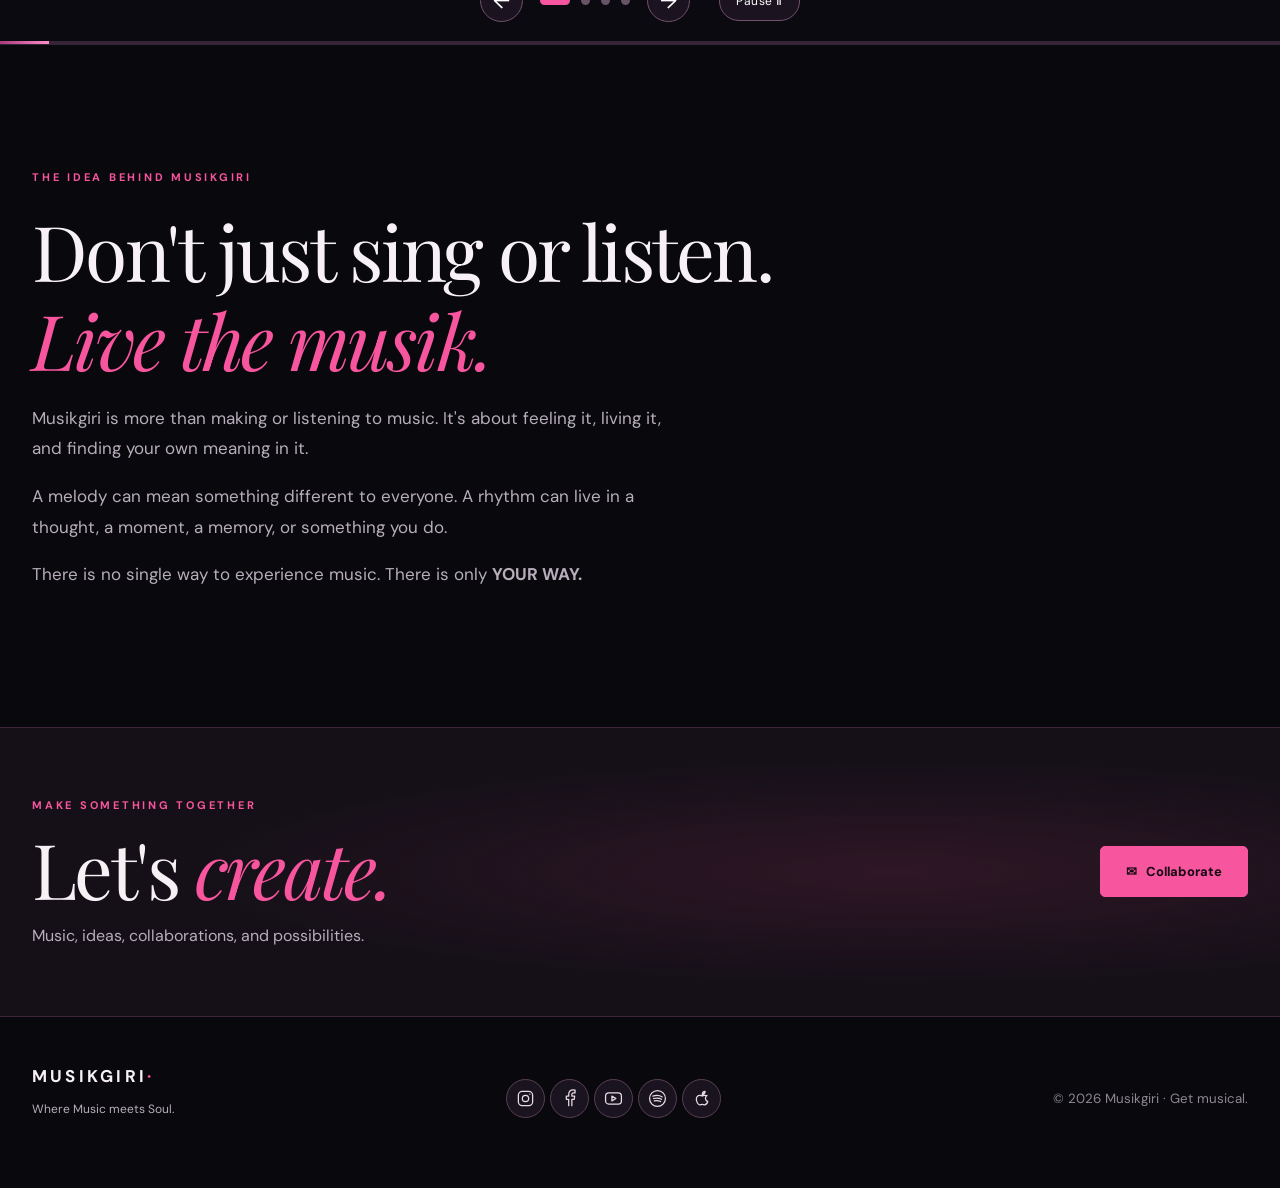
==== commit 4966cbb2: "musikgiri V2" ====
--- a/index.html
+++ b/index.html
@@ -4,92 +4,23 @@
 <title>Musikgiri — Where Music Meets Soul</title><meta content="Musikgiri — original music from the soul. Listen, feel and create." name="description"/>
 <link href="https://fonts.googleapis.com" rel="preconnect"/><link crossorigin="" href="https://fonts.gstatic.com" rel="preconnect"/>
 <link href="https://fonts.googleapis.com/css2?family=DM+Sans:wght@400;500;600;700&amp;family=Playfair+Display:ital,wght@0,400;0,500;1,400;1,500&amp;display=swap" rel="stylesheet"/>
-<link href="style.css" rel="stylesheet"/><link href="story-wall.css" rel="stylesheet"/><link href="lyrics.css" rel="stylesheet"/><link href="premieres.css" rel="stylesheet"/><script defer="True" src="analytics.js"></script></head>
+<link href="style.css" rel="stylesheet"/><link href="story-wall.css" rel="stylesheet"/><link href="lyrics.css" rel="stylesheet"/><link href="premieres.css" rel="stylesheet"/><script defer="True" src="analytics.js"></script><link href="release-system.css" rel="stylesheet"/></head>
 <body><header class="nav"><a class="wordmark" href="#home">MUSIKGIRI<span>·</span></a><div aria-label="Follow and listen to Musikgiri" class="header-socials" id="header-socials"></div><button aria-expanded="false" aria-label="Toggle navigation" class="menu-toggle" id="menu-toggle">☰</button><nav class="nav-links" id="nav-links"><a href="premieres/">Premieres</a><a href="#music">Musik</a><a href="#story-wall">The Story Wall</a><a href="#about">About</a><a href="#connect">Connect</a></nav></header>
 <main>
 <section aria-label="Musikgiri brand logo" class="hero" id="home"><div class="logo-stage"><img alt="Musikgiri — get musical, with glowing pink musical waves" class="hero-logo" src="assets/musikgiri-logo.webp"/><span aria-hidden="true" class="logo-energy"></span></div></section>
-<section class="intro container"><span class="eyebrow">Original music · From the soul</span><h1>Where <em>Music</em><br/>meets <em>Soul.</em></h1><p>Sounds that speak. Stories that stay. Music made to be felt.</p><div class="intro-actions"><a class="button" href="#music">Explore the music <span>↗</span></a><a class="text-link" href="#connect">Let's collaborate ↗</a></div></section>
-<section class="section container" id="music"><div class="section-head"><div><span class="eyebrow">Listen · Feel · Get musical</span><h2>The Musik</h2></div><p>Every song has a story. Find yours in the sound.</p></div><div class="release-grid" id="release-grid"></div></section>
+<section class="intro container"><div class="intro-copy"><span class="eyebrow">Original music · From the soul</span><h1>Where <em>Music</em><br/>meets <em>Soul.</em></h1><p>Sounds that speak. Stories that stay. Music made to be felt.</p><div class="intro-actions"><a class="button" href="#music">Explore the music <span>↗</span></a><a class="text-link" href="#connect">Let's collaborate ↗</a></div></div><div class="featured-video"><div class="video-stage"><button type="button" class="video-load" data-youtube="7mVLbth7wIg" aria-label="Play Featured Musikgiri performance"><img src="https://i.ytimg.com/vi/7mVLbth7wIg/hqdefault.jpg" alt="" loading="lazy"><span>▶</span></button></div><p>Featured Musikgiri performance · <a href="https://www.youtube.com/watch?v=7mVLbth7wIg" target="_blank" rel="noopener noreferrer">YouTube ↗</a></p><small>From the Musikgiri collection</small></div></section><section class="container featured-release"><span class="eyebrow">Featured premiere</span><a class="collection-card" href="/premieres/aawazein-mehfil-ki/"><div class="release-placeholder">♫</div><div><span class="eyebrow">upcoming</span><h3>Aawazein Mehfil Ki</h3><p>A new Musikgiri creation. More details coming soon.</p><span>Experience ↗</span></div></a></section>
+<section class="section container" id="music"><div class="section-head"><div><span class="eyebrow">Listen · Feel · Get musical</span><h2>The Musik</h2></div><p>Every song has a story. Find yours in the sound.</p><div class="musik-shelf-controls" hidden><button type="button" id="musik-prev" aria-label="Previous releases" aria-controls="release-grid">←</button><button type="button" id="musik-next" aria-label="Next releases" aria-controls="release-grid">→</button></div></div><div class="release-grid" id="release-grid" role="region" aria-label="Music releases, scroll horizontally to browse" tabindex="0"></div></section>
 <section aria-label="The Story Wall" class="story-wall" id="story-wall">
-<div class="story-wall-head container"><div><span class="eyebrow">Behind every creation</span><h2>The Story <em>Wall.</em></h2><p>Every creation has a story. Discover the voices, feelings and ideas behind the music.</p></div><div aria-live="off" class="story-index"><span id="story-current">01</span> <span class="story-index-divider">/</span> 03</div></div>
+<div class="story-wall-head container"><div><span class="eyebrow">Behind every creation</span><h2>The Story <em>Wall.</em></h2><p>Every creation has a story. Discover the voices, feelings and ideas behind the music.</p></div><div aria-live="off" class="story-index"><span id="story-current">01</span> <span class="story-index-divider">/</span> 04</div></div>
 <div class="story-carousel-shell">
-<div aria-label="Stories behind Musikgiri creations" aria-roledescription="carousel" class="story-carousel" id="story-carousel" tabindex="0">
-<article aria-label="1 of 3: Aawazein" aria-roledescription="slide" class="story-panel story-aawazein" id="story-aawazein">
-<div class="story-panel-inner container"><div class="story-words"><span class="eyebrow">01 · Behind Aawazein</span><h3>Aawazein</h3><p class="story-lead">All of us have countless voices within us — guiding us.</p><p>Sometimes you're a kid. Sometimes a professional, a rockstar, a chef, a jury member, a judge, a protestor — and so much more.</p><p>Some voices are loud. Others are barely heard. Each is part of who we are.</p><p><strong>Acknowledge those voices. Embrace them!</strong></p><p class="story-signoff">Aawazein — <em>Some voices that we choose. And some that choose us.</em></p></div><div class="story-picture"><img alt="Aawazein poster: a guitarist surrounded by smoky versions of the same person" height="1671" loading="lazy" src="assets/aawazein-experience-poster.webp" width="941"/></div></div>
-</article>
-<article aria-label="2 of 3: Musikgiri" aria-roledescription="slide" class="story-panel story-musikgiri" id="story-musikgiri">
-<div class="story-panel-inner container"><div class="story-words"><span class="eyebrow">02 · Behind Musikgiri</span><h3>Musikgiri</h3><p class="story-lead">Where Music meets Soul.</p><p>Music isn't just something we make or listen to. It's something we feel, live, and discover in the things we do.</p><p>A melody can mean something different to everyone. A rhythm can live in a thought, a moment, a memory, or anything we do.</p><p>There is no single way to experience music. There is only <strong>your way.</strong></p><p class="story-signoff"><em>Don't just sing or listen. Live the music.</em></p></div><div class="story-picture story-square"><img alt="Musikgiri original release artwork" loading="lazy" src="assets/musikgiri-cover.webp"/></div></div>
-</article>
-<article aria-label="3 of 3: Upcoming creations" aria-roledescription="slide" class="story-panel story-future" id="story-future">
-<div class="story-panel-inner container"><div class="story-words"><span class="eyebrow">03 · The stories yet to come</span><h3>More voices.<br/><em>More stories.</em></h3><p class="story-lead">Every creation opens another world.</p><p>New music, new ideas, new moments — and the stories that give them meaning.</p><p>As new Musikgiri creations arrive, their stories will live here.</p><p class="story-signoff"><em>The Story Wall is only beginning.</em></p></div><div aria-hidden="true" class="story-future-art"><div class="future-wave">♪</div><div>MUSIKGIRI</div></div></div>
-</article>
-</div>
-<div class="story-toolbar container"><button aria-label="Previous story" class="story-arrow" id="story-prev" type="button">←</button><div aria-label="Choose a story" class="story-dots"><button aria-current="true" aria-label="Aawazein" data-story="0" type="button"></button><button aria-label="Musikgiri" data-story="1" type="button"></button><button aria-label="Upcoming creations" data-story="2" type="button"></button></div><button aria-label="Next story" class="story-arrow" id="story-next" type="button">→</button><button aria-label="Pause automatic story rotation" aria-pressed="true" class="story-play" id="story-play" type="button">Pause <span aria-hidden="true">Ⅱ</span></button></div>
+<div aria-label="Stories behind Musikgiri creations" aria-roledescription="carousel" class="story-carousel" id="story-carousel" tabindex="0"><article class="story-panel story-aawazein-mehfil-ki" id="story-aawazein-mehfil-ki" aria-label="1 of 4: Aawazein Mehfil Ki" aria-roledescription="slide"><div class="story-panel-inner container"><div class="story-words"><span class="eyebrow">01 · New creation</span><h3>Aawazein Mehfil Ki</h3><p class="story-lead">The next chapter of Musikgiri.</p><p class="story-">The story behind this creation will be shared here soon.</p></div><div class="story-future-art" aria-hidden="true"><div class="future-wave">♪</div><div>MUSIKGIRI</div></div></div></article><article class="story-panel story-aawazein" id="story-aawazein" aria-label="2 of 4: Aawazein" aria-roledescription="slide"><div class="story-panel-inner container"><div class="story-words"><span class="eyebrow">02 · Behind Aawazein</span><h3>Aawazein</h3><p class="story-lead">All of us have countless voices within us — guiding us.</p><p class="story-">Sometimes you&#x27;re a kid. Sometimes a professional, a rockstar, a chef, a jury member, a judge, a protestor — and so much more.</p><p class="story-">Some voices are loud. Others are barely heard. Each is part of who we are.</p><p class="story-bold"><strong>Acknowledge those voices. Embrace them!</strong></p><p class="story-signoff"><em>Aawazein — Some voices that we choose. And some that choose us.</em></p></div><div class="story-picture "><img src="/assets/aawazein-experience-poster.webp" alt="Aawazein poster: a guitarist surrounded by smoky versions of the same person" loading="lazy"></div></div></article><article class="story-panel story-musikgiri" id="story-musikgiri" aria-label="3 of 4: Musikgiri" aria-roledescription="slide"><div class="story-panel-inner container"><div class="story-words"><span class="eyebrow">03 · Behind Musikgiri</span><h3>Musikgiri</h3><p class="story-lead">Where Music meets Soul.</p><p class="story-">Music isn&#x27;t just something we make or listen to. It&#x27;s something we feel, live, and discover in the things we do.</p><p class="story-">A melody can mean something different to everyone. A rhythm can live in a thought, a moment, a memory, or anything we do.</p><p class="story-bold"><strong>There is no single way to experience music. There is only your way.</strong></p><p class="story-signoff"><em>Don&#x27;t just sing or listen. Live the music.</em></p></div><div class="story-picture story-square"><img src="/assets/musikgiri-cover.webp" alt="Musikgiri original release artwork" loading="lazy"></div></div></article><article class="story-panel story-future" id="story-future" aria-label="4 of 4: More voices. More stories." aria-roledescription="slide"><div class="story-panel-inner container"><div class="story-words"><span class="eyebrow">04 · The stories yet to come</span><h3>More voices. More stories.</h3><p class="story-lead">Every creation opens another world.</p><p class="story-">New music, new ideas, new moments — and the stories that give them meaning.</p><p class="story-">As new Musikgiri creations arrive, their stories will live here.</p><p class="story-signoff"><em>The Story Wall is only beginning.</em></p></div><div class="story-future-art" aria-hidden="true"><div class="future-wave">♪</div><div>MUSIKGIRI</div></div></div></article></div>
+<div class="story-toolbar container"><button aria-label="Previous story" class="story-arrow" id="story-prev" type="button">←</button><div aria-label="Choose a story" class="story-dots"><button type="button" data-story="0" aria-label="Aawazein Mehfil Ki" aria-current="true"></button><button type="button" data-story="1" aria-label="Aawazein"></button><button type="button" data-story="2" aria-label="Musikgiri"></button><button type="button" data-story="3" aria-label="More voices. More stories."></button></div><button aria-label="Next story" class="story-arrow" id="story-next" type="button">→</button><button aria-label="Pause automatic story rotation" aria-pressed="true" class="story-play" id="story-play" type="button">Pause <span aria-hidden="true">Ⅱ</span></button></div>
 <div aria-hidden="true" class="story-timer"><div id="story-timer-progress"></div></div>
 </div>
 </section>
 <section class="section container about" id="about"><span class="eyebrow">The idea behind Musikgiri</span><h2>Don't just sing or listen.<br/><em>Live the musik.</em></h2><p>Musikgiri is more than making or listening to music. It's about feeling it, living it, and finding your own meaning in it.</p><p>A melody can mean something different to everyone. A rhythm can live in a thought, a moment, a memory, or something you do.</p><p>There is no single way to experience music. There is only <strong>YOUR WAY.</strong></p></section>
 <section class="connect" id="connect"><div class="container connect-inner"><div><span class="eyebrow">Make something together</span><h2>Let's <em>create.</em></h2><p>Music, ideas, collaborations, and possibilities.</p></div><a class="button" href="mailto:mymusikgiri@gmail.com?subject=Collaborate%20with%20Musikgiri">✉   Collaborate</a></div></section>
-</main>
-<!-- Lyrics are present in the initial HTML for accessibility and search indexing. -->
-<dialog aria-labelledby="lyrics-title-aawazein" class="lyrics-dialog" id="lyrics-aawazein">
-<div class="lyrics-dialog-inner">
-<header class="lyrics-dialog-head"><div><span class="eyebrow">Original lyrics · Musikgiri</span><h2 id="lyrics-title-aawazein">Aawazein <em>Lyrics</em></h2><p>Original lyrics.</p></div><button aria-label="Close Aawazein lyrics" class="lyrics-close" data-close-lyrics="" type="button">✕</button></header>
-<div aria-hidden="true" class="lyrics-columns-head"><span>Original lyrics</span><span>....</span></div>
-<div class="lyrics-dialog-content"><section class="lyric-verse"><h4>Verse 1</h4><div class="lyric-pair"><div class="lyric-original" lang="hi"><p>आवाज़ें कुछ शोर की हैं
-ख़ामोशी की कुछ आवाज़ें
-आवाज़ें
-अल्फ़ाज़ों में तो कहती हैं
-बिन बोले भी कुछ आवाज़ें
-आवाज़ें</p></div><div class="lyric-meaning" lang="en"><p>Some voices arrive as noise; others speak through silence. Some find words, while others communicate without a single word.</p></div></div></section><section class="lyric-verse"><h4>Verse 1 · Reprise</h4><div class="lyric-pair"><div class="lyric-original" lang="hi"><p>आवाज़ें कुछ शोर की हैं
-ख़ामोशी की कुछ आवाज़ें
-आवाज़ें
-अल्फ़ाज़ों में तो कहती हैं
-बिन बोले भी कुछ आवाज़ें
-आवाज़ें</p></div><div class="lyric-meaning" lang="en"><p>The opening thought returns: even silence has a voice, and expression is not limited to what we say aloud.</p></div></div></section><section class="lyric-verse"><h4>Verse 2</h4><div class="lyric-pair"><div class="lyric-original" lang="hi"><p>कुछ मनगढ़ंत सी
-आवाज़ें
-कुछ सच्ची सी भी
-आवाज़ें
-कुछ बाहर की और
-कुछ अंदर की भी
-कुछ मनगढ़ंत सी
-कुछ सच्ची सी भी
-कुछ बाहर की और
-कुछ अंदर की भी</p></div><div class="lyric-meaning" lang="en"><p>Some voices are imagined, others are real. Some come from the world around us; others rise from within. Both shape how we experience life.</p></div></div></section><section class="lyric-verse"><h4>Verse 3</h4><div class="lyric-pair"><div class="lyric-original" lang="hi"><p>मुझसे ये तुझ तक पहुँचे तो मक़सद है ये आवाज़ें
-ख़ुद मैं ही ना सुन पाऊँ तो, बेमतलब की ये आवाज़ें</p></div><div class="lyric-meaning" lang="en"><p>A voice finds purpose when it reaches another person. But if I cannot hear my own inner voice, what meaning does it hold?</p></div></div></section><section class="lyric-verse"><h4>Verse 4</h4><div class="lyric-pair"><div class="lyric-original" lang="hi"><p>कुछ मनगढ़ंत सी आवाज़ें
-कुछ सच्ची सी भी आवाज़
-कुछ बाहर की और कुछ अंदर की भी</p></div><div class="lyric-meaning" lang="en"><p>The song revisits its central contrast: imagined and true, outside and inside. All are part of our inner conversation.</p></div></div></section><section class="lyric-verse"><h4>Bridge</h4><div class="lyric-pair"><div class="lyric-original" lang="hi"><p>जो कह ना सके थे हम कभी
-वो लफ़्ज़ हवा में रह गए
-तू पास आया, समझ लिया
-जो राज़ आँखों में बह गए</p></div><div class="lyric-meaning" lang="en"><p>Words we could never say seemed to linger in the air. Someone close enough understood the secrets our eyes had already revealed.</p></div></div></section><section class="lyric-verse"><h4>Final Chorus</h4><div class="lyric-pair"><div class="lyric-original" lang="hi"><p>दिल से ये दिल तक पहुँचे तो
-फिर धड़कन है ये
-आवाज़ें
-आवाज़ें
-आवाज़ों
-की इस
-दुनिया में
-पहचान है कुछ ये
-आवाज़ें</p></div><div class="lyric-meaning" lang="en"><p>When voices travel from one heart to another, they become a heartbeat — a way of recognizing ourselves amid a world of voices.</p></div></div></section><section class="lyric-verse"><h4>Vibrant Outro</h4><div class="lyric-pair"><div class="lyric-original" lang="hi"><p>कुछ मनगढ़ंत सी आवाज़ें
-कुछ सच्ची सी भी
-आवाज़
-कुछ बाहर की और कुछ अंदर की भी
-आवाज़ें, आवाज़ें
-सुन kehti kya hai..ye
-आवाज़ें, आवाज़ें
-आवाज़ें…
-
-Kho ja Tu..
-Musikgiri Main..
-
-(Aawazein)</p></div><div class="lyric-meaning" lang="en"><p>Listen to what these voices are trying to say. The outro carries that invitation into Musikgiri: lose yourself in music and in the voices that make you who you are.</p></div></div></section></div>
-<footer class="lyrics-dialog-foot"><span>© Musikgiri · Original lyrics</span><button class="lyrics-done" data-close-lyrics="" type="button">Close lyrics ↑</button></footer>
-</div>
-</dialog>
-<dialog aria-labelledby="lyrics-title-musikgiri" class="lyrics-dialog" id="lyrics-musikgiri">
-<div class="lyrics-dialog-inner">
-<header class="lyrics-dialog-head"><div><span class="eyebrow">Original lyrics · Musikgiri</span><h2 id="lyrics-title-musikgiri">Musikgiri <em>Lyrics</em></h2><p>Original lyrics.</p></div><button aria-label="Close Musikgiri lyrics" class="lyrics-close" data-close-lyrics="" type="button">✕</button></header>
-<div aria-hidden="true" class="lyrics-columns-head"><span>Original lyrics</span><span>....</span></div>
-<div class="lyrics-dialog-content"><section class="lyric-verse"><h4>Opening</h4><div class="lyric-pair"><div class="lyric-original" lang="hi"><p>खो जा तू
+</main><dialog aria-labelledby="lyrics-title-musikgiri" class="lyrics-dialog" id="lyrics-musikgiri"><div class="lyrics-dialog-inner"><header class="lyrics-dialog-head"><div><span class="eyebrow">Original lyrics · Musikgiri</span><h2 id="lyrics-title-musikgiri">Musikgiri <em>Lyrics</em></h2><p>Original lyrics and interpretation.</p></div><button aria-label="Close lyrics" class="lyrics-close" data-close-lyrics type="button">✕</button></header><div class="lyrics-columns-head" aria-hidden="true"><span>Original lyrics</span><span>English meaning</span></div><div class="lyrics-dialog-content"><section class="lyric-verse"><h4>Opening</h4><div class="lyric-pair"><div class="lyric-original" lang="hi"><p>खो जा तू
 Musikgiri main
 
 सुन…</p></div><div class="lyric-meaning" lang="en"><p>Let yourself get lost in Musikgiri. Listen — this is an invitation to act, not just to hear.</p></div></div></section><section class="lyric-verse"><h4>Verse 1</h4><div class="lyric-pair"><div class="lyric-original" lang="hi"><p>आये जो मौका
@@ -151,9 +82,54 @@
 ये पल है तेरा
 तू बन जा हीरो इस घड़ी में
 मौक़े पे मारा चौका
-लिख दे अपनी हिस्ट्री में</p></div><div class="lyric-meaning" lang="en"><p>A final push to move beyond hesitation — rise, act, and live the music.</p></div></div></section></div>
-<footer class="lyrics-dialog-foot"><span>© Musikgiri · Original lyrics</span><button class="lyrics-done" data-close-lyrics="" type="button">Close lyrics ↑</button></footer>
-</div>
-</dialog>
+लिख दे अपनी हिस्ट्री में</p></div><div class="lyric-meaning" lang="en"><p>A final push to move beyond hesitation — rise, act, and live the music.</p></div></div></section></div><footer class="lyrics-dialog-foot"><span>© Musikgiri · Original lyrics</span><button class="lyrics-done" data-close-lyrics type="button">Close lyrics ↑</button></footer></div></dialog><dialog aria-labelledby="lyrics-title-aawazein" class="lyrics-dialog" id="lyrics-aawazein"><div class="lyrics-dialog-inner"><header class="lyrics-dialog-head"><div><span class="eyebrow">Original lyrics · Musikgiri</span><h2 id="lyrics-title-aawazein">Aawazein <em>Lyrics</em></h2><p>Original lyrics and interpretation.</p></div><button aria-label="Close lyrics" class="lyrics-close" data-close-lyrics type="button">✕</button></header><div class="lyrics-columns-head" aria-hidden="true"><span>Original lyrics</span><span>English meaning</span></div><div class="lyrics-dialog-content"><section class="lyric-verse"><h4>Verse 1</h4><div class="lyric-pair"><div class="lyric-original" lang="hi"><p>आवाज़ें कुछ शोर की हैं
+ख़ामोशी की कुछ आवाज़ें
+आवाज़ें
+अल्फ़ाज़ों में तो कहती हैं
+बिन बोले भी कुछ आवाज़ें
+आवाज़ें</p></div><div class="lyric-meaning" lang="en"><p>Some voices arrive as noise; others speak through silence. Some find words, while others communicate without a single word.</p></div></div></section><section class="lyric-verse"><h4>Verse 1 · Reprise</h4><div class="lyric-pair"><div class="lyric-original" lang="hi"><p>आवाज़ें कुछ शोर की हैं
+ख़ामोशी की कुछ आवाज़ें
+आवाज़ें
+अल्फ़ाज़ों में तो कहती हैं
+बिन बोले भी कुछ आवाज़ें
+आवाज़ें</p></div><div class="lyric-meaning" lang="en"><p>The opening thought returns: even silence has a voice, and expression is not limited to what we say aloud.</p></div></div></section><section class="lyric-verse"><h4>Verse 2</h4><div class="lyric-pair"><div class="lyric-original" lang="hi"><p>कुछ मनगढ़ंत सी
+आवाज़ें
+कुछ सच्ची सी भी
+आवाज़ें
+कुछ बाहर की और
+कुछ अंदर की भी
+कुछ मनगढ़ंत सी
+कुछ सच्ची सी भी
+कुछ बाहर की और
+कुछ अंदर की भी</p></div><div class="lyric-meaning" lang="en"><p>Some voices are imagined, others are real. Some come from the world around us; others rise from within. Both shape how we experience life.</p></div></div></section><section class="lyric-verse"><h4>Verse 3</h4><div class="lyric-pair"><div class="lyric-original" lang="hi"><p>मुझसे ये तुझ तक पहुँचे तो मक़सद है ये आवाज़ें
+ख़ुद मैं ही ना सुन पाऊँ तो, बेमतलब की ये आवाज़ें</p></div><div class="lyric-meaning" lang="en"><p>A voice finds purpose when it reaches another person. But if I cannot hear my own inner voice, what meaning does it hold?</p></div></div></section><section class="lyric-verse"><h4>Verse 4</h4><div class="lyric-pair"><div class="lyric-original" lang="hi"><p>कुछ मनगढ़ंत सी आवाज़ें
+कुछ सच्ची सी भी आवाज़
+कुछ बाहर की और कुछ अंदर की भी</p></div><div class="lyric-meaning" lang="en"><p>The song revisits its central contrast: imagined and true, outside and inside. All are part of our inner conversation.</p></div></div></section><section class="lyric-verse"><h4>Bridge</h4><div class="lyric-pair"><div class="lyric-original" lang="hi"><p>जो कह ना सके थे हम कभी
+वो लफ़्ज़ हवा में रह गए
+तू पास आया, समझ लिया
+जो राज़ आँखों में बह गए</p></div><div class="lyric-meaning" lang="en"><p>Words we could never say seemed to linger in the air. Someone close enough understood the secrets our eyes had already revealed.</p></div></div></section><section class="lyric-verse"><h4>Final Chorus</h4><div class="lyric-pair"><div class="lyric-original" lang="hi"><p>दिल से ये दिल तक पहुँचे तो
+फिर धड़कन है ये
+आवाज़ें
+आवाज़ें
+आवाज़ों
+की इस
+दुनिया में
+पहचान है कुछ ये
+आवाज़ें</p></div><div class="lyric-meaning" lang="en"><p>When voices travel from one heart to another, they become a heartbeat — a way of recognizing ourselves amid a world of voices.</p></div></div></section><section class="lyric-verse"><h4>Vibrant Outro</h4><div class="lyric-pair"><div class="lyric-original" lang="hi"><p>कुछ मनगढ़ंत सी आवाज़ें
+कुछ सच्ची सी भी
+आवाज़
+कुछ बाहर की और कुछ अंदर की भी
+आवाज़ें, आवाज़ें
+सुन kehti kya hai..ye
+आवाज़ें, आवाज़ें
+आवाज़ें…
+
+Kho ja Tu..
+Musikgiri Main..
+
+(Aawazein)</p></div><div class="lyric-meaning" lang="en"><p>Listen to what these voices are trying to say. The outro carries that invitation into Musikgiri: lose yourself in music and in the voices that make you who you are.</p></div></div></section></div><footer class="lyrics-dialog-foot"><span>© Musikgiri · Original lyrics</span><button class="lyrics-done" data-close-lyrics type="button">Close lyrics ↑</button></footer></div></dialog>
+<!-- Lyrics are present in the initial HTML for accessibility and search indexing. -->
+
+
 <footer class="container footer"><div><strong>MUSIKGIRI<span>·</span></strong><p>Where Music meets Soul.</p></div><div class="social-links" id="social-links"></div><small>© <span id="year"></span> Musikgiri · Get musical.</small></footer>
-<script defer="" src="story-wall.js"></script><script src="config.js"></script><script src="site.js"></script><script defer="True" src="premieres.js"></script><script defer="" src="lyrics.js"></script></body></html>+<script defer="" src="story-wall.js"></script><script src="config.js"></script><script src="site.js"></script><script defer="True" src="premieres.js"></script><script defer="" src="lyrics.js"></script><script defer="" src="featured-video.js"></script></body></html>
--- a/lyrics.css
+++ b/lyrics.css
@@ -21,5 +21,5 @@
 .lyric-meaning p {margin:0;color:#c9bbc9;line-height:inherit}
 .lyrics-dialog-foot {display:flex;justify-content:space-between;align-items:center;gap:15px;padding:14px 35px;border-top:1px solid #362b39;color:#a998ac;font-size:11px;background:#16101a}
 .lyrics-done {border:1px solid #654b61;background:transparent;border-radius:5px;color:#f7e4ee;padding:9px 13px;cursor:pointer}
-@media(max-width:650px) {.lyrics-dialog {width:calc(100vw - 16px);max-height:94dvh}.lyrics-dialog-inner {max-height:94dvh}.lyrics-dialog-head {padding:18px 18px 12px}.lyrics-dialog-content {padding:0 18px 15px}.lyrics-columns-head {display:none}.lyric-pair {grid-template-columns:1fr;gap:15px}.lyric-original {font-size:15px}.lyric-meaning {border-left:2px solid #a44774;padding-left:15px;font-size:13px}.lyric-meaning:before {content:'MEANING IN ENGLISH';display:block;font-size:10px;letter-spacing:.12em;color:#f6a9cb;font-weight:700;margin-bottom:8px}.lyrics-dialog-foot {padding:12px 18px}}
+@media(max-width:650px) {.lyrics-dialog {width:calc(100vw - 16px);max-height:94dvh}.lyrics-dialog-inner {max-height:94dvh}.lyrics-dialog-head {padding:18px 18px 12px}.lyrics-dialog-content {padding:0 18px 15px}.lyrics-columns-head {display:none}.lyric-pair {grid-template-columns:1fr;gap:15px}.lyric-original {font-size:15px}.lyric-meaning {border-left:2px solid #a44774;padding-left:15px;font-size:13px}.lyric-meaning:before {content:'';display:block;font-size:10px;letter-spacing:.12em;color:#f6a9cb;font-weight:700;margin-bottom:8px}.lyrics-dialog-foot {padding:12px 18px}}
 @media(prefers-reduced-motion:reduce){.release .lyrics-trigger{transition:none}}
--- a/release-system.css
+++ b/release-system.css
@@ -0,0 +1,24 @@
+.intro:has(.featured-video){display:grid;grid-template-columns:1fr 1fr;gap:clamp(24px,5vw,70px);align-items:center}.intro:has(.featured-video) h1{font-size:clamp(48px,6vw,92px)}.featured-video{min-width:0}.video-stage{aspect-ratio:16/9;overflow:hidden;border-radius:12px;background:#15121c;border:1px solid #433143}.video-stage iframe,.video-load{width:100%;height:100%;border:0;display:block}.video-load{position:relative;cursor:pointer;padding:0;background:#15121c}.video-load img{width:100%;height:100%;object-fit:cover}.video-load span{position:absolute;left:50%;top:50%;transform:translate(-50%,-50%);background:#c40000;color:white;border-radius:12px;padding:14px 24px}.featured-video p{margin:10px 0 0}.featured-video small{color:var(--muted)}.collection{padding:55px 0 90px}.collection h1{font-size:clamp(48px,7vw,85px)}.collection-grid{display:grid;grid-template-columns:repeat(2,minmax(0,1fr));gap:20px}.collection-card{display:grid;grid-template-columns:35% 1fr;gap:20px;align-items:center;border:1px solid #433143;background:#15121c;border-radius:12px;padding:18px}.collection-card img,.release-placeholder{width:100%;aspect-ratio:1;object-fit:cover;border-radius:6px}.collection-card h3{font-size:clamp(24px,3vw,40px);margin:8px 0}.collection-card:hover,.collection-card:focus-visible{border-color:var(--pink)}.release-placeholder,.art-placeholder{display:grid;place-content:center;text-align:center;gap:12px;background:radial-gradient(ellipse,#48263d,#15121c);color:#e7b5d2;font-size:2rem}.art-placeholder{height:100%;padding:20px}.art-placeholder small{font-size:.85rem}.art-placeholder strong{font-family:Georgia,serif;font-weight:400}.featured-release{padding-bottom:35px}.featured-release .collection-card{max-width:620px;margin-top:12px}.release-experience{display:inline-block;color:var(--pink);font-size:13px;margin:14px 12px 0 0}.premieres-page #premieres .premiere-frame{animation:none;opacity:0;transition:opacity 1.2s ease;transform:none}.premieres-page #premieres .premiere-frame.is-active{opacity:1}.premiere-mobile-stream-links .unavailable{grid-column:1/-1}.premieres-page #premieres .premiere-bottom-actions{flex-wrap:wrap;gap:12px}@media(max-width:850px){.intro:has(.featured-video),.collection-grid{grid-template-columns:1fr}.featured-video{max-width:640px}.premieres-page #premieres .premiere-mobile-stream-links{grid-template-columns:repeat(auto-fit,minmax(48px,1fr))}}@media(prefers-reduced-motion:reduce){.premieres-page #premieres .premiere-frame{transition:none}}
+
+/* Compact horizontal music shelf, scoped to the homepage. */
+#music.section {padding-block:clamp(36px,5vw,65px)}
+#music .section-head {margin-bottom:20px;align-items:center}
+#music .section-head h2 {font-size:clamp(36px,4.5vw,60px)}
+#music .musik-shelf-controls {display:flex;gap:8px;align-items:center;flex-shrink:0}
+#music .musik-shelf-controls[hidden] {display:none}
+#music .musik-shelf-controls button {width:44px;height:44px;border:1px solid #5e4058;border-radius:50%;background:var(--panel);color:var(--white);cursor:pointer;font-size:20px}
+#music .musik-shelf-controls button:disabled {opacity:.35;cursor:default}
+#music .musik-shelf-controls button:focus-visible,#release-grid:focus-visible {outline:2px solid var(--pink);outline-offset:3px}
+#release-grid {display:flex;align-items:stretch;gap:14px;overflow-x:auto;scroll-snap-type:x proximity;scroll-padding-inline:3px;padding:3px 3px 14px;scrollbar-width:thin;scrollbar-color:#69405b transparent;overscroll-behavior-x:contain}
+#release-grid .release {flex:0 0 218px;min-width:0;display:flex;flex-direction:column;align-items:stretch;gap:12px;padding:12px;scroll-snap-align:start}
+#release-grid .release > img,#release-grid .release > .release-placeholder {display:block;width:100%;aspect-ratio:1;object-fit:cover}
+#release-grid .release > .release-placeholder {display:grid;place-content:center}
+#release-grid .release > div:last-child {min-width:0;display:flex;flex-direction:column;align-items:flex-start;flex:1}
+#release-grid .release h3 {font-size:clamp(20px,2vw,24px);line-height:1.2;margin:0 0 6px;overflow-wrap:anywhere}
+#release-grid .release p {font-size:12px;line-height:1.5;margin:0 0 12px}
+#release-grid .release .platforms {gap:4px;margin-top:auto}
+#release-grid .platforms a.musik-platform-icon {width:44px;height:44px;min-width:44px;min-height:44px;padding:9px;border-radius:8px}
+#release-grid .platforms a.musik-platform-icon svg {width:21px;height:21px}
+#release-grid .release-experience {margin:10px 0 0;font-size:12px}
+#release-grid .release .lyrics-trigger {margin-top:8px;padding:8px 10px;min-height:36px;font-size:11px}
+@media(max-width:620px){#music .section-head {display:flex;flex-wrap:wrap;gap:8px}#music .section-head p {margin:0;flex-basis:100%;order:3}#music .musik-shelf-controls {margin-left:auto}#release-grid {gap:10px}#release-grid .release {flex-basis:clamp(170px,53vw,205px);padding:10px}}
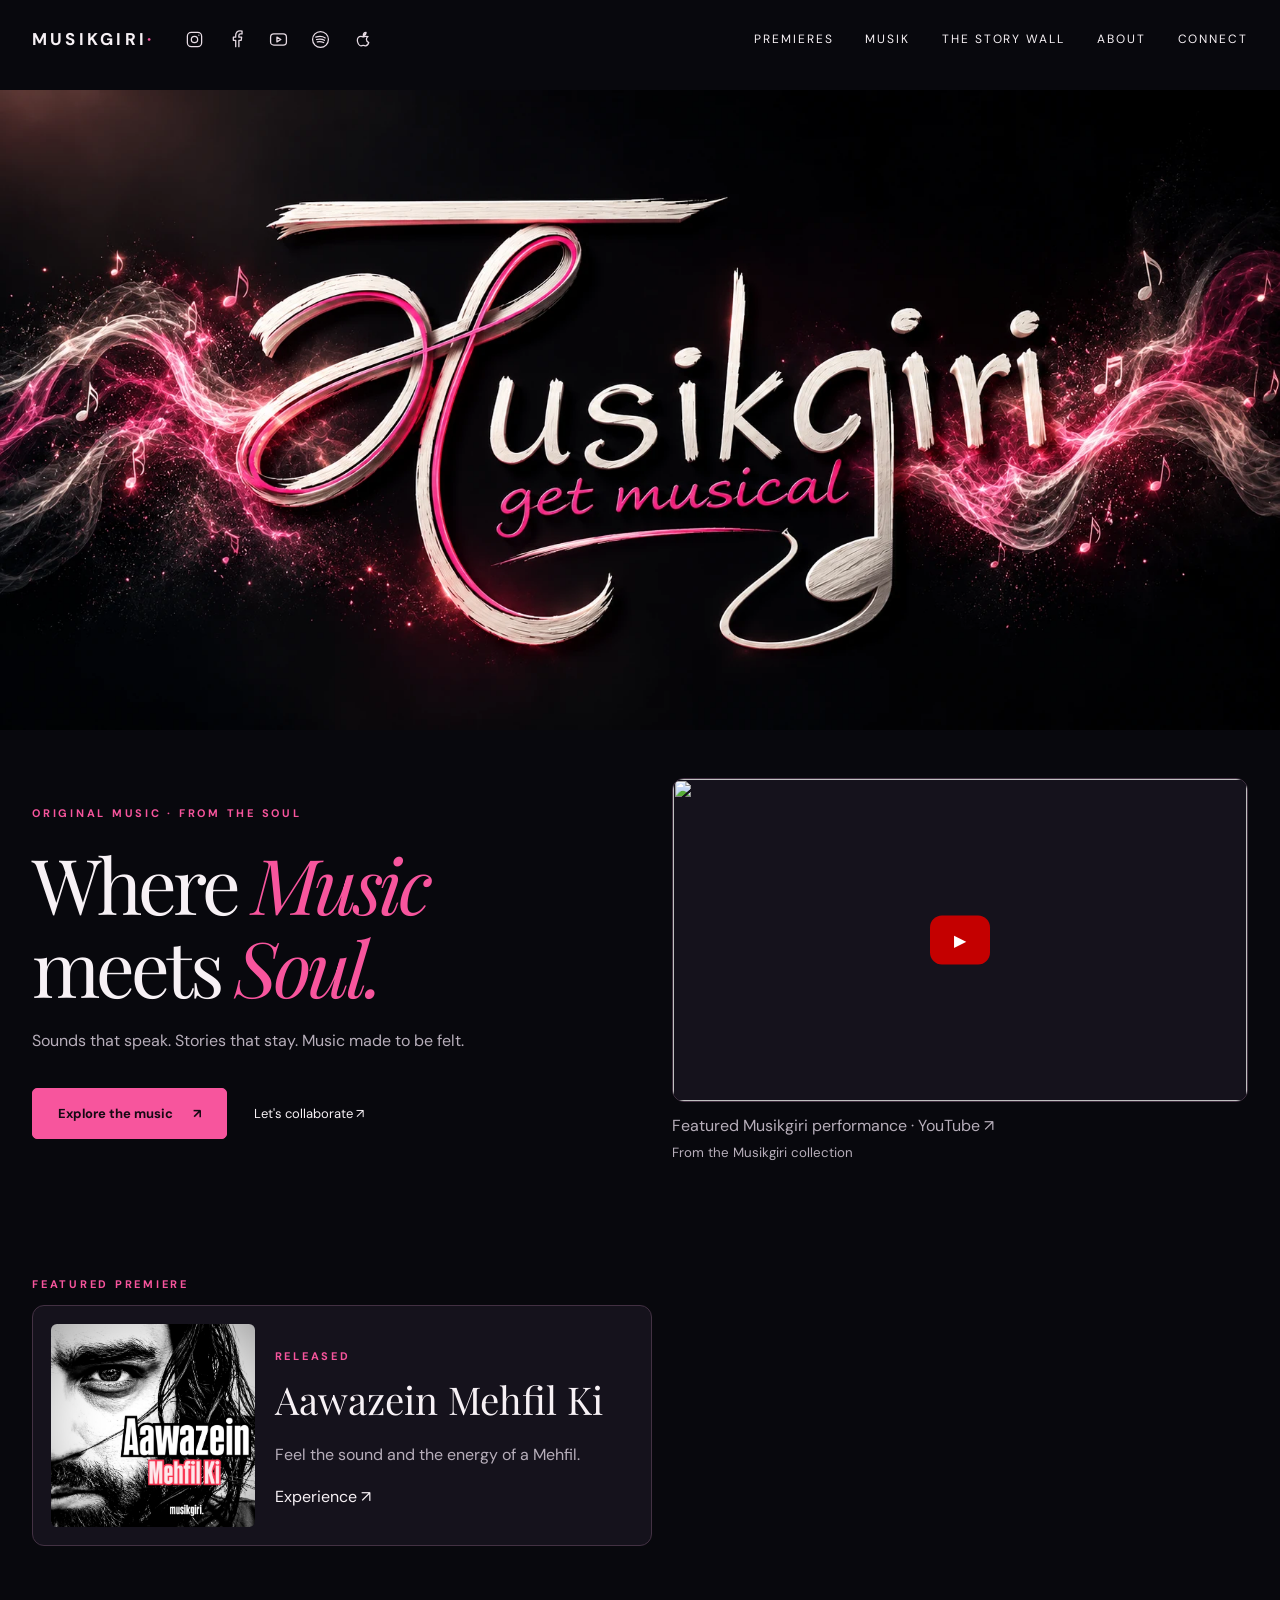
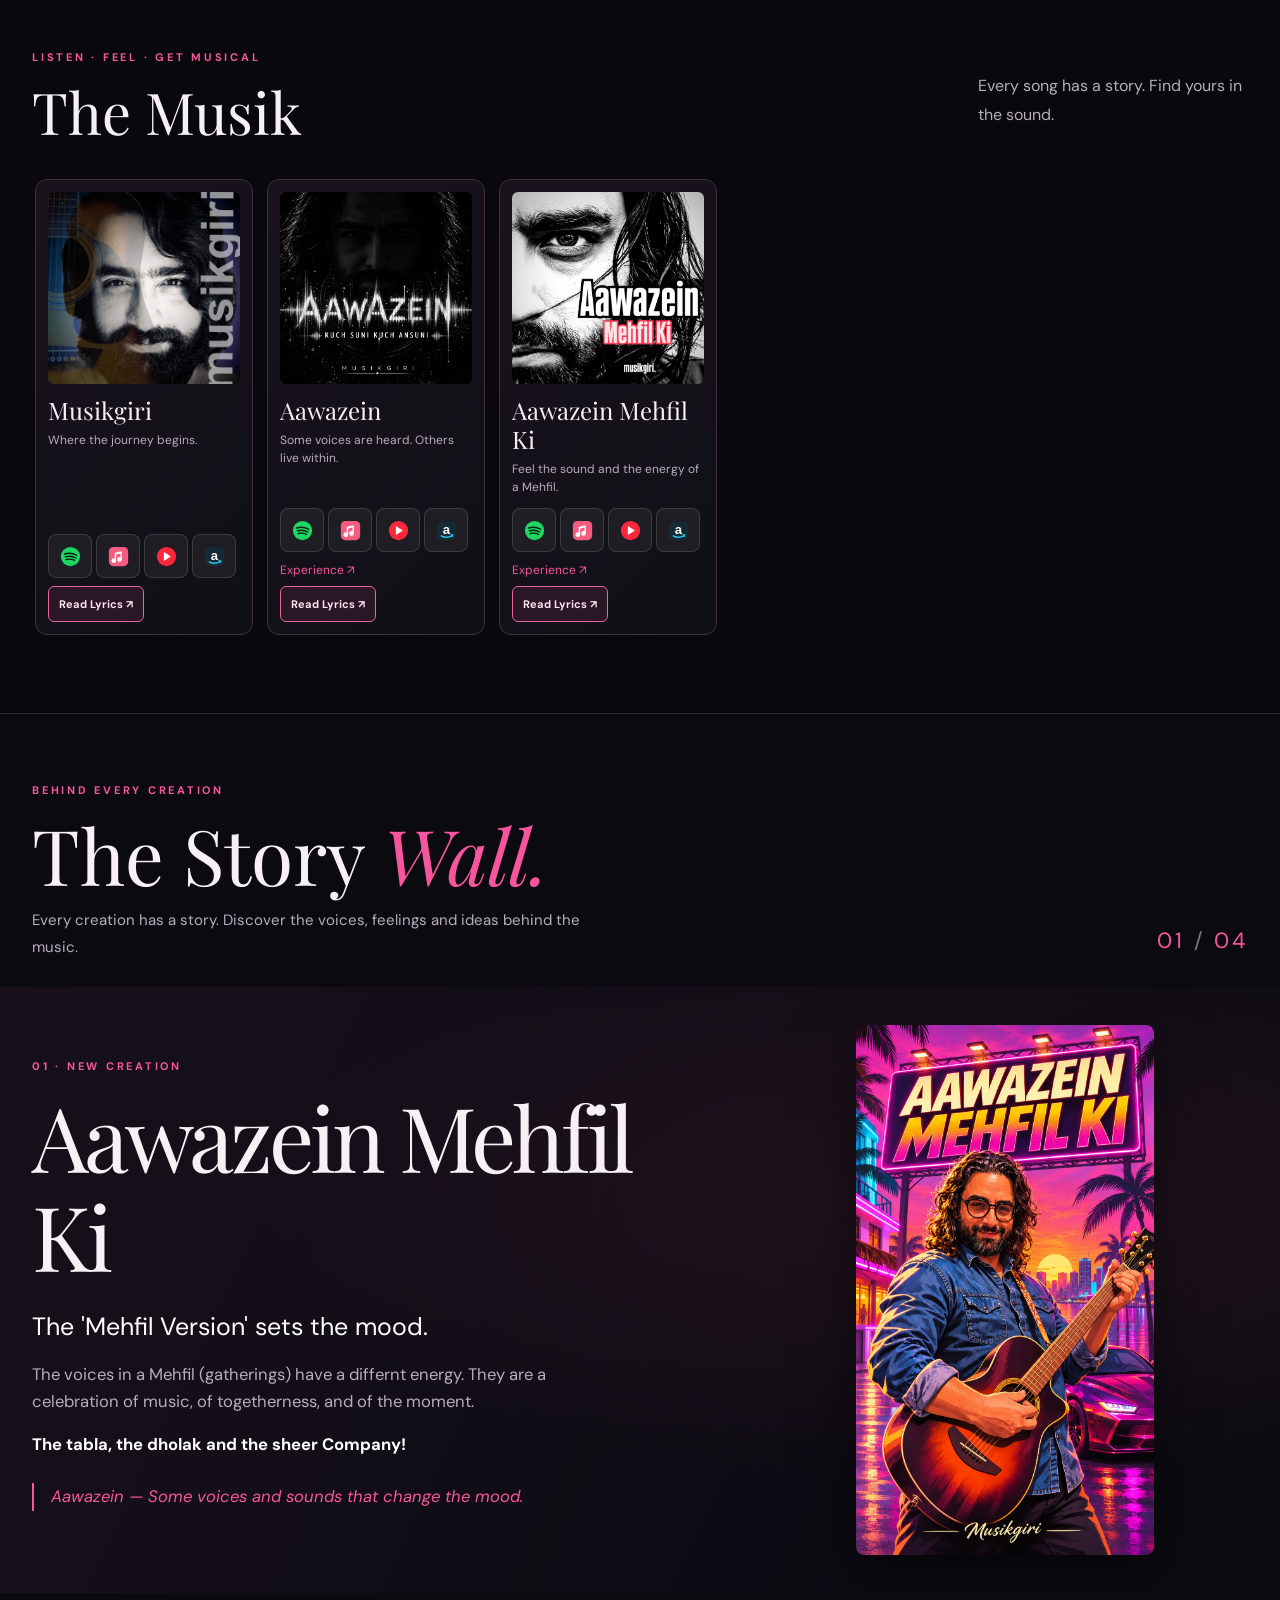
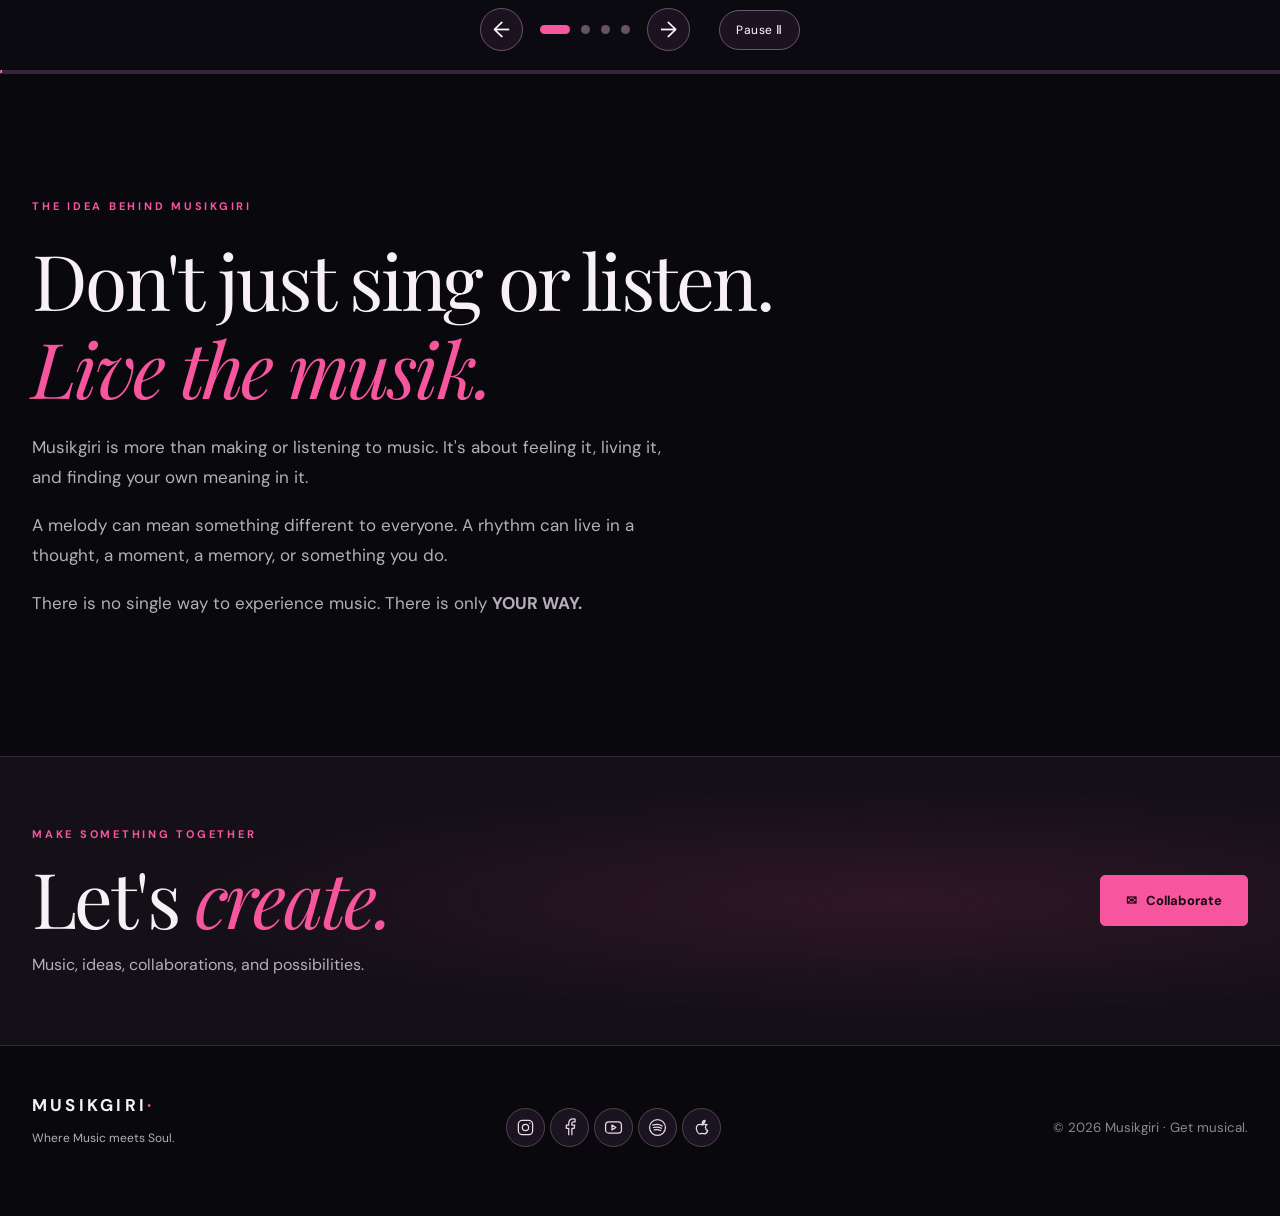
==== commit bb0a7a01: "added aawazein mehfil ki artifacts # 2" ====
--- a/index.html
+++ b/index.html
@@ -8,12 +8,12 @@
 <body><header class="nav"><a class="wordmark" href="#home">MUSIKGIRI<span>·</span></a><div aria-label="Follow and listen to Musikgiri" class="header-socials" id="header-socials"></div><button aria-expanded="false" aria-label="Toggle navigation" class="menu-toggle" id="menu-toggle">☰</button><nav class="nav-links" id="nav-links"><a href="premieres/">Premieres</a><a href="#music">Musik</a><a href="#story-wall">The Story Wall</a><a href="#about">About</a><a href="#connect">Connect</a></nav></header>
 <main>
 <section aria-label="Musikgiri brand logo" class="hero" id="home"><div class="logo-stage"><img alt="Musikgiri — get musical, with glowing pink musical waves" class="hero-logo" src="assets/musikgiri-logo.webp"/><span aria-hidden="true" class="logo-energy"></span></div></section>
-<section class="intro container"><div class="intro-copy"><span class="eyebrow">Original music · From the soul</span><h1>Where <em>Music</em><br/>meets <em>Soul.</em></h1><p>Sounds that speak. Stories that stay. Music made to be felt.</p><div class="intro-actions"><a class="button" href="#music">Explore the music <span>↗</span></a><a class="text-link" href="#connect">Let's collaborate ↗</a></div></div><div class="featured-video"><div class="video-stage"><button type="button" class="video-load" data-youtube="7mVLbth7wIg" aria-label="Play Featured Musikgiri performance"><img src="https://i.ytimg.com/vi/7mVLbth7wIg/hqdefault.jpg" alt="" loading="lazy"><span>▶</span></button></div><p>Featured Musikgiri performance · <a href="https://www.youtube.com/watch?v=7mVLbth7wIg" target="_blank" rel="noopener noreferrer">YouTube ↗</a></p><small>From the Musikgiri collection</small></div></section><section class="container featured-release"><span class="eyebrow">Featured premiere</span><a class="collection-card" href="/premieres/aawazein-mehfil-ki/"><div class="release-placeholder">♫</div><div><span class="eyebrow">upcoming</span><h3>Aawazein Mehfil Ki</h3><p>A new Musikgiri creation. More details coming soon.</p><span>Experience ↗</span></div></a></section>
+<section class="intro container"><div class="intro-copy"><span class="eyebrow">Original music · From the soul</span><h1>Where <em>Music</em><br/>meets <em>Soul.</em></h1><p>Sounds that speak. Stories that stay. Music made to be felt.</p><div class="intro-actions"><a class="button" href="#music">Explore the music <span>↗</span></a><a class="text-link" href="#connect">Let's collaborate ↗</a></div></div><div class="featured-video"><div class="video-stage"><button type="button" class="video-load" data-youtube="7mVLbth7wIg" aria-label="Play Featured Musikgiri performance"><img src="https://i.ytimg.com/vi/7mVLbth7wIg/hqdefault.jpg" alt="" loading="lazy"><span>▶</span></button></div><p>Featured Musikgiri performance · <a href="https://www.youtube.com/watch?v=7mVLbth7wIg" target="_blank" rel="noopener noreferrer">YouTube ↗</a></p><small>From the Musikgiri collection</small></div></section><section class="container featured-release"><span class="eyebrow">Featured premiere</span><a class="collection-card" href="/premieres/aawazein-mehfil-ki/"><img src="/assets/Aawazein-Mehfil-Ki-cover.webp" alt="Aawazein Mehfil Ki artwork" loading="lazy"><div><span class="eyebrow">released</span><h3>Aawazein Mehfil Ki</h3><p>Feel the sound and the energy of a Mehfil.</p><span>Experience ↗</span></div></a></section>
 <section class="section container" id="music"><div class="section-head"><div><span class="eyebrow">Listen · Feel · Get musical</span><h2>The Musik</h2></div><p>Every song has a story. Find yours in the sound.</p><div class="musik-shelf-controls" hidden><button type="button" id="musik-prev" aria-label="Previous releases" aria-controls="release-grid">←</button><button type="button" id="musik-next" aria-label="Next releases" aria-controls="release-grid">→</button></div></div><div class="release-grid" id="release-grid" role="region" aria-label="Music releases, scroll horizontally to browse" tabindex="0"></div></section>
 <section aria-label="The Story Wall" class="story-wall" id="story-wall">
 <div class="story-wall-head container"><div><span class="eyebrow">Behind every creation</span><h2>The Story <em>Wall.</em></h2><p>Every creation has a story. Discover the voices, feelings and ideas behind the music.</p></div><div aria-live="off" class="story-index"><span id="story-current">01</span> <span class="story-index-divider">/</span> 04</div></div>
 <div class="story-carousel-shell">
-<div aria-label="Stories behind Musikgiri creations" aria-roledescription="carousel" class="story-carousel" id="story-carousel" tabindex="0"><article class="story-panel story-aawazein-mehfil-ki" id="story-aawazein-mehfil-ki" aria-label="1 of 4: Aawazein Mehfil Ki" aria-roledescription="slide"><div class="story-panel-inner container"><div class="story-words"><span class="eyebrow">01 · New creation</span><h3>Aawazein Mehfil Ki</h3><p class="story-lead">The next chapter of Musikgiri.</p><p class="story-">The story behind this creation will be shared here soon.</p></div><div class="story-future-art" aria-hidden="true"><div class="future-wave">♪</div><div>MUSIKGIRI</div></div></div></article><article class="story-panel story-aawazein" id="story-aawazein" aria-label="2 of 4: Aawazein" aria-roledescription="slide"><div class="story-panel-inner container"><div class="story-words"><span class="eyebrow">02 · Behind Aawazein</span><h3>Aawazein</h3><p class="story-lead">All of us have countless voices within us — guiding us.</p><p class="story-">Sometimes you&#x27;re a kid. Sometimes a professional, a rockstar, a chef, a jury member, a judge, a protestor — and so much more.</p><p class="story-">Some voices are loud. Others are barely heard. Each is part of who we are.</p><p class="story-bold"><strong>Acknowledge those voices. Embrace them!</strong></p><p class="story-signoff"><em>Aawazein — Some voices that we choose. And some that choose us.</em></p></div><div class="story-picture "><img src="/assets/aawazein-experience-poster.webp" alt="Aawazein poster: a guitarist surrounded by smoky versions of the same person" loading="lazy"></div></div></article><article class="story-panel story-musikgiri" id="story-musikgiri" aria-label="3 of 4: Musikgiri" aria-roledescription="slide"><div class="story-panel-inner container"><div class="story-words"><span class="eyebrow">03 · Behind Musikgiri</span><h3>Musikgiri</h3><p class="story-lead">Where Music meets Soul.</p><p class="story-">Music isn&#x27;t just something we make or listen to. It&#x27;s something we feel, live, and discover in the things we do.</p><p class="story-">A melody can mean something different to everyone. A rhythm can live in a thought, a moment, a memory, or anything we do.</p><p class="story-bold"><strong>There is no single way to experience music. There is only your way.</strong></p><p class="story-signoff"><em>Don&#x27;t just sing or listen. Live the music.</em></p></div><div class="story-picture story-square"><img src="/assets/musikgiri-cover.webp" alt="Musikgiri original release artwork" loading="lazy"></div></div></article><article class="story-panel story-future" id="story-future" aria-label="4 of 4: More voices. More stories." aria-roledescription="slide"><div class="story-panel-inner container"><div class="story-words"><span class="eyebrow">04 · The stories yet to come</span><h3>More voices. More stories.</h3><p class="story-lead">Every creation opens another world.</p><p class="story-">New music, new ideas, new moments — and the stories that give them meaning.</p><p class="story-">As new Musikgiri creations arrive, their stories will live here.</p><p class="story-signoff"><em>The Story Wall is only beginning.</em></p></div><div class="story-future-art" aria-hidden="true"><div class="future-wave">♪</div><div>MUSIKGIRI</div></div></div></article></div>
+<div aria-label="Stories behind Musikgiri creations" aria-roledescription="carousel" class="story-carousel" id="story-carousel" tabindex="0"><article class="story-panel story-aawazein-mehfil-ki" id="story-aawazein-mehfil-ki" aria-label="1 of 4: Aawazein Mehfil Ki" aria-roledescription="slide"><div class="story-panel-inner container"><div class="story-words"><span class="eyebrow">01 · New creation</span><h3>Aawazein Mehfil Ki</h3><p class="story-lead">The &#x27;Mehfil Version&#x27; sets the mood.</p><p class="story-">The voices in a Mehfil (gatherings) have a differnt energy. They are a celebration of music, of togetherness, and of the moment.</p><p class="story-bold"><strong>The tabla, the dholak and the sheer Company!</strong></p><p class="story-signoff"><em>Aawazein — Some voices and sounds that change the mood.</em></p></div><div class="story-picture "><img src="/assets/Aawazein-Mehfil-Ki-poster.webp" alt="" loading="lazy"></div></div></article><article class="story-panel story-aawazein" id="story-aawazein" aria-label="2 of 4: Aawazein" aria-roledescription="slide"><div class="story-panel-inner container"><div class="story-words"><span class="eyebrow">02 · Behind Aawazein</span><h3>Aawazein</h3><p class="story-lead">All of us have countless voices within us — guiding us.</p><p class="story-">Sometimes you&#x27;re a kid. Sometimes a professional, a rockstar, a chef, a jury member, a judge, a protestor — and so much more.</p><p class="story-">Some voices are loud. Others are barely heard. Each is part of who we are.</p><p class="story-bold"><strong>Acknowledge those voices. Embrace them!</strong></p><p class="story-signoff"><em>Aawazein — Some voices that we choose. And some that choose us.</em></p></div><div class="story-picture "><img src="/assets/aawazein-experience-poster.webp" alt="Aawazein poster: a guitarist surrounded by smoky versions of the same person" loading="lazy"></div></div></article><article class="story-panel story-musikgiri" id="story-musikgiri" aria-label="3 of 4: Musikgiri" aria-roledescription="slide"><div class="story-panel-inner container"><div class="story-words"><span class="eyebrow">03 · Behind Musikgiri</span><h3>Musikgiri</h3><p class="story-lead">Where Music meets Soul.</p><p class="story-">Music isn&#x27;t just something we make or listen to. It&#x27;s something we feel, live, and discover in the things we do.</p><p class="story-">A melody can mean something different to everyone. A rhythm can live in a thought, a moment, a memory, or anything we do.</p><p class="story-bold"><strong>There is no single way to experience music. There is only your way.</strong></p><p class="story-signoff"><em>Don&#x27;t just sing or listen. Live the music.</em></p></div><div class="story-picture story-square"><img src="/assets/musikgiri-cover.webp" alt="Musikgiri original release artwork" loading="lazy"></div></div></article><article class="story-panel story-future" id="story-future" aria-label="4 of 4: More voices. More stories." aria-roledescription="slide"><div class="story-panel-inner container"><div class="story-words"><span class="eyebrow">04 · The stories yet to come</span><h3>More voices. More stories.</h3><p class="story-lead">Every creation opens another world.</p><p class="story-">New music, new ideas, new moments — and the stories that give them meaning.</p><p class="story-">As new Musikgiri creations arrive, their stories will live here.</p><p class="story-signoff"><em>The Story Wall is only beginning.</em></p></div><div class="story-future-art" aria-hidden="true"><div class="future-wave">♪</div><div>MUSIKGIRI</div></div></div></article></div>
 <div class="story-toolbar container"><button aria-label="Previous story" class="story-arrow" id="story-prev" type="button">←</button><div aria-label="Choose a story" class="story-dots"><button type="button" data-story="0" aria-label="Aawazein Mehfil Ki" aria-current="true"></button><button type="button" data-story="1" aria-label="Aawazein"></button><button type="button" data-story="2" aria-label="Musikgiri"></button><button type="button" data-story="3" aria-label="More voices. More stories."></button></div><button aria-label="Next story" class="story-arrow" id="story-next" type="button">→</button><button aria-label="Pause automatic story rotation" aria-pressed="true" class="story-play" id="story-play" type="button">Pause <span aria-hidden="true">Ⅱ</span></button></div>
 <div aria-hidden="true" class="story-timer"><div id="story-timer-progress"></div></div>
 </div>
@@ -127,6 +127,51 @@
 Kho ja Tu..
 Musikgiri Main..
 
+(Aawazein)</p></div><div class="lyric-meaning" lang="en"><p>Listen to what these voices are trying to say. The outro carries that invitation into Musikgiri: lose yourself in music and in the voices that make you who you are.</p></div></div></section></div><footer class="lyrics-dialog-foot"><span>© Musikgiri · Original lyrics</span><button class="lyrics-done" data-close-lyrics type="button">Close lyrics ↑</button></footer></div></dialog><dialog aria-labelledby="lyrics-title-aawazein-mehfil-ki" class="lyrics-dialog" id="lyrics-aawazein-mehfil-ki"><div class="lyrics-dialog-inner"><header class="lyrics-dialog-head"><div><span class="eyebrow">Original lyrics · Musikgiri</span><h2 id="lyrics-title-aawazein-mehfil-ki">Aawazein Mehfil Ki <em>Lyrics</em></h2><p>Original lyrics and interpretation.</p></div><button aria-label="Close lyrics" class="lyrics-close" data-close-lyrics type="button">✕</button></header><div class="lyrics-columns-head" aria-hidden="true"><span>Original lyrics</span><span>English meaning</span></div><div class="lyrics-dialog-content"><section class="lyric-verse"><h4>Verse 1</h4><div class="lyric-pair"><div class="lyric-original" lang="hi"><p>आवाज़ें कुछ शोर की हैं
+ख़ामोशी की कुछ आवाज़ें
+आवाज़ें
+अल्फ़ाज़ों में तो कहती हैं
+बिन बोले भी कुछ आवाज़ें
+आवाज़ें</p></div><div class="lyric-meaning" lang="en"><p>Some voices arrive as noise; others speak through silence. Some find words, while others communicate without a single word.</p></div></div></section><section class="lyric-verse"><h4>Verse 1 · Reprise</h4><div class="lyric-pair"><div class="lyric-original" lang="hi"><p>आवाज़ें कुछ शोर की हैं
+ख़ामोशी की कुछ आवाज़ें
+आवाज़ें
+अल्फ़ाज़ों में तो कहती हैं
+बिन बोले भी कुछ आवाज़ें
+आवाज़ें</p></div><div class="lyric-meaning" lang="en"><p>The opening thought returns: even silence has a voice, and expression is not limited to what we say aloud.</p></div></div></section><section class="lyric-verse"><h4>Verse 2</h4><div class="lyric-pair"><div class="lyric-original" lang="hi"><p>कुछ मनगढ़ंत सी
+आवाज़ें
+कुछ सच्ची सी भी
+आवाज़ें
+कुछ बाहर की और
+कुछ अंदर की भी
+कुछ मनगढ़ंत सी
+कुछ सच्ची सी भी
+कुछ बाहर की और
+कुछ अंदर की भी</p></div><div class="lyric-meaning" lang="en"><p>Some voices are imagined, others are real. Some come from the world around us; others rise from within. Both shape how we experience life.</p></div></div></section><section class="lyric-verse"><h4>Verse 3</h4><div class="lyric-pair"><div class="lyric-original" lang="hi"><p>मुझसे ये तुझ तक पहुँचे तो मक़सद है ये आवाज़ें
+ख़ुद मैं ही ना सुन पाऊँ तो, बेमतलब की ये आवाज़ें</p></div><div class="lyric-meaning" lang="en"><p>A voice finds purpose when it reaches another person. But if I cannot hear my own inner voice, what meaning does it hold?</p></div></div></section><section class="lyric-verse"><h4>Verse 4</h4><div class="lyric-pair"><div class="lyric-original" lang="hi"><p>कुछ मनगढ़ंत सी आवाज़ें
+कुछ सच्ची सी भी आवाज़
+कुछ बाहर की और कुछ अंदर की भी</p></div><div class="lyric-meaning" lang="en"><p>The song revisits its central contrast: imagined and true, outside and inside. All are part of our inner conversation.</p></div></div></section><section class="lyric-verse"><h4>Bridge</h4><div class="lyric-pair"><div class="lyric-original" lang="hi"><p>जो कह ना सके थे हम कभी
+वो लफ़्ज़ हवा में रह गए
+तू पास आया, समझ लिया
+जो राज़ आँखों में बह गए</p></div><div class="lyric-meaning" lang="en"><p>Words we could never say seemed to linger in the air. Someone close enough understood the secrets our eyes had already revealed.</p></div></div></section><section class="lyric-verse"><h4>Final Chorus</h4><div class="lyric-pair"><div class="lyric-original" lang="hi"><p>दिल से ये दिल तक पहुँचे तो
+फिर धड़कन है ये
+आवाज़ें
+आवाज़ें
+आवाज़ों
+की इस
+दुनिया में
+पहचान है कुछ ये
+आवाज़ें</p></div><div class="lyric-meaning" lang="en"><p>When voices travel from one heart to another, they become a heartbeat — a way of recognizing ourselves amid a world of voices.</p></div></div></section><section class="lyric-verse"><h4>Vibrant Outro</h4><div class="lyric-pair"><div class="lyric-original" lang="hi"><p>कुछ मनगढ़ंत सी आवाज़ें
+कुछ सच्ची सी भी
+आवाज़
+कुछ बाहर की और कुछ अंदर की भी
+आवाज़ें, आवाज़ें
+सुन kehti kya hai..ye
+आवाज़ें, आवाज़ें
+आवाज़ें…
+
+Kho ja Tu..
+Musikgiri Main..
+
 (Aawazein)</p></div><div class="lyric-meaning" lang="en"><p>Listen to what these voices are trying to say. The outro carries that invitation into Musikgiri: lose yourself in music and in the voices that make you who you are.</p></div></div></section></div><footer class="lyrics-dialog-foot"><span>© Musikgiri · Original lyrics</span><button class="lyrics-done" data-close-lyrics type="button">Close lyrics ↑</button></footer></div></dialog>
 <!-- Lyrics are present in the initial HTML for accessibility and search indexing. -->
 
